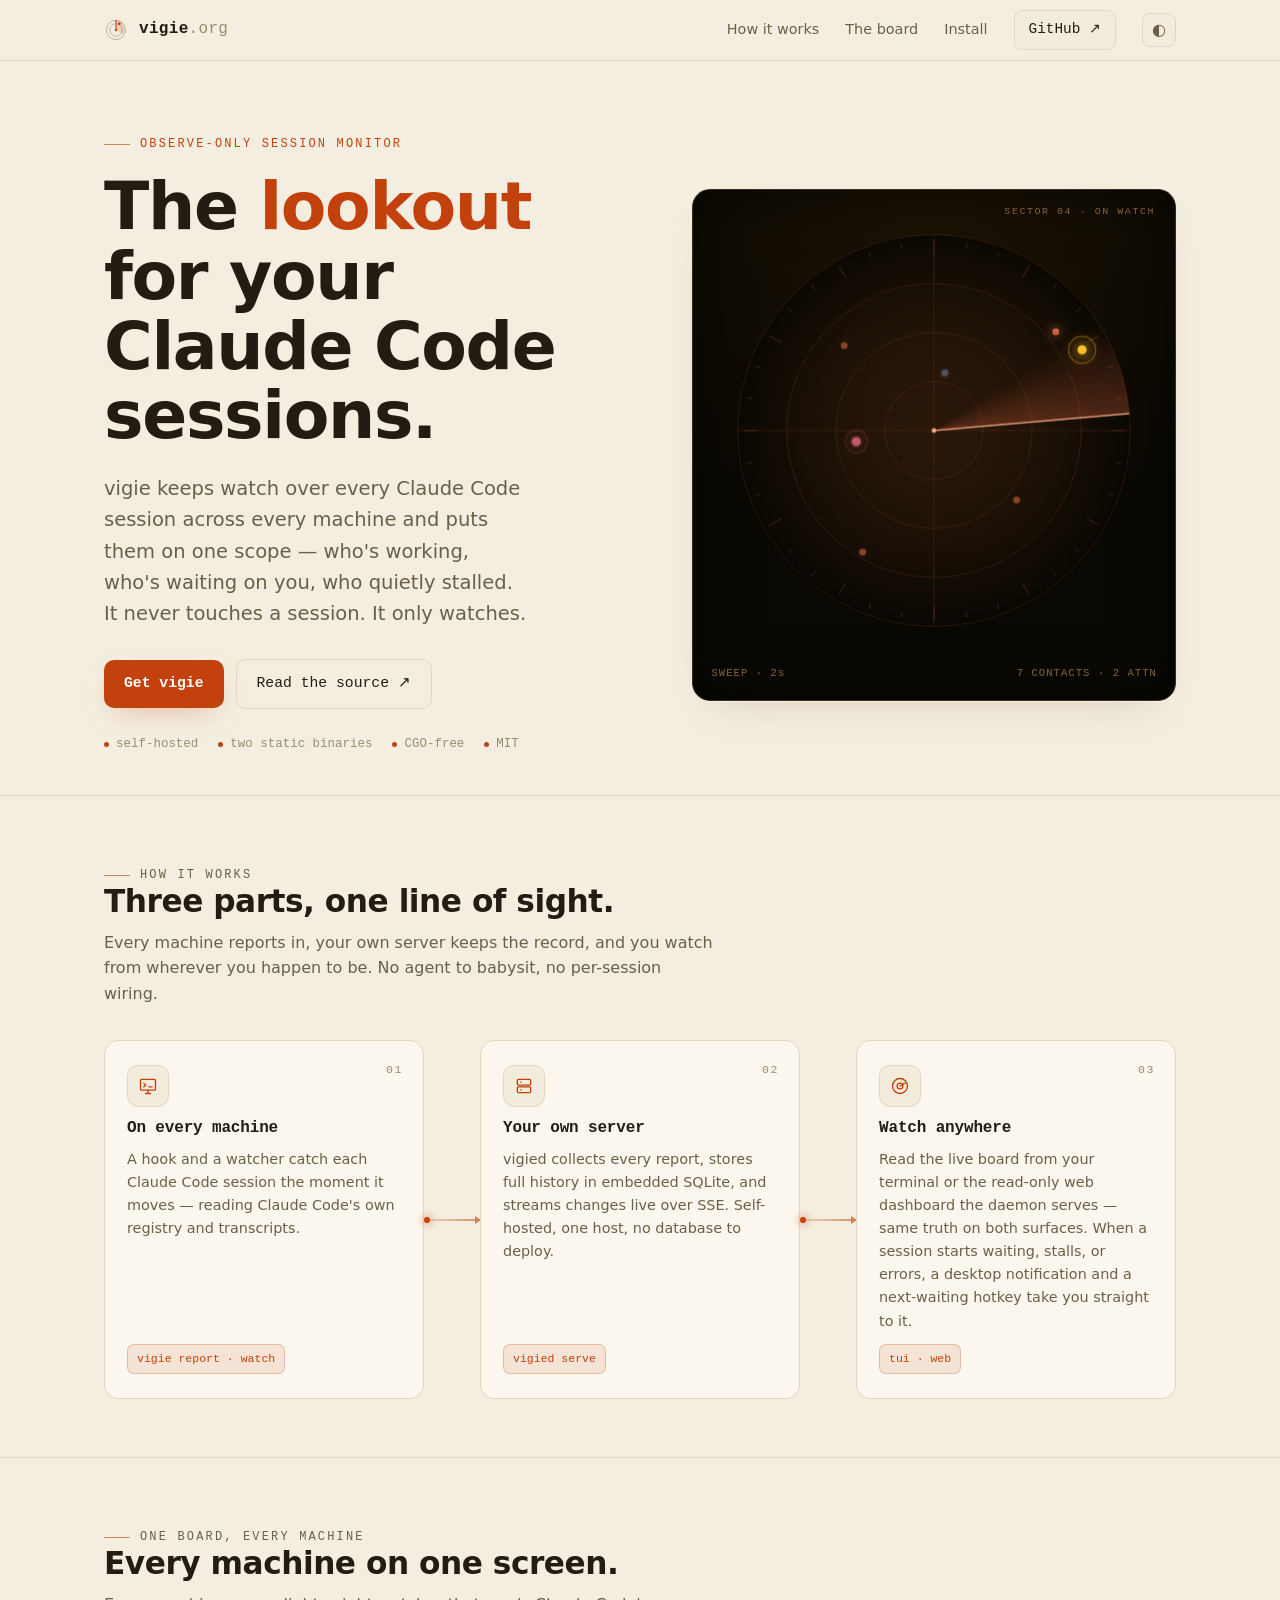
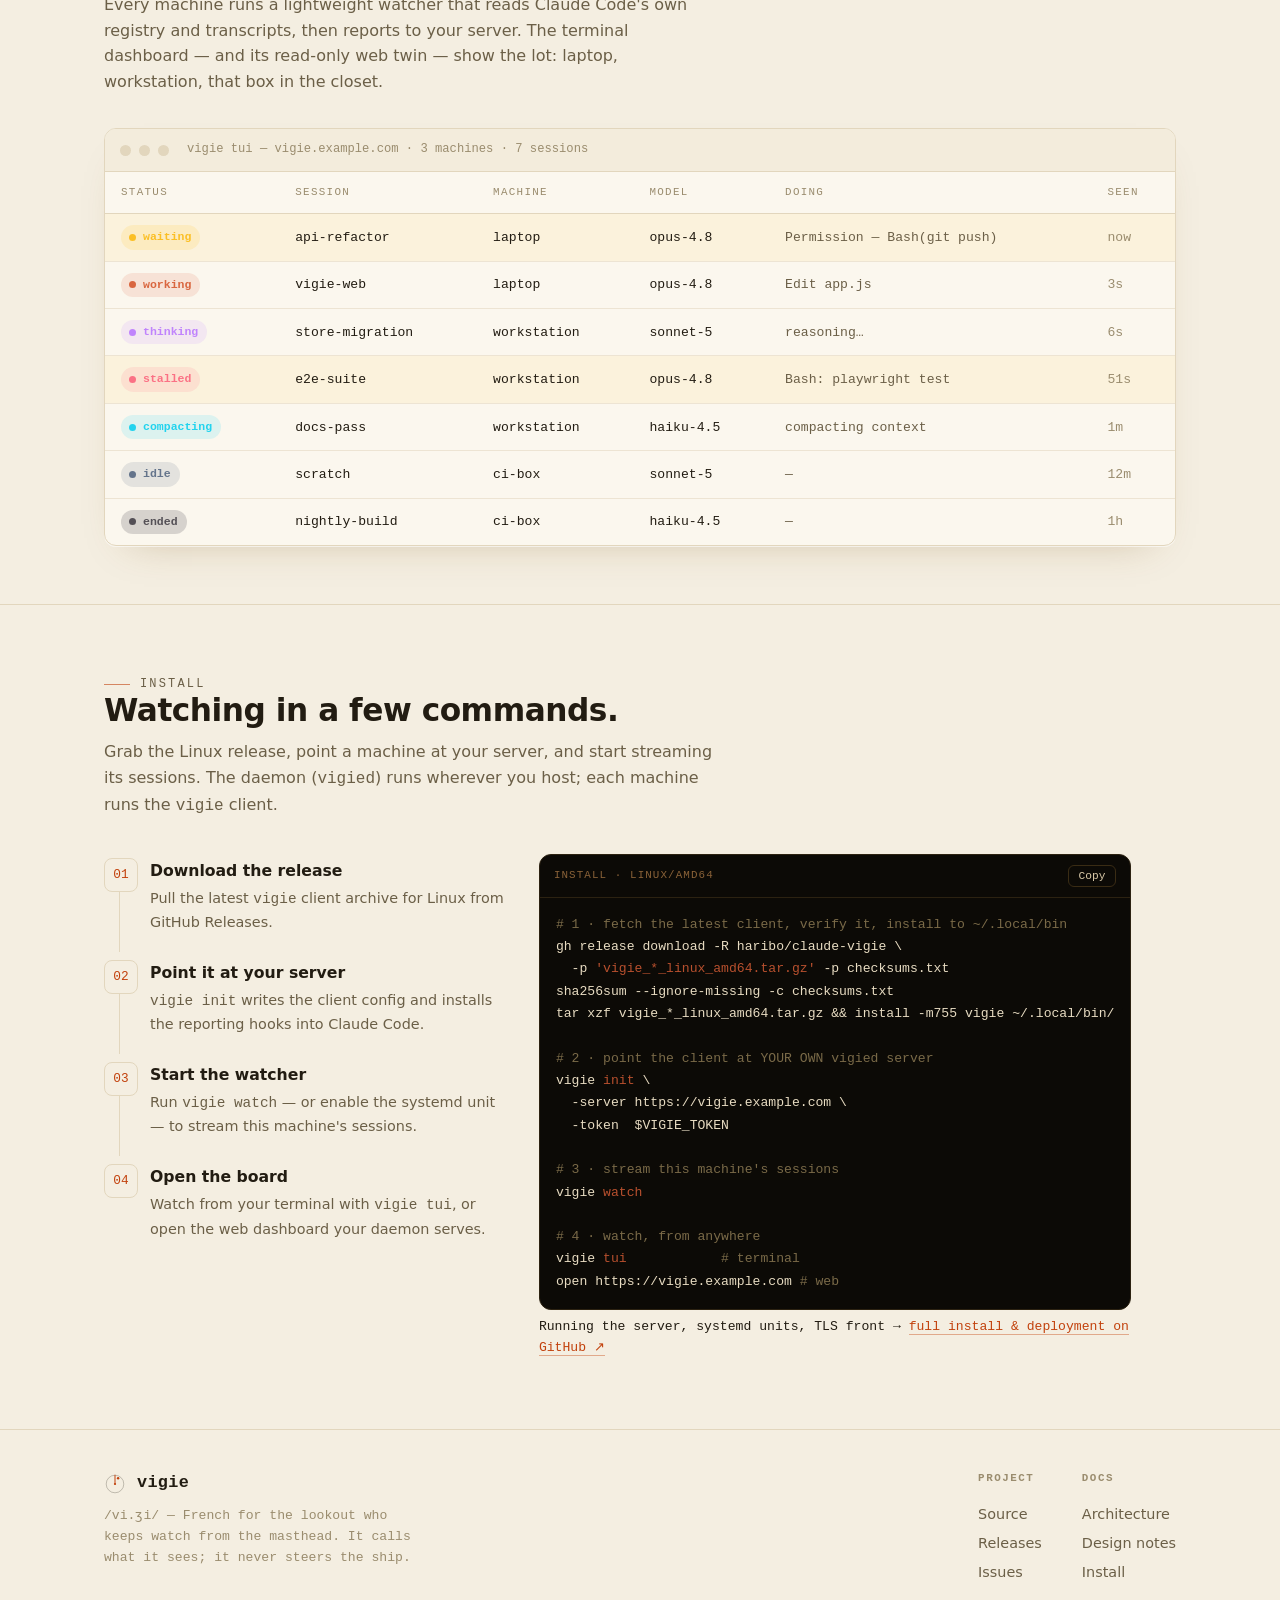
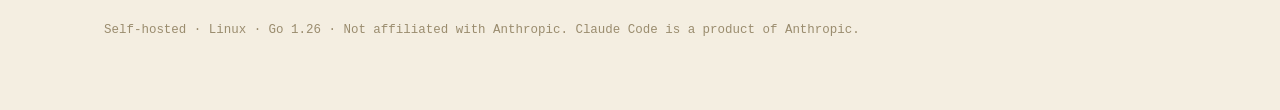
==== site/index.html @ e0da9fee "chore(site): show the compacting status in the board mockup" ====
<!doctype html>
<html lang="en">
<head>
  <meta charset="utf-8">
  <meta name="viewport" content="width=device-width, initial-scale=1">
  <title>vigie — the lookout for your Claude Code sessions</title>
  <meta name="description" content="vigie is an observe-only monitor for Claude Code sessions across every machine — who's working, who's waiting on you, who stalled. Self-hosted, two static binaries, MIT.">
  <meta name="theme-color" content="#100d08">
  <link rel="icon" type="image/svg+xml" href="assets/favicon.svg">
  <meta property="og:type" content="website">
  <meta property="og:title" content="vigie — the lookout for your Claude Code sessions">
  <meta property="og:description" content="An observe-only monitor for Claude Code sessions across every machine. Self-hosted.">
  <meta property="og:image" content="assets/hero.svg">
  <style>
  :root {
    --font-mono: ui-monospace, "SF Mono", "SFMono-Regular", "Cascadia Code", "JetBrains Mono", Menlo, Consolas, monospace;
    --font-sans: system-ui, -apple-system, "Segoe UI", Roboto, Helvetica, Arial, sans-serif;

    /* warm, amber-biased neutrals */
    --ground: #100d08;
    --panel: #17130c;
    --panel-2: #1f1a11;
    --line: #322817;
    --ink: #f0e9d8;
    --muted: #a49877;
    --faint: #6f6650;

    /* brand accent — the logo terracotta (#D9663F) */
    --amber: #d9663f;
    --amber-deep: #b8502e;
    --amber-pale: #f0a883;

    /* semantic status hues — the product's own key, separate from the accent */
    --s-working: #d9663f;
    --s-thinking: #c084fc;
    --s-compacting: #22d3ee;
    --s-waiting: #fbbf24;
    --s-stalled: #fb7185;
    --s-idle: #64748b;
    --s-error: #ef4444;
    --s-ended: #545056;

    --scope-glow: rgba(217,102,63,0.5);
    --shadow: 0 1px 0 rgba(255,255,255,0.03), 0 18px 40px -24px rgba(0,0,0,0.8);
    --radius: 14px;
    --maxw: 1120px;
  }
  @media (prefers-color-scheme: light) {
    :root {
      --ground: #f4eee1; --panel: #fbf7ee; --panel-2: #f3ecdc; --line: #e2d6bd;
      --ink: #221c12; --muted: #6b5f47; --faint: #9a8c6e;
      --amber: #c2410c; --amber-deep: #9a3412; --amber-pale: #b8502e;
      --scope-glow: rgba(194,65,12,0.4);
      --shadow: 0 1px 0 rgba(255,255,255,0.6), 0 18px 40px -26px rgba(120,80,20,0.35);
    }
  }
  :root[data-theme="dark"] {
    --ground: #100d08; --panel: #17130c; --panel-2: #1f1a11; --line: #322817;
    --ink: #f0e9d8; --muted: #a49877; --faint: #6f6650;
    --amber: #d9663f; --amber-deep: #b8502e; --amber-pale: #f0a883;
    --scope-glow: rgba(217,102,63,0.5);
    --shadow: 0 1px 0 rgba(255,255,255,0.03), 0 18px 40px -24px rgba(0,0,0,0.8);
  }
  :root[data-theme="light"] {
    --ground: #f4eee1; --panel: #fbf7ee; --panel-2: #f3ecdc; --line: #e2d6bd;
    --ink: #221c12; --muted: #6b5f47; --faint: #9a8c6e;
    --amber: #c2410c; --amber-deep: #9a3412; --amber-pale: #b8502e;
    --scope-glow: rgba(194,65,12,0.4);
    --shadow: 0 1px 0 rgba(255,255,255,0.6), 0 18px 40px -26px rgba(120,80,20,0.35);
  }

  * { box-sizing: border-box; }
  html { scroll-behavior: smooth; }
  body {
    margin: 0; background: var(--ground); color: var(--ink);
    font-family: var(--font-sans);
    -webkit-font-smoothing: antialiased; text-rendering: optimizeLegibility;
    line-height: 1.6;
  }
  .wrap { width: 100%; max-width: var(--maxw); margin: 0 auto; padding: 0 24px; }
  a { color: inherit; }
  h1, h2, h3 { text-wrap: balance; line-height: 1.05; margin: 0; }
  .mono { font-family: var(--font-mono); }
  .mark { display: block; color: var(--ink); }
  .mark .ring { stroke: currentColor; opacity: 0.32; }
  .eyebrow {
    font-family: var(--font-mono); font-size: 0.75rem; letter-spacing: 0.18em;
    text-transform: uppercase; color: var(--amber); margin: 0 0 18px;
    display: flex; align-items: center; gap: 10px;
  }
  .eyebrow::before { content: ""; width: 26px; height: 1px; background: var(--amber); opacity: 0.6; }

  /* nav */
  nav {
    position: sticky; top: 0; z-index: 50; backdrop-filter: blur(10px);
    background: color-mix(in srgb, var(--ground) 82%, transparent);
    border-bottom: 1px solid var(--line);
  }
  .nav-in { display: flex; align-items: center; justify-content: space-between; height: 60px; }
  .brand { display: flex; align-items: center; gap: 11px; font-family: var(--font-mono); font-weight: 600; letter-spacing: 0.02em; }
  .brand b { font-weight: 700; }
  .brand .tld { color: var(--faint); font-weight: 400; }
  .nav-links { display: flex; align-items: center; gap: 26px; }
  .nav-links a { text-decoration: none; font-size: 0.9rem; color: var(--muted); transition: color .15s; }
  .nav-links a:hover { color: var(--ink); }
  .nav-cta {
    font-family: var(--font-mono); font-size: 0.82rem; padding: 7px 14px;
    border: 1px solid var(--line); border-radius: 8px; color: var(--ink) !important; background: var(--panel-2);
  }
  .nav-cta:hover { border-color: var(--amber); }
  .toggle {
    display: inline-grid; place-items: center; width: 34px; height: 34px;
    border: 1px solid var(--line); border-radius: 8px; background: var(--panel-2);
    color: var(--muted); cursor: pointer; font-size: 1rem;
  }
  .toggle:hover { color: var(--ink); border-color: var(--amber); }
  :focus-visible { outline: 2px solid var(--amber); outline-offset: 2px; border-radius: 4px; }
  @media (max-width: 720px) { .nav-links .hide-sm { display: none; } }

  /* hero */
  .hero { padding: 74px 0 40px; }
  .hero-grid { display: grid; grid-template-columns: 1.05fr 0.95fr; gap: 54px; align-items: center; }
  .hero h1 { font-size: clamp(2.6rem, 5.6vw, 4.15rem); font-weight: 800; letter-spacing: -0.02em; }
  .hero h1 .glow { color: var(--amber); }
  .lede { font-size: clamp(1.05rem, 1.6vw, 1.22rem); color: var(--muted); margin: 22px 0 30px; max-width: 34ch; }
  .cta-row { display: flex; flex-wrap: wrap; gap: 12px; align-items: center; }
  .btn {
    font-family: var(--font-mono); font-size: 0.92rem; text-decoration: none;
    padding: 12px 20px; border-radius: 10px; display: inline-flex; align-items: center; gap: 9px;
    transition: transform .12s, box-shadow .2s, background .2s, border-color .2s;
  }
  .btn-primary { background: var(--amber); color: #fff; font-weight: 600; box-shadow: 0 10px 30px -12px var(--scope-glow); }
  .btn-primary:hover { transform: translateY(-1px); background: var(--amber-deep); }
  .btn-ghost { background: transparent; color: var(--ink); border: 1px solid var(--line); }
  .btn-ghost:hover { border-color: var(--amber); }
  .hero-meta { margin-top: 26px; display: flex; gap: 20px; flex-wrap: wrap; font-family: var(--font-mono); font-size: 0.78rem; color: var(--faint); }
  .hero-meta span { display: flex; align-items: center; gap: 7px; }
  .hero-meta i { width: 5px; height: 5px; border-radius: 50%; background: var(--amber); display: inline-block; }

  /* radar scope (always a dark instrument screen) */
  .scope-frame {
    background: radial-gradient(120% 120% at 50% 0%, #1c1305 0%, #0a0803 62%);
    border: 1px solid #3a2c14; border-radius: 18px; padding: 18px;
    box-shadow: var(--shadow), inset 0 0 60px rgba(0,0,0,0.6); position: relative;
  }
  .scope-frame::after {
    content: "SECTOR 04 · ON WATCH"; position: absolute; top: 14px; right: 20px;
    font-family: var(--font-mono); font-size: 0.62rem; letter-spacing: 0.16em; color: #8a6238;
  }
  canvas#radar { width: 100%; height: auto; display: block; border-radius: 10px; }
  .scope-cap { display: flex; justify-content: space-between; margin-top: 12px; font-family: var(--font-mono); font-size: 0.66rem; color: #8a6238; letter-spacing: 0.1em; }

  /* section frame */
  section.block { padding: 58px 0; border-top: 1px solid var(--line); }
  .sec-head { max-width: 60ch; margin-bottom: 34px; }
  .sec-head h2 { font-size: clamp(1.5rem, 2.6vw, 1.95rem); font-weight: 800; letter-spacing: -0.015em; text-wrap: pretty; }
  .sec-head p { color: var(--muted); margin: 12px 0 0; }

  /* how it works: the flow */
  .flow { display: grid; grid-template-columns: 1fr auto 1fr auto 1fr; align-items: stretch; }
  .flow-step { background: var(--panel); border: 1px solid var(--line); border-radius: var(--radius); padding: 24px 22px; display: flex; flex-direction: column; gap: 11px; position: relative; }
  .flow-ico { width: 42px; height: 42px; border: 1px solid var(--line); border-radius: 11px; display: grid; place-items: center; color: var(--amber); background: var(--panel-2); }
  .flow-ix { position: absolute; top: 20px; right: 20px; font-family: var(--font-mono); font-size: 0.72rem; color: var(--faint); letter-spacing: 0.14em; }
  .flow-step h3 { font-family: var(--font-mono); font-size: 1rem; font-weight: 700; letter-spacing: -0.01em; margin-top: 2px; }
  .flow-step p { color: var(--muted); font-size: 0.9rem; margin: 0; flex: 1; }
  .flow-cmd { font-family: var(--font-mono); font-size: 0.72rem; color: var(--amber); background: color-mix(in srgb, var(--amber) 10%, transparent); border: 1px solid color-mix(in srgb, var(--amber) 26%, transparent); border-radius: 7px; padding: 5px 9px; align-self: flex-start; }
  .flow-link { position: relative; width: 56px; display: grid; place-items: center; }
  .flow-link .track { width: 100%; height: 2px; background: linear-gradient(90deg, var(--line), color-mix(in srgb, var(--amber) 45%, var(--line))); position: relative; }
  .flow-link .track::after { content: ""; position: absolute; right: -1px; top: 50%; transform: translateY(-50%); border-left: 6px solid color-mix(in srgb, var(--amber) 55%, var(--line)); border-top: 4px solid transparent; border-bottom: 4px solid transparent; }
  .flow-link .blip { position: absolute; top: 50%; left: 0; width: 6px; height: 6px; border-radius: 50%; background: var(--amber); box-shadow: 0 0 9px var(--amber); transform: translateY(-50%); animation: travel 2.6s linear infinite; }
  .flow-link.delay .blip { animation-delay: 1.3s; }
  @keyframes travel { 0% { left: -3px; opacity: 0; } 12% { opacity: 1; } 82% { opacity: 1; } 100% { left: calc(100% - 3px); opacity: 0; } }
  @media (max-width: 860px) { .flow { grid-template-columns: 1fr; gap: 14px; } .flow-link { display: none; } }

  /* TUI window */
  .term { background: var(--panel); border: 1px solid var(--line); border-radius: 12px; overflow: hidden; box-shadow: var(--shadow); }
  .term-bar { display: flex; align-items: center; gap: 8px; padding: 11px 15px; border-bottom: 1px solid var(--line); background: var(--panel-2); }
  .term-bar .dot { width: 11px; height: 11px; border-radius: 50%; background: var(--line); }
  .term-bar .ttl { margin-left: 10px; font-family: var(--font-mono); font-size: 0.76rem; color: var(--faint); }
  .term-scroll { overflow-x: auto; }
  table.sessions { width: 100%; border-collapse: collapse; font-family: var(--font-mono); font-size: 0.82rem; min-width: 640px; }
  table.sessions th { text-align: left; font-weight: 500; color: var(--faint); font-size: 0.68rem; letter-spacing: 0.12em; text-transform: uppercase; padding: 12px 16px; border-bottom: 1px solid var(--line); }
  table.sessions td { padding: 11px 16px; border-bottom: 1px solid color-mix(in srgb, var(--line) 55%, transparent); white-space: nowrap; }
  table.sessions tr:last-child td { border-bottom: 0; }
  table.sessions .doing { color: var(--muted); }
  table.sessions .seen { color: var(--faint); font-variant-numeric: tabular-nums; }
  tr.attn { background: color-mix(in srgb, var(--s-waiting) 9%, transparent); }
  .pill { display: inline-flex; align-items: center; gap: 7px; padding: 3px 9px 3px 8px; border-radius: 999px; font-size: 0.72rem; font-weight: 600; }
  .pill i { width: 7px; height: 7px; border-radius: 50%; }
  .pill.working { color: var(--s-working); background: color-mix(in srgb, var(--s-working) 14%, transparent); } .pill.working i { background: var(--s-working); }
  .pill.thinking { color: var(--s-thinking); background: color-mix(in srgb, var(--s-thinking) 14%, transparent); } .pill.thinking i { background: var(--s-thinking); }
  .pill.compacting { color: var(--s-compacting); background: color-mix(in srgb, var(--s-compacting) 14%, transparent); } .pill.compacting i { background: var(--s-compacting); }
  .pill.waiting { color: var(--s-waiting); background: color-mix(in srgb, var(--s-waiting) 15%, transparent); } .pill.waiting i { background: var(--s-waiting); animation: ping 1.8s infinite; }
  .pill.stalled { color: var(--s-stalled); background: color-mix(in srgb, var(--s-stalled) 14%, transparent); } .pill.stalled i { background: var(--s-stalled); }
  .pill.idle { color: var(--s-idle); background: color-mix(in srgb, var(--s-idle) 16%, transparent); } .pill.idle i { background: var(--s-idle); }
  .pill.ended { color: var(--s-ended); background: color-mix(in srgb, var(--s-ended) 22%, transparent); } .pill.ended i { background: var(--s-ended); }
  @keyframes ping { 0% { box-shadow: 0 0 0 0 color-mix(in srgb, var(--s-waiting) 70%, transparent); } 70%,100% { box-shadow: 0 0 0 6px transparent; } }

  /* install */
  .install-grid { display: grid; grid-template-columns: 0.9fr 1.1fr; gap: 34px; align-items: start; }
  ol.steps { list-style: none; counter-reset: s; margin: 0; padding: 0; }
  ol.steps li { counter-increment: s; position: relative; padding: 0 0 22px 46px; }
  ol.steps li::before { content: counter(s, decimal-leading-zero); position: absolute; left: 0; top: 0; font-family: var(--font-mono); font-size: 0.8rem; color: var(--amber); border: 1px solid var(--line); border-radius: 8px; width: 32px; height: 32px; display: grid; place-items: center; }
  ol.steps li::after { content: ""; position: absolute; left: 15px; top: 34px; bottom: 4px; width: 1px; background: var(--line); }
  ol.steps li:last-child::after { display: none; }
  ol.steps h4 { margin: 4px 0 4px; font-size: 0.98rem; }
  ol.steps p { margin: 0; color: var(--muted); font-size: 0.9rem; }
  .install-more { margin-top: 6px; font-family: var(--font-mono); font-size: 0.82rem; }
  .install-more a { color: var(--amber); text-decoration: none; border-bottom: 1px solid color-mix(in srgb, var(--amber) 40%, transparent); }
  .install-more a:hover { border-bottom-color: var(--amber); }
  .code { background: #0c0a06; border: 1px solid #2c2211; border-radius: 12px; overflow: hidden; }
  .code-bar { display: flex; align-items: center; justify-content: space-between; padding: 10px 14px; border-bottom: 1px solid #2c2211; }
  .code-bar span { font-family: var(--font-mono); font-size: 0.68rem; letter-spacing: 0.1em; color: #8a6238; text-transform: uppercase; }
  .copy { font-family: var(--font-mono); font-size: 0.7rem; color: #d9c9a8; background: transparent; border: 1px solid #3a2c14; border-radius: 6px; padding: 4px 10px; cursor: pointer; }
  .copy:hover { border-color: var(--amber); color: var(--amber-pale); }
  pre.code-body { margin: 0; padding: 16px; overflow-x: auto; font-family: var(--font-mono); font-size: 0.82rem; line-height: 1.7; color: #e8dcc2; }
  pre.code-body .c { color: #7a6a48; }
  pre.code-body .k { color: var(--amber-pale); }

  /* footer */
  footer { border-top: 1px solid var(--line); padding: 40px 0 60px; }
  .foot-in { display: flex; justify-content: space-between; align-items: flex-start; gap: 30px; flex-wrap: wrap; }
  .foot-brand { font-family: var(--font-mono); }
  .foot-brand .pron { color: var(--faint); font-size: 0.82rem; margin-top: 8px; max-width: 42ch; }
  .foot-links { display: flex; gap: 40px; }
  .foot-col h5 { font-family: var(--font-mono); font-size: 0.68rem; letter-spacing: 0.14em; text-transform: uppercase; color: var(--faint); margin: 0 0 12px; }
  .foot-col a { display: block; text-decoration: none; color: var(--muted); font-size: 0.9rem; padding: 3px 0; }
  .foot-col a:hover { color: var(--amber); }
  .foot-note { margin-top: 34px; font-size: 0.78rem; color: var(--faint); font-family: var(--font-mono); }

  @media (max-width: 860px) {
    .hero-grid { grid-template-columns: 1fr; gap: 40px; }
    .lede { max-width: none; }
    .install-grid { grid-template-columns: 1fr; }
    .scope-frame { max-width: 460px; }
  }
  @media (prefers-reduced-motion: reduce) {
    html { scroll-behavior: auto; }
    .pill.waiting i { animation: none; }
    .btn:hover { transform: none; }
    .flow-link .blip { animation: none; opacity: 0; }
  }
  </style>
</head>
<body>

<nav>
  <div class="wrap nav-in">
    <div class="brand">
      <svg class="mark" width="24" height="24" viewBox="0 0 100 100" fill="none" aria-hidden="true">
        <circle class="ring" cx="50" cy="50" r="40" stroke-width="3.5"/>
        <circle class="ring" cx="50" cy="50" r="26" stroke-width="3.5"/>
        <path d="M50 50 L50 10 A40 40 0 0 1 82.4 69.6 Z" fill="var(--amber)" opacity="0.18"/>
        <line x1="50" y1="50" x2="50" y2="10" stroke="var(--amber)" stroke-width="4.5" stroke-linecap="round"/>
        <circle cx="64.1" cy="23.5" r="5.5" fill="var(--amber)"/>
        <circle cx="50" cy="50" r="5" fill="var(--amber)"/>
      </svg>
      <span><b>vigie</b><span class="tld">.org</span></span>
    </div>
    <div class="nav-links">
      <a href="#how" class="hide-sm">How it works</a>
      <a href="#watch" class="hide-sm">The board</a>
      <a href="#install">Install</a>
      <a href="https://github.com/haribo/claude-vigie" class="nav-cta">GitHub ↗</a>
      <button class="toggle" id="themeBtn" aria-label="Toggle light / dark theme" title="Toggle light / dark">◐</button>
    </div>
  </div>
</nav>

<header class="hero">
  <div class="wrap hero-grid">
    <div>
      <p class="eyebrow">Observe-only session monitor</p>
      <h1>The <span class="glow">lookout</span> for your Claude Code sessions.</h1>
      <p class="lede">vigie keeps watch over every Claude Code session across every machine and puts them on one scope — who's working, who's waiting on you, who quietly stalled. It never touches a session. It only watches.</p>
      <div class="cta-row">
        <a href="#install" class="btn btn-primary">Get vigie</a>
        <a href="https://github.com/haribo/claude-vigie" class="btn btn-ghost">Read the source ↗</a>
      </div>
      <div class="hero-meta">
        <span><i></i>self-hosted</span>
        <span><i></i>two static binaries</span>
        <span><i></i>CGO-free</span>
        <span><i></i>MIT</span>
      </div>
    </div>
    <div class="scope-frame">
      <canvas id="radar" width="720" height="720" role="img" aria-label="Radar scope showing active Claude Code sessions as blips; two are in an attention state."></canvas>
      <div class="scope-cap"><span>SWEEP · 2s</span><span>7 CONTACTS · 2 ATTN</span></div>
    </div>
  </div>
</header>

<main>
  <section class="block" id="how">
    <div class="wrap">
      <div class="sec-head">
        <p class="eyebrow">How it works</p>
        <h2>Three parts, one line of sight.</h2>
        <p>Every machine reports in, your own server keeps the record, and you watch from wherever you happen to be. No agent to babysit, no per-session wiring.</p>
      </div>
      <div class="flow">
        <div class="flow-step">
          <div class="flow-ico">
            <svg width="20" height="20" viewBox="0 0 24 24" fill="none" stroke="currentColor" stroke-width="1.6" aria-hidden="true">
              <rect x="3" y="4" width="18" height="13" rx="1.5"/>
              <path d="M7 9l2.4 2L7 13" stroke-linecap="round" stroke-linejoin="round"/>
              <path d="M13 13h4" stroke-linecap="round"/>
              <path d="M9 21h6M12 17v4" stroke-linecap="round"/>
            </svg>
          </div>
          <span class="flow-ix">01</span>
          <h3>On every machine</h3>
          <p>A hook and a watcher catch each Claude Code session the moment it moves — reading Claude Code's own registry and transcripts.</p>
          <span class="flow-cmd">vigie report · watch</span>
        </div>

        <div class="flow-link" aria-hidden="true"><div class="track"><span class="blip"></span></div></div>

        <div class="flow-step">
          <div class="flow-ico">
            <svg width="20" height="20" viewBox="0 0 24 24" fill="none" stroke="currentColor" stroke-width="1.6" aria-hidden="true">
              <rect x="4" y="4" width="16" height="7" rx="1.4"/>
              <rect x="4" y="13" width="16" height="7" rx="1.4"/>
              <circle cx="8" cy="7.5" r="0.9" fill="currentColor" stroke="none"/>
              <circle cx="8" cy="16.5" r="0.9" fill="currentColor" stroke="none"/>
            </svg>
          </div>
          <span class="flow-ix">02</span>
          <h3>Your own server</h3>
          <p>vigied collects every report, stores full history in embedded SQLite, and streams changes live over SSE. Self-hosted, one host, no database to deploy.</p>
          <span class="flow-cmd">vigied serve</span>
        </div>

        <div class="flow-link delay" aria-hidden="true"><div class="track"><span class="blip"></span></div></div>

        <div class="flow-step">
          <div class="flow-ico">
            <svg width="20" height="20" viewBox="0 0 24 24" fill="none" stroke="currentColor" stroke-width="1.6" aria-hidden="true">
              <circle cx="12" cy="12" r="9"/>
              <circle cx="12" cy="12" r="3.5"/>
              <path d="M12 12l6-3.4" stroke-linecap="round"/>
            </svg>
          </div>
          <span class="flow-ix">03</span>
          <h3>Watch anywhere</h3>
          <p>Read the live board from your terminal or the read-only web dashboard the daemon serves — same truth on both surfaces. When a session starts waiting, stalls, or errors, a desktop notification and a next-waiting hotkey take you straight to it.</p>
          <span class="flow-cmd">tui · web</span>
        </div>
      </div>
    </div>
  </section>

  <section class="block" id="watch">
    <div class="wrap">
      <div class="sec-head">
        <p class="eyebrow">One board, every machine</p>
        <h2>Every machine on one screen.</h2>
        <p>Every machine runs a lightweight watcher that reads Claude Code's own registry and transcripts, then reports to your server. The terminal dashboard — and its read-only web twin — show the lot: laptop, workstation, that box in the closet.</p>
      </div>
      <div class="term">
        <div class="term-bar">
          <span class="dot"></span><span class="dot"></span><span class="dot"></span>
          <span class="ttl">vigie tui — vigie.example.com · 3 machines · 7 sessions</span>
        </div>
        <div class="term-scroll">
          <table class="sessions">
            <thead>
              <tr><th>Status</th><th>Session</th><th>Machine</th><th>Model</th><th>Doing</th><th>Seen</th></tr>
            </thead>
            <tbody>
              <tr class="attn">
                <td><span class="pill waiting"><i></i>waiting</span></td>
                <td>api-refactor</td><td>laptop</td><td>opus-4.8</td>
                <td class="doing">Permission — Bash(git push)</td><td class="seen">now</td>
              </tr>
              <tr>
                <td><span class="pill working"><i></i>working</span></td>
                <td>vigie-web</td><td>laptop</td><td>opus-4.8</td>
                <td class="doing">Edit app.js</td><td class="seen">3s</td>
              </tr>
              <tr>
                <td><span class="pill thinking"><i></i>thinking</span></td>
                <td>store-migration</td><td>workstation</td><td>sonnet-5</td>
                <td class="doing">reasoning…</td><td class="seen">6s</td>
              </tr>
              <tr class="attn">
                <td><span class="pill stalled"><i></i>stalled</span></td>
                <td>e2e-suite</td><td>workstation</td><td>opus-4.8</td>
                <td class="doing">Bash: playwright test</td><td class="seen">51s</td>
              </tr>
              <tr>
                <td><span class="pill compacting"><i></i>compacting</span></td>
                <td>docs-pass</td><td>workstation</td><td>haiku-4.5</td>
                <td class="doing">compacting context</td><td class="seen">1m</td>
              </tr>
              <tr>
                <td><span class="pill idle"><i></i>idle</span></td>
                <td>scratch</td><td>ci-box</td><td>sonnet-5</td>
                <td class="doing">—</td><td class="seen">12m</td>
              </tr>
              <tr>
                <td><span class="pill ended"><i></i>ended</span></td>
                <td>nightly-build</td><td>ci-box</td><td>haiku-4.5</td>
                <td class="doing">—</td><td class="seen">1h</td>
              </tr>
            </tbody>
          </table>
        </div>
      </div>
    </div>
  </section>

  <section class="block" id="install">
    <div class="wrap">
      <div class="sec-head">
        <p class="eyebrow">Install</p>
        <h2>Watching in a few commands.</h2>
        <p>Grab the Linux release, point a machine at your server, and start streaming its sessions. The daemon (<span class="mono">vigied</span>) runs wherever you host; each machine runs the <span class="mono">vigie</span> client.</p>
      </div>
      <div class="install-grid">
        <ol class="steps">
          <li><h4>Download the release</h4><p>Pull the latest <span class="mono">vigie</span> client archive for Linux from GitHub Releases.</p></li>
          <li><h4>Point it at your server</h4><p><span class="mono">vigie init</span> writes the client config and installs the reporting hooks into Claude Code.</p></li>
          <li><h4>Start the watcher</h4><p>Run <span class="mono">vigie watch</span> — or enable the systemd unit — to stream this machine's sessions.</p></li>
          <li><h4>Open the board</h4><p>Watch from your terminal with <span class="mono">vigie tui</span>, or open the web dashboard your daemon serves.</p></li>
        </ol>
        <div>
          <div class="code">
            <div class="code-bar"><span>install · linux/amd64</span><button class="copy" id="copyBtn">Copy</button></div>
            <pre class="code-body" id="codeText"><span class="c"># 1 · fetch the latest client, verify it, install to ~/.local/bin</span>
gh release download -R haribo/claude-vigie \
  -p <span class="k">'vigie_*_linux_amd64.tar.gz'</span> -p checksums.txt
sha256sum --ignore-missing -c checksums.txt
tar xzf vigie_*_linux_amd64.tar.gz && install -m755 vigie ~/.local/bin/

<span class="c"># 2 · point the client at YOUR OWN vigied server</span>
vigie <span class="k">init</span> \
  -server https://vigie.example.com \
  -token  $VIGIE_TOKEN

<span class="c"># 3 · stream this machine's sessions</span>
vigie <span class="k">watch</span>

<span class="c"># 4 · watch, from anywhere</span>
vigie <span class="k">tui</span>            <span class="c"># terminal</span>
open https://vigie.example.com <span class="c"># web</span></pre>
          </div>
          <p class="install-more">Running the server, systemd units, TLS front → <a href="https://github.com/haribo/claude-vigie#install--run">full install &amp; deployment on GitHub ↗</a></p>
        </div>
      </div>
    </div>
  </section>
</main>

<footer>
  <div class="wrap">
    <div class="foot-in">
      <div class="foot-brand">
        <div class="brand" style="font-size:1.05rem">
          <svg class="mark" width="22" height="22" viewBox="0 0 100 100" fill="none" aria-hidden="true">
            <circle class="ring" cx="50" cy="50" r="40" stroke-width="3.5"/>
            <line x1="50" y1="50" x2="50" y2="10" stroke="var(--amber)" stroke-width="4.5" stroke-linecap="round"/>
            <circle cx="64.1" cy="23.5" r="5.5" fill="var(--amber)"/>
            <circle cx="50" cy="50" r="5" fill="var(--amber)"/>
          </svg>
          <span><b>vigie</b></span>
        </div>
        <p class="pron">/vi.ʒi/ — French for the lookout who keeps watch from the masthead. It calls what it sees; it never steers the ship.</p>
      </div>
      <div class="foot-links">
        <div class="foot-col">
          <h5>Project</h5>
          <a href="https://github.com/haribo/claude-vigie">Source</a>
          <a href="https://github.com/haribo/claude-vigie/releases">Releases</a>
          <a href="https://github.com/haribo/claude-vigie/issues">Issues</a>
        </div>
        <div class="foot-col">
          <h5>Docs</h5>
          <a href="https://github.com/haribo/claude-vigie/tree/develop/docs">Architecture</a>
          <a href="https://github.com/haribo/claude-vigie/tree/develop/docs/design">Design notes</a>
          <a href="#install">Install</a>
        </div>
      </div>
    </div>
    <p class="foot-note">Self-hosted · Linux · Go 1.26 · Not affiliated with Anthropic. Claude Code is a product of Anthropic.</p>
  </div>
</footer>

<script>
  // theme toggle — stamps data-theme so it overrides prefers-color-scheme both ways
  (function () {
    var root = document.documentElement, btn = document.getElementById('themeBtn');
    btn.addEventListener('click', function () {
      var isDark = matchMedia('(prefers-color-scheme: dark)').matches;
      var cur = root.getAttribute('data-theme') || (isDark ? 'dark' : 'light');
      root.setAttribute('data-theme', cur === 'dark' ? 'light' : 'dark');
    });
  })();

  // copy install block
  (function () {
    var btn = document.getElementById('copyBtn'), pre = document.getElementById('codeText');
    if (!btn || !pre) return;
    btn.addEventListener('click', function () {
      navigator.clipboard && navigator.clipboard.writeText(pre.innerText).then(function () {
        var o = btn.textContent; btn.textContent = 'Copied'; setTimeout(function () { btn.textContent = o; }, 1400);
      });
    });
  })();

  // radar scope
  (function () {
    var cv = document.getElementById('radar');
    if (!cv) return;
    var ctx = cv.getContext('2d');
    var reduce = matchMedia('(prefers-reduced-motion: reduce)').matches;
    var DPR = Math.min(window.devicePixelRatio || 1, 2);

    function size() { var css = cv.clientWidth || 460; cv.width = css * DPR; cv.height = css * DPR; }
    size();
    window.addEventListener('resize', size);

    var A = '#d9663f', ATTN_W = '#fbbf24', ATTN_S = '#fb7185';
    var contacts = [
      { a: -0.5, r: 0.86, c: ATTN_W, big: true },
      { a: 0.7,  r: 0.55, c: A },
      { a: 2.1,  r: 0.72, c: A },
      { a: 3.0,  r: 0.40, c: ATTN_S, big: true },
      { a: 3.9,  r: 0.63, c: A },
      { a: 4.9,  r: 0.30, c: '#64748b' },
      { a: 5.6,  r: 0.80, c: A }
    ];
    contacts.forEach(function (p) { p.lit = 0; });

    var sweep = -Math.PI / 2;

    function draw(dt) {
      var w = cv.width, h = cv.height, cx = w / 2, cy = h / 2, R = Math.min(w, h) * 0.44;
      ctx.clearRect(0, 0, w, h);

      var g = ctx.createRadialGradient(cx, cy, 0, cx, cy, R);
      g.addColorStop(0, 'rgba(64,34,14,0.55)');
      g.addColorStop(1, 'rgba(10,8,3,0.9)');
      ctx.fillStyle = g;
      ctx.beginPath(); ctx.arc(cx, cy, R, 0, Math.PI * 2); ctx.fill();

      ctx.strokeStyle = 'rgba(217,102,63,0.16)'; ctx.lineWidth = 1 * DPR;
      for (var i = 1; i <= 4; i++) { ctx.beginPath(); ctx.arc(cx, cy, R * i / 4, 0, Math.PI * 2); ctx.stroke(); }
      ctx.beginPath(); ctx.moveTo(cx - R, cy); ctx.lineTo(cx + R, cy); ctx.moveTo(cx, cy - R); ctx.lineTo(cx, cy + R); ctx.stroke();
      ctx.strokeStyle = 'rgba(217,102,63,0.28)';
      for (var b = 0; b < 36; b++) {
        var ang = b * Math.PI / 18, r0 = R * 0.97, r1 = (b % 3 === 0) ? R * 0.9 : R * 0.94;
        ctx.beginPath();
        ctx.moveTo(cx + Math.cos(ang) * r0, cy + Math.sin(ang) * r0);
        ctx.lineTo(cx + Math.cos(ang) * r1, cy + Math.sin(ang) * r1);
        ctx.stroke();
      }

      if (!reduce) sweep += dt * 0.9;
      var span = 0.5;
      ctx.save();
      ctx.beginPath(); ctx.arc(cx, cy, R, 0, Math.PI * 2); ctx.clip();
      var steps = 44;
      for (var s = 0; s < steps; s++) {
        var t = s / steps;
        var a0 = sweep - span * t, a1 = sweep - span * (t + 1 / steps);
        ctx.beginPath(); ctx.moveTo(cx, cy);
        ctx.arc(cx, cy, R, a1, a0); ctx.closePath();
        ctx.fillStyle = 'rgba(217,102,63,' + (0.32 * (1 - t)) + ')';
        ctx.fill();
      }
      ctx.strokeStyle = 'rgba(240,168,131,0.9)'; ctx.lineWidth = 1.5 * DPR;
      ctx.beginPath(); ctx.moveTo(cx, cy);
      ctx.lineTo(cx + Math.cos(sweep) * R, cy + Math.sin(sweep) * R); ctx.stroke();
      ctx.restore();

      var sw = ((sweep % (Math.PI * 2)) + Math.PI * 2) % (Math.PI * 2);
      contacts.forEach(function (p) {
        var pa = ((p.a % (Math.PI * 2)) + Math.PI * 2) % (Math.PI * 2);
        var diff = Math.abs(sw - pa); if (diff > Math.PI) diff = Math.PI * 2 - diff;
        if (reduce) { p.lit = 1; }
        else {
          if (diff < 0.08) p.lit = 1;
          else p.lit = Math.max(p.lit - dt * 0.55, p.big ? 0.30 : 0.12);
        }
        var px = cx + Math.cos(p.a) * R * p.r, py = cy + Math.sin(p.a) * R * p.r;
        var rad = (p.big ? 4.6 : 3.4) * DPR;
        ctx.save();
        ctx.globalAlpha = Math.min(1, 0.25 + p.lit);
        ctx.shadowColor = p.c; ctx.shadowBlur = 14 * DPR * p.lit;
        ctx.fillStyle = p.c;
        ctx.beginPath(); ctx.arc(px, py, rad, 0, Math.PI * 2); ctx.fill();
        if (p.big) {
          ctx.globalAlpha = 0.4 * p.lit; ctx.strokeStyle = p.c; ctx.lineWidth = 1.4 * DPR;
          ctx.beginPath(); ctx.arc(px, py, rad + (5 + 5 * p.lit) * DPR, 0, Math.PI * 2); ctx.stroke();
        }
        ctx.restore();
      });

      ctx.fillStyle = 'rgba(240,168,131,0.95)';
      ctx.beginPath(); ctx.arc(cx, cy, 2.4 * DPR, 0, Math.PI * 2); ctx.fill();
    }

    var last = 0;
    function frame(ts) {
      var dt = last ? Math.min((ts - last) / 1000, 0.05) : 0.016; last = ts;
      draw(dt);
      if (!reduce) requestAnimationFrame(frame);
    }
    if (reduce) draw(0); else requestAnimationFrame(frame);
  })();
</script>
</body>
</html>
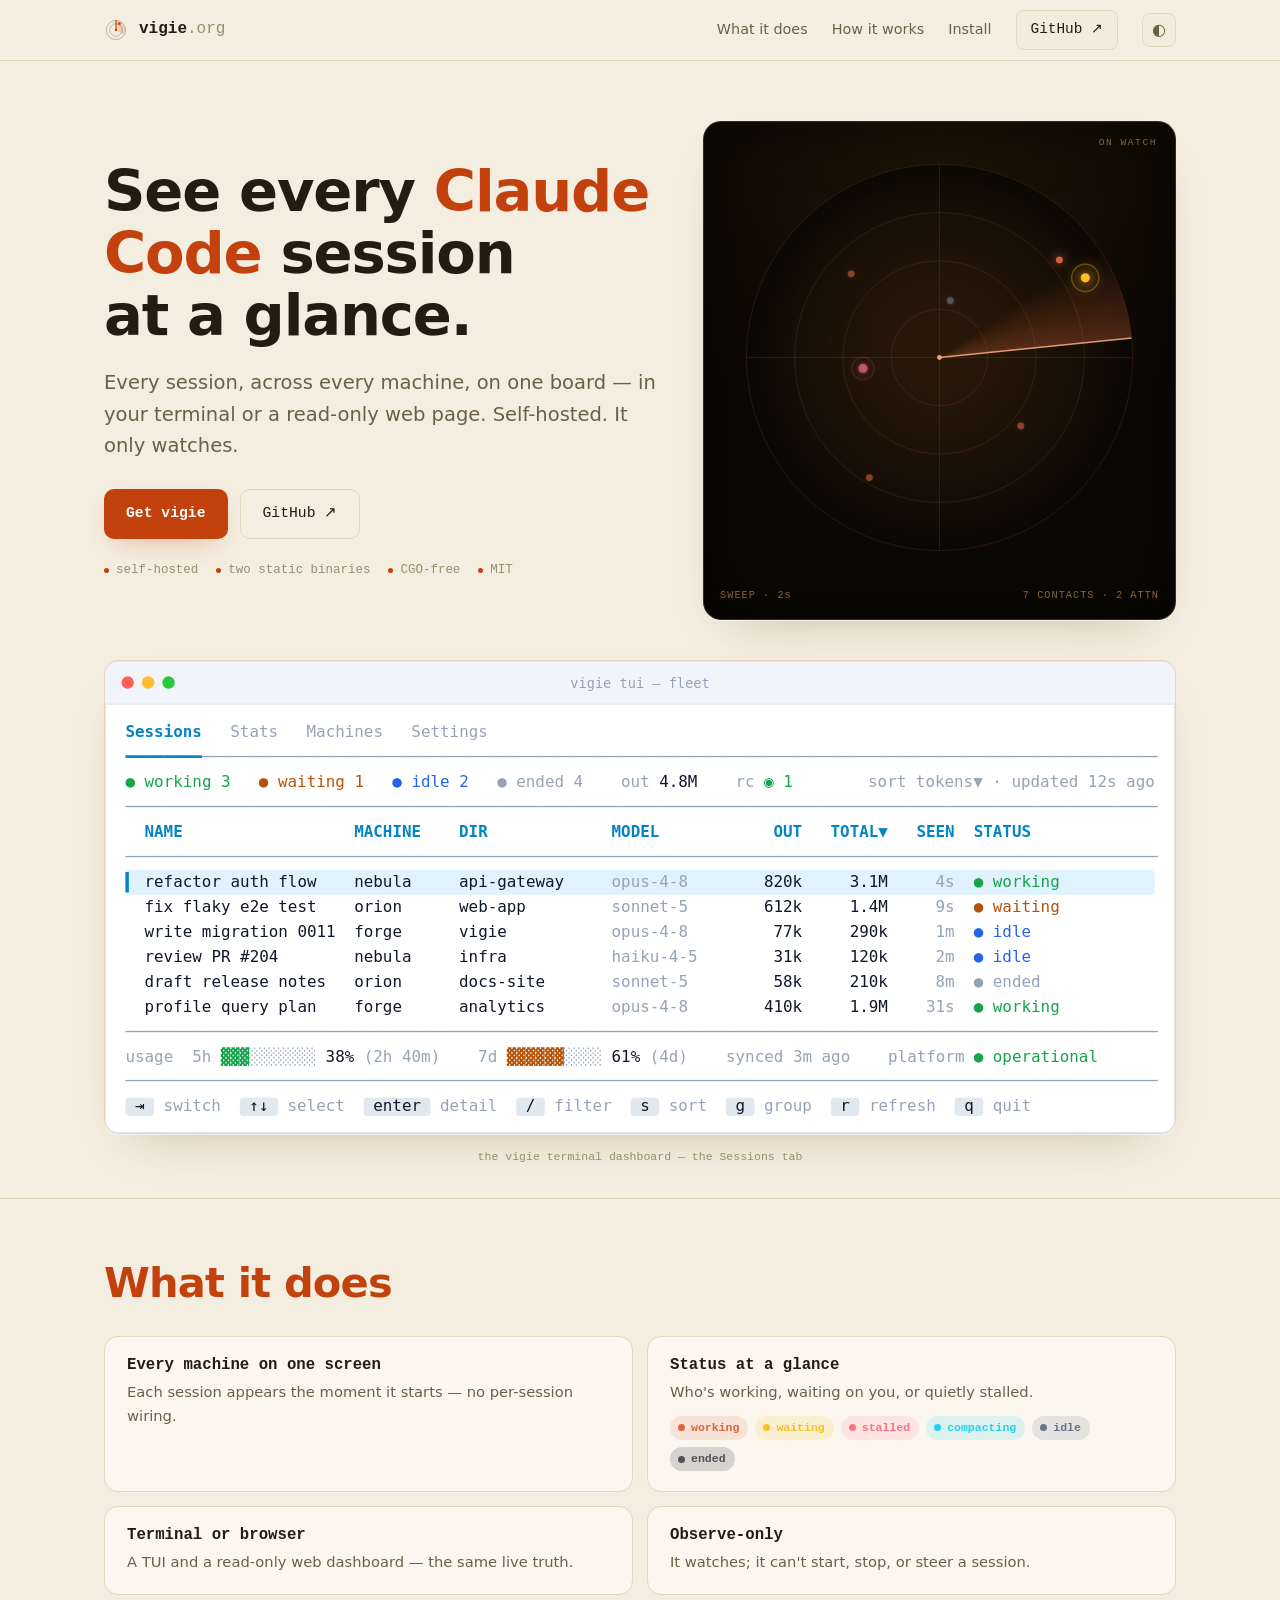
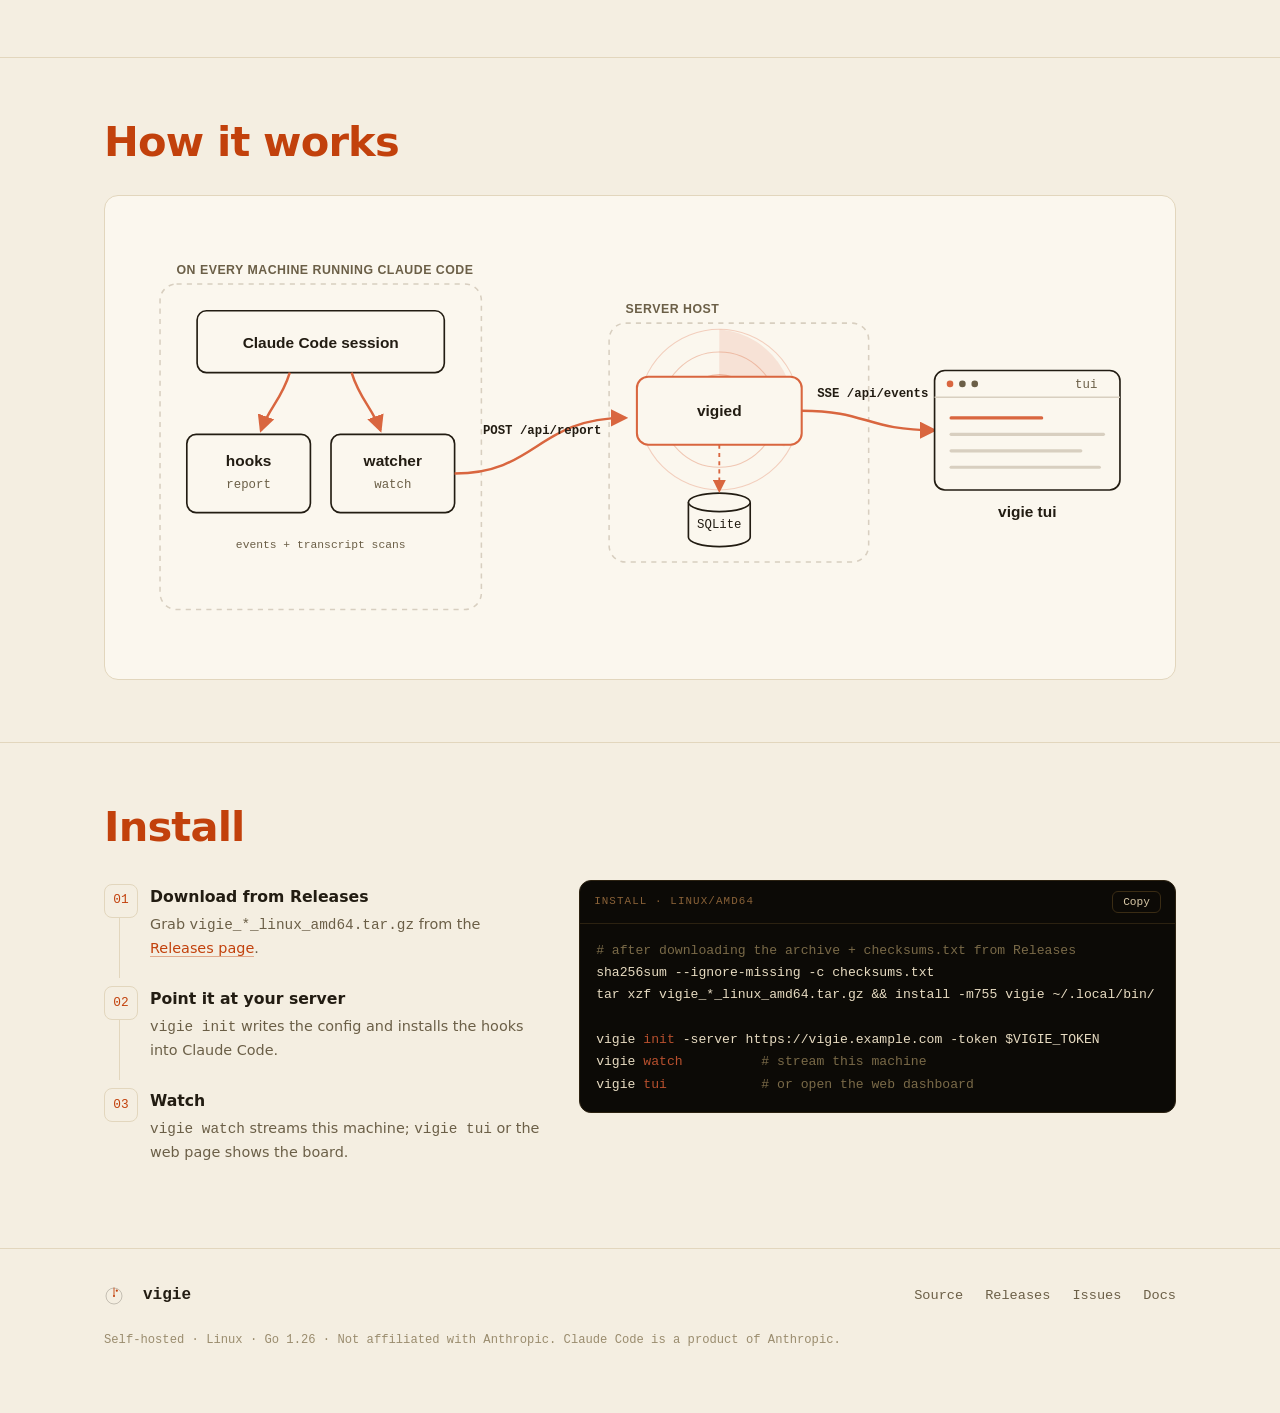
==== commit 790d7451: "chore(site): restructure the landing page around the product" ====
--- a/site/index.html
+++ b/site/index.html
@@ -15,189 +15,123 @@
   :root {
     --font-mono: ui-monospace, "SF Mono", "SFMono-Regular", "Cascadia Code", "JetBrains Mono", Menlo, Consolas, monospace;
     --font-sans: system-ui, -apple-system, "Segoe UI", Roboto, Helvetica, Arial, sans-serif;
-
-    /* warm, amber-biased neutrals */
-    --ground: #100d08;
-    --panel: #17130c;
-    --panel-2: #1f1a11;
-    --line: #322817;
-    --ink: #f0e9d8;
-    --muted: #a49877;
-    --faint: #6f6650;
-
-    /* brand accent — the logo terracotta (#D9663F) */
-    --amber: #d9663f;
-    --amber-deep: #b8502e;
-    --amber-pale: #f0a883;
-
-    /* semantic status hues — the product's own key, separate from the accent */
-    --s-working: #d9663f;
-    --s-thinking: #c084fc;
-    --s-compacting: #22d3ee;
-    --s-waiting: #fbbf24;
-    --s-stalled: #fb7185;
-    --s-idle: #64748b;
-    --s-error: #ef4444;
-    --s-ended: #545056;
-
+    --ground: #100d08; --panel: #17130c; --panel-2: #1f1a11; --line: #322817;
+    --ink: #f0e9d8; --muted: #a49877; --faint: #6f6650;
+    --amber: #d9663f; --amber-deep: #b8502e; --amber-pale: #f0a883;
+    --s-working: #d9663f; --s-compacting: #22d3ee; --s-waiting: #fbbf24;
+    --s-stalled: #fb7185; --s-idle: #64748b; --s-ended: #545056;
+    /* diagram (how-it-works.svg) chrome — flips with theme */
+    --dg-node: #17130c; --dg-ink: #f0e9d8; --dg-muted: #a49877; --dg-line: #322817;
     --scope-glow: rgba(217,102,63,0.5);
-    --shadow: 0 1px 0 rgba(255,255,255,0.03), 0 18px 40px -24px rgba(0,0,0,0.8);
-    --radius: 14px;
-    --maxw: 1120px;
+    --shadow: 0 1px 0 rgba(255,255,255,0.03), 0 22px 50px -28px rgba(0,0,0,0.85);
+    --radius: 14px; --maxw: 1120px;
   }
   @media (prefers-color-scheme: light) {
     :root {
       --ground: #f4eee1; --panel: #fbf7ee; --panel-2: #f3ecdc; --line: #e2d6bd;
       --ink: #221c12; --muted: #6b5f47; --faint: #9a8c6e;
       --amber: #c2410c; --amber-deep: #9a3412; --amber-pale: #b8502e;
+      --dg-node: #fbf7ee; --dg-ink: #221c12; --dg-muted: #6b5f47; --dg-line: #d8cfc0;
       --scope-glow: rgba(194,65,12,0.4);
-      --shadow: 0 1px 0 rgba(255,255,255,0.6), 0 18px 40px -26px rgba(120,80,20,0.35);
+      --shadow: 0 1px 0 rgba(255,255,255,0.6), 0 22px 50px -30px rgba(120,80,20,0.4);
     }
   }
   :root[data-theme="dark"] {
     --ground: #100d08; --panel: #17130c; --panel-2: #1f1a11; --line: #322817;
-    --ink: #f0e9d8; --muted: #a49877; --faint: #6f6650;
-    --amber: #d9663f; --amber-deep: #b8502e; --amber-pale: #f0a883;
-    --scope-glow: rgba(217,102,63,0.5);
-    --shadow: 0 1px 0 rgba(255,255,255,0.03), 0 18px 40px -24px rgba(0,0,0,0.8);
+    --ink: #f0e9d8; --muted: #a49877; --faint: #6f6650; --amber: #d9663f; --amber-deep: #b8502e; --amber-pale: #f0a883;
+    --dg-node: #17130c; --dg-ink: #f0e9d8; --dg-muted: #a49877; --dg-line: #322817;
+    --scope-glow: rgba(217,102,63,0.5); --shadow: 0 1px 0 rgba(255,255,255,0.03), 0 22px 50px -28px rgba(0,0,0,0.85);
   }
   :root[data-theme="light"] {
     --ground: #f4eee1; --panel: #fbf7ee; --panel-2: #f3ecdc; --line: #e2d6bd;
-    --ink: #221c12; --muted: #6b5f47; --faint: #9a8c6e;
-    --amber: #c2410c; --amber-deep: #9a3412; --amber-pale: #b8502e;
-    --scope-glow: rgba(194,65,12,0.4);
-    --shadow: 0 1px 0 rgba(255,255,255,0.6), 0 18px 40px -26px rgba(120,80,20,0.35);
+    --ink: #221c12; --muted: #6b5f47; --faint: #9a8c6e; --amber: #c2410c; --amber-deep: #9a3412; --amber-pale: #b8502e;
+    --dg-node: #fbf7ee; --dg-ink: #221c12; --dg-muted: #6b5f47; --dg-line: #d8cfc0;
+    --scope-glow: rgba(194,65,12,0.4); --shadow: 0 1px 0 rgba(255,255,255,0.6), 0 22px 50px -30px rgba(120,80,20,0.4);
   }
 
   * { box-sizing: border-box; }
   html { scroll-behavior: smooth; }
-  body {
-    margin: 0; background: var(--ground); color: var(--ink);
-    font-family: var(--font-sans);
-    -webkit-font-smoothing: antialiased; text-rendering: optimizeLegibility;
-    line-height: 1.6;
-  }
+  body { margin: 0; background: var(--ground); color: var(--ink); font-family: var(--font-sans); -webkit-font-smoothing: antialiased; line-height: 1.6; }
   .wrap { width: 100%; max-width: var(--maxw); margin: 0 auto; padding: 0 24px; }
   a { color: inherit; }
-  h1, h2, h3 { text-wrap: balance; line-height: 1.05; margin: 0; }
+  h1, h2, h3 { text-wrap: balance; line-height: 1.08; margin: 0; }
   .mono { font-family: var(--font-mono); }
   .mark { display: block; color: var(--ink); }
   .mark .ring { stroke: currentColor; opacity: 0.32; }
-  .eyebrow {
-    font-family: var(--font-mono); font-size: 0.75rem; letter-spacing: 0.18em;
-    text-transform: uppercase; color: var(--amber); margin: 0 0 18px;
-    display: flex; align-items: center; gap: 10px;
-  }
-  .eyebrow::before { content: ""; width: 26px; height: 1px; background: var(--amber); opacity: 0.6; }
 
   /* nav */
-  nav {
-    position: sticky; top: 0; z-index: 50; backdrop-filter: blur(10px);
-    background: color-mix(in srgb, var(--ground) 82%, transparent);
-    border-bottom: 1px solid var(--line);
-  }
+  nav { position: sticky; top: 0; z-index: 50; backdrop-filter: blur(10px); background: color-mix(in srgb, var(--ground) 82%, transparent); border-bottom: 1px solid var(--line); }
   .nav-in { display: flex; align-items: center; justify-content: space-between; height: 60px; }
-  .brand { display: flex; align-items: center; gap: 11px; font-family: var(--font-mono); font-weight: 600; letter-spacing: 0.02em; }
-  .brand b { font-weight: 700; }
+  .brand { display: flex; align-items: center; gap: 11px; font-family: var(--font-mono); font-weight: 600; }
   .brand .tld { color: var(--faint); font-weight: 400; }
-  .nav-links { display: flex; align-items: center; gap: 26px; }
-  .nav-links a { text-decoration: none; font-size: 0.9rem; color: var(--muted); transition: color .15s; }
+  .nav-links { display: flex; align-items: center; gap: 24px; }
+  .nav-links a { text-decoration: none; font-size: 0.9rem; color: var(--muted); }
   .nav-links a:hover { color: var(--ink); }
-  .nav-cta {
-    font-family: var(--font-mono); font-size: 0.82rem; padding: 7px 14px;
-    border: 1px solid var(--line); border-radius: 8px; color: var(--ink) !important; background: var(--panel-2);
-  }
+  .nav-cta { font-family: var(--font-mono); font-size: 0.82rem; padding: 7px 14px; border: 1px solid var(--line); border-radius: 8px; color: var(--ink) !important; background: var(--panel-2); }
   .nav-cta:hover { border-color: var(--amber); }
-  .toggle {
-    display: inline-grid; place-items: center; width: 34px; height: 34px;
-    border: 1px solid var(--line); border-radius: 8px; background: var(--panel-2);
-    color: var(--muted); cursor: pointer; font-size: 1rem;
-  }
+  .toggle { display: inline-grid; place-items: center; width: 34px; height: 34px; border: 1px solid var(--line); border-radius: 8px; background: var(--panel-2); color: var(--muted); cursor: pointer; font-size: 1rem; }
   .toggle:hover { color: var(--ink); border-color: var(--amber); }
   :focus-visible { outline: 2px solid var(--amber); outline-offset: 2px; border-radius: 4px; }
   @media (max-width: 720px) { .nav-links .hide-sm { display: none; } }
 
-  /* hero */
-  .hero { padding: 74px 0 40px; }
-  .hero-grid { display: grid; grid-template-columns: 1.05fr 0.95fr; gap: 54px; align-items: center; }
-  .hero h1 { font-size: clamp(2.6rem, 5.6vw, 4.15rem); font-weight: 800; letter-spacing: -0.02em; }
+  /* hero — copy + radar on top, the real product shot full-width below */
+  .hero { padding: 60px 0 20px; }
+  .hero-top { display: grid; grid-template-columns: 1.08fr 0.92fr; gap: 44px; align-items: center; }
+  .hero h1 { font-size: clamp(2.3rem, 5vw, 3.6rem); font-weight: 800; letter-spacing: -0.02em; }
   .hero h1 .glow { color: var(--amber); }
-  .lede { font-size: clamp(1.05rem, 1.6vw, 1.22rem); color: var(--muted); margin: 22px 0 30px; max-width: 34ch; }
-  .cta-row { display: flex; flex-wrap: wrap; gap: 12px; align-items: center; }
-  .btn {
-    font-family: var(--font-mono); font-size: 0.92rem; text-decoration: none;
-    padding: 12px 20px; border-radius: 10px; display: inline-flex; align-items: center; gap: 9px;
-    transition: transform .12s, box-shadow .2s, background .2s, border-color .2s;
-  }
+  .lede { font-size: clamp(1.05rem, 1.6vw, 1.22rem); color: var(--muted); margin: 20px 0 28px; max-width: 46ch; }
+  .cta-row { display: flex; flex-wrap: wrap; gap: 12px; justify-content: flex-start; }
+  .btn { font-family: var(--font-mono); font-size: 0.92rem; text-decoration: none; padding: 12px 22px; border-radius: 10px; display: inline-flex; align-items: center; gap: 9px; transition: transform .12s, background .2s, border-color .2s; }
   .btn-primary { background: var(--amber); color: #fff; font-weight: 600; box-shadow: 0 10px 30px -12px var(--scope-glow); }
   .btn-primary:hover { transform: translateY(-1px); background: var(--amber-deep); }
   .btn-ghost { background: transparent; color: var(--ink); border: 1px solid var(--line); }
   .btn-ghost:hover { border-color: var(--amber); }
-  .hero-meta { margin-top: 26px; display: flex; gap: 20px; flex-wrap: wrap; font-family: var(--font-mono); font-size: 0.78rem; color: var(--faint); }
+  .hero-meta { margin-top: 22px; display: flex; gap: 18px; flex-wrap: wrap; justify-content: flex-start; font-family: var(--font-mono); font-size: 0.78rem; color: var(--faint); }
   .hero-meta span { display: flex; align-items: center; gap: 7px; }
   .hero-meta i { width: 5px; height: 5px; border-radius: 50%; background: var(--amber); display: inline-block; }
 
-  /* radar scope (always a dark instrument screen) */
-  .scope-frame {
-    background: radial-gradient(120% 120% at 50% 0%, #1c1305 0%, #0a0803 62%);
-    border: 1px solid #3a2c14; border-radius: 18px; padding: 18px;
-    box-shadow: var(--shadow), inset 0 0 60px rgba(0,0,0,0.6); position: relative;
-  }
-  .scope-frame::after {
-    content: "SECTOR 04 · ON WATCH"; position: absolute; top: 14px; right: 20px;
-    font-family: var(--font-mono); font-size: 0.62rem; letter-spacing: 0.16em; color: #8a6238;
-  }
-  canvas#radar { width: 100%; height: auto; display: block; border-radius: 10px; }
-  .scope-cap { display: flex; justify-content: space-between; margin-top: 12px; font-family: var(--font-mono); font-size: 0.66rem; color: #8a6238; letter-spacing: 0.1em; }
-
-  /* section frame */
-  section.block { padding: 58px 0; border-top: 1px solid var(--line); }
-  .sec-head { max-width: 60ch; margin-bottom: 34px; }
-  .sec-head h2 { font-size: clamp(1.5rem, 2.6vw, 1.95rem); font-weight: 800; letter-spacing: -0.015em; text-wrap: pretty; }
-  .sec-head p { color: var(--muted); margin: 12px 0 0; }
-
-  /* how it works: the flow */
-  .flow { display: grid; grid-template-columns: 1fr auto 1fr auto 1fr; align-items: stretch; }
-  .flow-step { background: var(--panel); border: 1px solid var(--line); border-radius: var(--radius); padding: 24px 22px; display: flex; flex-direction: column; gap: 11px; position: relative; }
-  .flow-ico { width: 42px; height: 42px; border: 1px solid var(--line); border-radius: 11px; display: grid; place-items: center; color: var(--amber); background: var(--panel-2); }
-  .flow-ix { position: absolute; top: 20px; right: 20px; font-family: var(--font-mono); font-size: 0.72rem; color: var(--faint); letter-spacing: 0.14em; }
-  .flow-step h3 { font-family: var(--font-mono); font-size: 1rem; font-weight: 700; letter-spacing: -0.01em; margin-top: 2px; }
-  .flow-step p { color: var(--muted); font-size: 0.9rem; margin: 0; flex: 1; }
-  .flow-cmd { font-family: var(--font-mono); font-size: 0.72rem; color: var(--amber); background: color-mix(in srgb, var(--amber) 10%, transparent); border: 1px solid color-mix(in srgb, var(--amber) 26%, transparent); border-radius: 7px; padding: 5px 9px; align-self: flex-start; }
-  .flow-link { position: relative; width: 56px; display: grid; place-items: center; }
-  .flow-link .track { width: 100%; height: 2px; background: linear-gradient(90deg, var(--line), color-mix(in srgb, var(--amber) 45%, var(--line))); position: relative; }
-  .flow-link .track::after { content: ""; position: absolute; right: -1px; top: 50%; transform: translateY(-50%); border-left: 6px solid color-mix(in srgb, var(--amber) 55%, var(--line)); border-top: 4px solid transparent; border-bottom: 4px solid transparent; }
-  .flow-link .blip { position: absolute; top: 50%; left: 0; width: 6px; height: 6px; border-radius: 50%; background: var(--amber); box-shadow: 0 0 9px var(--amber); transform: translateY(-50%); animation: travel 2.6s linear infinite; }
-  .flow-link.delay .blip { animation-delay: 1.3s; }
-  @keyframes travel { 0% { left: -3px; opacity: 0; } 12% { opacity: 1; } 82% { opacity: 1; } 100% { left: calc(100% - 3px); opacity: 0; } }
-  @media (max-width: 860px) { .flow { grid-template-columns: 1fr; gap: 14px; } .flow-link { display: none; } }
-
-  /* TUI window */
-  .term { background: var(--panel); border: 1px solid var(--line); border-radius: 12px; overflow: hidden; box-shadow: var(--shadow); }
-  .term-bar { display: flex; align-items: center; gap: 8px; padding: 11px 15px; border-bottom: 1px solid var(--line); background: var(--panel-2); }
-  .term-bar .dot { width: 11px; height: 11px; border-radius: 50%; background: var(--line); }
-  .term-bar .ttl { margin-left: 10px; font-family: var(--font-mono); font-size: 0.76rem; color: var(--faint); }
-  .term-scroll { overflow-x: auto; }
-  table.sessions { width: 100%; border-collapse: collapse; font-family: var(--font-mono); font-size: 0.82rem; min-width: 640px; }
-  table.sessions th { text-align: left; font-weight: 500; color: var(--faint); font-size: 0.68rem; letter-spacing: 0.12em; text-transform: uppercase; padding: 12px 16px; border-bottom: 1px solid var(--line); }
-  table.sessions td { padding: 11px 16px; border-bottom: 1px solid color-mix(in srgb, var(--line) 55%, transparent); white-space: nowrap; }
-  table.sessions tr:last-child td { border-bottom: 0; }
-  table.sessions .doing { color: var(--muted); }
-  table.sessions .seen { color: var(--faint); font-variant-numeric: tabular-nums; }
-  tr.attn { background: color-mix(in srgb, var(--s-waiting) 9%, transparent); }
-  .pill { display: inline-flex; align-items: center; gap: 7px; padding: 3px 9px 3px 8px; border-radius: 999px; font-size: 0.72rem; font-weight: 600; }
+  /* radar — an always-dark instrument, the brand accent beside the copy */
+  .scope-frame { background: radial-gradient(120% 120% at 50% 0%, #1c1305 0%, #0a0803 62%); border: 1px solid #3a2c14; border-radius: 18px; padding: 16px; box-shadow: var(--shadow), inset 0 0 60px rgba(0,0,0,0.6); position: relative; }
+  .scope-frame::after { content: "ON WATCH"; position: absolute; top: 13px; right: 18px; font-family: var(--font-mono); font-size: 0.6rem; letter-spacing: 0.16em; color: #8a6238; }
+  canvas#radar { width: 100%; height: auto; display: block; }
+  .scope-cap { display: flex; justify-content: space-between; margin-top: 10px; font-family: var(--font-mono); font-size: 0.64rem; color: #8a6238; letter-spacing: 0.1em; }
+
+  /* the real TUI, framed and theme-aware (light/dark variants swapped by theme) */
+  .shot-wrap { margin: 40px auto 0; max-width: 1120px; }
+  .shot { border: 1px solid var(--line); border-radius: 14px; overflow: hidden; box-shadow: var(--shadow); background: var(--panel-2); }
+  .shot svg, .shot img { width: 100%; height: auto; display: block; }
+  .shot-cap { font-family: var(--font-mono); font-size: 0.72rem; color: var(--faint); margin-top: 14px; text-align: center; }
+  .sd-dark { display: none; } .sd-light { display: block; }
+  @media (prefers-color-scheme: dark) { .sd-light { display: none; } .sd-dark { display: block; } }
+  :root[data-theme="dark"] .sd-light { display: none; } :root[data-theme="dark"] .sd-dark { display: block; }
+  :root[data-theme="light"] .sd-light { display: block; } :root[data-theme="light"] .sd-dark { display: none; }
+
+  /* sections — the heading IS the label: orange and large */
+  section.block { padding: 62px 0; border-top: 1px solid var(--line); }
+  .sec-head { margin-bottom: 30px; }
+  .sec-head h2 { font-size: clamp(1.9rem, 3.4vw, 2.6rem); font-weight: 800; letter-spacing: -0.02em; color: var(--amber); }
+
+  /* what it does — tight one-liners */
+  .does-grid { display: grid; grid-template-columns: 1fr 1fr; gap: 14px; }
+  .does { background: var(--panel); border: 1px solid var(--line); border-radius: var(--radius); padding: 20px 22px; }
+  .does h3 { font-family: var(--font-mono); font-size: 0.98rem; font-weight: 700; margin-bottom: 6px; }
+  .does p { color: var(--muted); font-size: 0.92rem; margin: 0; }
+  .legend { display: flex; flex-wrap: wrap; gap: 7px; margin-top: 12px; }
+  .pill { display: inline-flex; align-items: center; gap: 6px; padding: 3px 9px 3px 8px; border-radius: 999px; font-size: 0.72rem; font-weight: 600; font-family: var(--font-mono); }
   .pill i { width: 7px; height: 7px; border-radius: 50%; }
   .pill.working { color: var(--s-working); background: color-mix(in srgb, var(--s-working) 14%, transparent); } .pill.working i { background: var(--s-working); }
-  .pill.thinking { color: var(--s-thinking); background: color-mix(in srgb, var(--s-thinking) 14%, transparent); } .pill.thinking i { background: var(--s-thinking); }
   .pill.compacting { color: var(--s-compacting); background: color-mix(in srgb, var(--s-compacting) 14%, transparent); } .pill.compacting i { background: var(--s-compacting); }
-  .pill.waiting { color: var(--s-waiting); background: color-mix(in srgb, var(--s-waiting) 15%, transparent); } .pill.waiting i { background: var(--s-waiting); animation: ping 1.8s infinite; }
+  .pill.waiting { color: var(--s-waiting); background: color-mix(in srgb, var(--s-waiting) 15%, transparent); } .pill.waiting i { background: var(--s-waiting); }
   .pill.stalled { color: var(--s-stalled); background: color-mix(in srgb, var(--s-stalled) 14%, transparent); } .pill.stalled i { background: var(--s-stalled); }
   .pill.idle { color: var(--s-idle); background: color-mix(in srgb, var(--s-idle) 16%, transparent); } .pill.idle i { background: var(--s-idle); }
   .pill.ended { color: var(--s-ended); background: color-mix(in srgb, var(--s-ended) 22%, transparent); } .pill.ended i { background: var(--s-ended); }
-  @keyframes ping { 0% { box-shadow: 0 0 0 0 color-mix(in srgb, var(--s-waiting) 70%, transparent); } 70%,100% { box-shadow: 0 0 0 6px transparent; } }
+
+  /* how it works — one diagram (the README schema, theme-aware) */
+  .diagram { background: var(--panel); border: 1px solid var(--line); border-radius: var(--radius); padding: 20px; }
+  .diagram svg { width: 100%; height: auto; display: block; }
 
   /* install */
-  .install-grid { display: grid; grid-template-columns: 0.9fr 1.1fr; gap: 34px; align-items: start; }
+  .install-grid { display: grid; grid-template-columns: 0.85fr 1.15fr; gap: 34px; align-items: start; }
   ol.steps { list-style: none; counter-reset: s; margin: 0; padding: 0; }
   ol.steps li { counter-increment: s; position: relative; padding: 0 0 22px 46px; }
   ol.steps li::before { content: counter(s, decimal-leading-zero); position: absolute; left: 0; top: 0; font-family: var(--font-mono); font-size: 0.8rem; color: var(--amber); border: 1px solid var(--line); border-radius: 8px; width: 32px; height: 32px; display: grid; place-items: center; }
@@ -205,9 +139,7 @@
   ol.steps li:last-child::after { display: none; }
   ol.steps h4 { margin: 4px 0 4px; font-size: 0.98rem; }
   ol.steps p { margin: 0; color: var(--muted); font-size: 0.9rem; }
-  .install-more { margin-top: 6px; font-family: var(--font-mono); font-size: 0.82rem; }
-  .install-more a { color: var(--amber); text-decoration: none; border-bottom: 1px solid color-mix(in srgb, var(--amber) 40%, transparent); }
-  .install-more a:hover { border-bottom-color: var(--amber); }
+  ol.steps a { color: var(--amber); text-decoration: none; border-bottom: 1px solid color-mix(in srgb, var(--amber) 40%, transparent); }
   .code { background: #0c0a06; border: 1px solid #2c2211; border-radius: 12px; overflow: hidden; }
   .code-bar { display: flex; align-items: center; justify-content: space-between; padding: 10px 14px; border-bottom: 1px solid #2c2211; }
   .code-bar span { font-family: var(--font-mono); font-size: 0.68rem; letter-spacing: 0.1em; color: #8a6238; text-transform: uppercase; }
@@ -218,32 +150,24 @@
   pre.code-body .k { color: var(--amber-pale); }
 
   /* footer */
-  footer { border-top: 1px solid var(--line); padding: 40px 0 60px; }
-  .foot-in { display: flex; justify-content: space-between; align-items: flex-start; gap: 30px; flex-wrap: wrap; }
-  .foot-brand { font-family: var(--font-mono); }
-  .foot-brand .pron { color: var(--faint); font-size: 0.82rem; margin-top: 8px; max-width: 42ch; }
-  .foot-links { display: flex; gap: 40px; }
-  .foot-col h5 { font-family: var(--font-mono); font-size: 0.68rem; letter-spacing: 0.14em; text-transform: uppercase; color: var(--faint); margin: 0 0 12px; }
-  .foot-col a { display: block; text-decoration: none; color: var(--muted); font-size: 0.9rem; padding: 3px 0; }
-  .foot-col a:hover { color: var(--amber); }
-  .foot-note { margin-top: 34px; font-size: 0.78rem; color: var(--faint); font-family: var(--font-mono); }
+  footer { border-top: 1px solid var(--line); padding: 34px 0 54px; }
+  .foot-in { display: flex; justify-content: space-between; align-items: center; gap: 24px; flex-wrap: wrap; }
+  .brand.small { font-family: var(--font-mono); }
+  .foot-links { display: flex; gap: 22px; font-family: var(--font-mono); font-size: 0.85rem; }
+  .foot-links a { text-decoration: none; color: var(--muted); }
+  .foot-links a:hover { color: var(--amber); }
+  .foot-note { margin-top: 22px; font-size: 0.76rem; color: var(--faint); font-family: var(--font-mono); }
 
   @media (max-width: 860px) {
-    .hero-grid { grid-template-columns: 1fr; gap: 40px; }
-    .lede { max-width: none; }
+    .hero-top { grid-template-columns: 1fr; gap: 32px; }
+    .scope-frame { max-width: 420px; }
+    .does-grid { grid-template-columns: 1fr; }
     .install-grid { grid-template-columns: 1fr; }
-    .scope-frame { max-width: 460px; }
   }
-  @media (prefers-reduced-motion: reduce) {
-    html { scroll-behavior: auto; }
-    .pill.waiting i { animation: none; }
-    .btn:hover { transform: none; }
-    .flow-link .blip { animation: none; opacity: 0; }
-  }
+  @media (prefers-reduced-motion: reduce) { html { scroll-behavior: auto; } .btn:hover { transform: none; } }
   </style>
 </head>
 <body>
-
 <nav>
   <div class="wrap nav-in">
     <div class="brand">
@@ -258,8 +182,8 @@
       <span><b>vigie</b><span class="tld">.org</span></span>
     </div>
     <div class="nav-links">
+      <a href="#what" class="hide-sm">What it does</a>
       <a href="#how" class="hide-sm">How it works</a>
-      <a href="#watch" class="hide-sm">The board</a>
       <a href="#install">Install</a>
       <a href="https://github.com/haribo/claude-vigie" class="nav-cta">GitHub ↗</a>
       <button class="toggle" id="themeBtn" aria-label="Toggle light / dark theme" title="Toggle light / dark">◐</button>
@@ -268,185 +192,172 @@
 </nav>
 
 <header class="hero">
-  <div class="wrap hero-grid">
-    <div>
-      <p class="eyebrow">Observe-only session monitor</p>
-      <h1>The <span class="glow">lookout</span> for your Claude Code sessions.</h1>
-      <p class="lede">vigie keeps watch over every Claude Code session across every machine and puts them on one scope — who's working, who's waiting on you, who quietly stalled. It never touches a session. It only watches.</p>
-      <div class="cta-row">
-        <a href="#install" class="btn btn-primary">Get vigie</a>
-        <a href="https://github.com/haribo/claude-vigie" class="btn btn-ghost">Read the source ↗</a>
-      </div>
-      <div class="hero-meta">
-        <span><i></i>self-hosted</span>
-        <span><i></i>two static binaries</span>
-        <span><i></i>CGO-free</span>
-        <span><i></i>MIT</span>
-      </div>
-    </div>
-    <div class="scope-frame">
-      <canvas id="radar" width="720" height="720" role="img" aria-label="Radar scope showing active Claude Code sessions as blips; two are in an attention state."></canvas>
-      <div class="scope-cap"><span>SWEEP · 2s</span><span>7 CONTACTS · 2 ATTN</span></div>
+  <div class="wrap">
+    <div class="hero-top">
+      <div class="hero-copy">
+        <h1>See every <span class="glow">Claude Code</span> session at a glance.</h1>
+        <p class="lede">Every session, across every machine, on one board — in your terminal or a read-only web page. Self-hosted. It only watches.</p>
+        <div class="cta-row">
+          <a href="#install" class="btn btn-primary">Get vigie</a>
+          <a href="https://github.com/haribo/claude-vigie" class="btn btn-ghost">GitHub ↗</a>
+        </div>
+        <div class="hero-meta">
+          <span><i></i>self-hosted</span>
+          <span><i></i>two static binaries</span>
+          <span><i></i>CGO-free</span>
+          <span><i></i>MIT</span>
+        </div>
+      </div>
+      <div class="scope-frame">
+        <canvas id="radar" width="720" height="720" role="img" aria-label="Radar scope showing active Claude Code sessions as blips; two are in an attention state."></canvas>
+        <div class="scope-cap"><span>SWEEP · 2s</span><span>7 CONTACTS · 2 ATTN</span></div>
+      </div>
+    </div>
+    <div class="shot-wrap">
+      <div class="shot">
+        <div class="sd-light"><img src="assets/hero.svg" alt="vigie TUI — the Sessions tab"></div>
+        <div class="sd-dark"><img src="assets/hero-dark.svg" alt="vigie TUI — the Sessions tab (dark)"></div>
+      </div>
+      <p class="shot-cap">the vigie terminal dashboard — the Sessions tab</p>
     </div>
   </div>
 </header>
 
 <main>
+  <section class="block" id="what">
+    <div class="wrap">
+      <div class="sec-head">
+        <h2>What it does</h2>
+      </div>
+      <div class="does-grid">
+        <div class="does">
+          <h3>Every machine on one screen</h3>
+          <p>Each session appears the moment it starts — no per-session wiring.</p>
+        </div>
+        <div class="does">
+          <h3>Status at a glance</h3>
+          <p>Who's working, waiting on you, or quietly stalled.</p>
+          <div class="legend">
+            <span class="pill working"><i></i>working</span>
+            <span class="pill waiting"><i></i>waiting</span>
+            <span class="pill stalled"><i></i>stalled</span>
+            <span class="pill compacting"><i></i>compacting</span>
+            <span class="pill idle"><i></i>idle</span>
+            <span class="pill ended"><i></i>ended</span>
+          </div>
+        </div>
+        <div class="does">
+          <h3>Terminal or browser</h3>
+          <p>A TUI and a read-only web dashboard — the same live truth.</p>
+        </div>
+        <div class="does">
+          <h3>Observe-only</h3>
+          <p>It watches; it can't start, stop, or steer a session.</p>
+        </div>
+      </div>
+    </div>
+  </section>
+
   <section class="block" id="how">
     <div class="wrap">
       <div class="sec-head">
-        <p class="eyebrow">How it works</p>
-        <h2>Three parts, one line of sight.</h2>
-        <p>Every machine reports in, your own server keeps the record, and you watch from wherever you happen to be. No agent to babysit, no per-session wiring.</p>
-      </div>
-      <div class="flow">
-        <div class="flow-step">
-          <div class="flow-ico">
-            <svg width="20" height="20" viewBox="0 0 24 24" fill="none" stroke="currentColor" stroke-width="1.6" aria-hidden="true">
-              <rect x="3" y="4" width="18" height="13" rx="1.5"/>
-              <path d="M7 9l2.4 2L7 13" stroke-linecap="round" stroke-linejoin="round"/>
-              <path d="M13 13h4" stroke-linecap="round"/>
-              <path d="M9 21h6M12 17v4" stroke-linecap="round"/>
-            </svg>
-          </div>
-          <span class="flow-ix">01</span>
-          <h3>On every machine</h3>
-          <p>A hook and a watcher catch each Claude Code session the moment it moves — reading Claude Code's own registry and transcripts.</p>
-          <span class="flow-cmd">vigie report · watch</span>
-        </div>
-
-        <div class="flow-link" aria-hidden="true"><div class="track"><span class="blip"></span></div></div>
-
-        <div class="flow-step">
-          <div class="flow-ico">
-            <svg width="20" height="20" viewBox="0 0 24 24" fill="none" stroke="currentColor" stroke-width="1.6" aria-hidden="true">
-              <rect x="4" y="4" width="16" height="7" rx="1.4"/>
-              <rect x="4" y="13" width="16" height="7" rx="1.4"/>
-              <circle cx="8" cy="7.5" r="0.9" fill="currentColor" stroke="none"/>
-              <circle cx="8" cy="16.5" r="0.9" fill="currentColor" stroke="none"/>
-            </svg>
-          </div>
-          <span class="flow-ix">02</span>
-          <h3>Your own server</h3>
-          <p>vigied collects every report, stores full history in embedded SQLite, and streams changes live over SSE. Self-hosted, one host, no database to deploy.</p>
-          <span class="flow-cmd">vigied serve</span>
-        </div>
-
-        <div class="flow-link delay" aria-hidden="true"><div class="track"><span class="blip"></span></div></div>
-
-        <div class="flow-step">
-          <div class="flow-ico">
-            <svg width="20" height="20" viewBox="0 0 24 24" fill="none" stroke="currentColor" stroke-width="1.6" aria-hidden="true">
-              <circle cx="12" cy="12" r="9"/>
-              <circle cx="12" cy="12" r="3.5"/>
-              <path d="M12 12l6-3.4" stroke-linecap="round"/>
-            </svg>
-          </div>
-          <span class="flow-ix">03</span>
-          <h3>Watch anywhere</h3>
-          <p>Read the live board from your terminal or the read-only web dashboard the daemon serves — same truth on both surfaces. When a session starts waiting, stalls, or errors, a desktop notification and a next-waiting hotkey take you straight to it.</p>
-          <span class="flow-cmd">tui · web</span>
-        </div>
-      </div>
-    </div>
-  </section>
-
-  <section class="block" id="watch">
-    <div class="wrap">
-      <div class="sec-head">
-        <p class="eyebrow">One board, every machine</p>
-        <h2>Every machine on one screen.</h2>
-        <p>Every machine runs a lightweight watcher that reads Claude Code's own registry and transcripts, then reports to your server. The terminal dashboard — and its read-only web twin — show the lot: laptop, workstation, that box in the closet.</p>
-      </div>
-      <div class="term">
-        <div class="term-bar">
-          <span class="dot"></span><span class="dot"></span><span class="dot"></span>
-          <span class="ttl">vigie tui — vigie.example.com · 3 machines · 7 sessions</span>
-        </div>
-        <div class="term-scroll">
-          <table class="sessions">
-            <thead>
-              <tr><th>Status</th><th>Session</th><th>Machine</th><th>Model</th><th>Doing</th><th>Seen</th></tr>
-            </thead>
-            <tbody>
-              <tr class="attn">
-                <td><span class="pill waiting"><i></i>waiting</span></td>
-                <td>api-refactor</td><td>laptop</td><td>opus-4.8</td>
-                <td class="doing">Permission — Bash(git push)</td><td class="seen">now</td>
-              </tr>
-              <tr>
-                <td><span class="pill working"><i></i>working</span></td>
-                <td>vigie-web</td><td>laptop</td><td>opus-4.8</td>
-                <td class="doing">Edit app.js</td><td class="seen">3s</td>
-              </tr>
-              <tr>
-                <td><span class="pill thinking"><i></i>thinking</span></td>
-                <td>store-migration</td><td>workstation</td><td>sonnet-5</td>
-                <td class="doing">reasoning…</td><td class="seen">6s</td>
-              </tr>
-              <tr class="attn">
-                <td><span class="pill stalled"><i></i>stalled</span></td>
-                <td>e2e-suite</td><td>workstation</td><td>opus-4.8</td>
-                <td class="doing">Bash: playwright test</td><td class="seen">51s</td>
-              </tr>
-              <tr>
-                <td><span class="pill compacting"><i></i>compacting</span></td>
-                <td>docs-pass</td><td>workstation</td><td>haiku-4.5</td>
-                <td class="doing">compacting context</td><td class="seen">1m</td>
-              </tr>
-              <tr>
-                <td><span class="pill idle"><i></i>idle</span></td>
-                <td>scratch</td><td>ci-box</td><td>sonnet-5</td>
-                <td class="doing">—</td><td class="seen">12m</td>
-              </tr>
-              <tr>
-                <td><span class="pill ended"><i></i>ended</span></td>
-                <td>nightly-build</td><td>ci-box</td><td>haiku-4.5</td>
-                <td class="doing">—</td><td class="seen">1h</td>
-              </tr>
-            </tbody>
-          </table>
-        </div>
-      </div>
+        <h2>How it works</h2>
+      </div>
+      <div class="diagram"><svg xmlns="http://www.w3.org/2000/svg" viewBox="0 0 1000 430" font-family="ui-sans-serif, system-ui, -apple-system, 'Segoe UI', Roboto, Helvetica, Arial, sans-serif" role="img" aria-label="How Claude Vigie works">
+  <style>
+    .zone { fill: none; stroke: var(--dg-line); stroke-width: 1.5; stroke-dasharray: 5 5; }
+    .zlabel { fill: var(--dg-muted); font: 600 12px sans-serif; letter-spacing: .04em; text-transform: uppercase; }
+    .node { fill: var(--dg-node); stroke: var(--dg-ink); stroke-width: 1.6; }
+    .node.accent { stroke: #d9663f; stroke-width: 2; }
+    .ntitle { fill: var(--dg-ink); font: 640 15px sans-serif; }
+    .nsub { fill: var(--dg-muted); font: 500 12px ui-monospace, Menlo, Consolas, monospace; }
+    .dblabel { fill: var(--dg-ink); font: 500 12px ui-monospace, Menlo, Consolas, monospace; }
+    .flow { fill: none; stroke: #d9663f; stroke-width: 2.4; }
+    .flow.dot { stroke-dasharray: 4 4; stroke-width: 1.8; }
+    .elabel { fill: var(--dg-ink); font: 600 12px ui-monospace, Menlo, Consolas, monospace; }
+    .elabel.m { fill: var(--dg-muted); font: 500 11px ui-monospace, Menlo, Consolas, monospace; }
+    .radar { fill: none; stroke: #d9663f; }
+    .db { fill: var(--dg-node); stroke: var(--dg-ink); stroke-width: 1.6; }
+    .termdot { fill: var(--dg-muted); } .termdot.cor { fill: #d9663f; }
+    .termline { stroke: var(--dg-line); stroke-width: 3; stroke-linecap: round; } .termline.on { stroke: #d9663f; }
+    .ahfill { fill: #d9663f; } .wedge { fill: rgba(217,102,63,.14); }
+  </style>
+  <defs>
+    <marker id="ah" viewBox="0 0 10 10" refX="8.5" refY="5" markerWidth="7" markerHeight="7" orient="auto-start-reverse">
+      <path class="ahfill" d="M0 0 L10 5 L0 10 z"/>
+    </marker>
+  </defs>
+
+  <rect class="zone" x="34" y="66" width="312" height="316" rx="16"/>
+  <text class="zlabel" x="50" y="56">on every machine running Claude Code</text>
+  <rect class="node" x="70" y="92" width="240" height="60" rx="9"/>
+  <text class="ntitle" x="190" y="128" text-anchor="middle">Claude Code session</text>
+  <path class="flow" d="M160 152 C 152 178, 140 186, 132 208" marker-end="url(#ah)"/>
+  <path class="flow" d="M220 152 C 228 178, 240 186, 248 208" marker-end="url(#ah)"/>
+  <rect class="node" x="60" y="212" width="120" height="76" rx="9"/>
+  <text class="ntitle" x="120" y="243" text-anchor="middle">hooks</text>
+  <text class="nsub" x="120" y="264" text-anchor="middle">report</text>
+  <rect class="node" x="200" y="212" width="120" height="76" rx="9"/>
+  <text class="ntitle" x="260" y="243" text-anchor="middle">watcher</text>
+  <text class="nsub" x="260" y="264" text-anchor="middle">watch</text>
+  <text class="elabel m" x="190" y="322" text-anchor="middle">events + transcript scans</text>
+
+  <path class="flow" d="M320 250 C 400 250, 400 196, 486 196" marker-end="url(#ah)"/>
+  <text class="elabel" x="405" y="212" text-anchor="middle">POST /api/report</text>
+
+  <rect class="zone" x="470" y="104" width="252" height="232" rx="16"/>
+  <text class="zlabel" x="486" y="94">server host</text>
+  <circle class="radar" cx="577" cy="188" r="78" stroke-width="1" opacity=".28"/>
+  <circle class="radar" cx="577" cy="188" r="56" stroke-width="1" opacity=".34"/>
+  <circle class="radar" cx="577" cy="188" r="34" stroke-width="1" opacity=".4"/>
+  <path class="wedge" d="M577 188 L577 110 A78 78 0 0 1 640 224 Z"/>
+  <rect class="node accent" x="497" y="156" width="160" height="66" rx="11"/>
+  <text class="ntitle" x="577" y="194" text-anchor="middle">vigied</text>
+  <path class="db" d="M547 278 v34 a30 9 0 0 0 60 0 v-34"/>
+  <ellipse class="db" cx="577" cy="278" rx="30" ry="9"/>
+  <text class="dblabel" x="577" y="303" text-anchor="middle">SQLite</text>
+  <path class="flow dot" d="M577 222 L577 267" marker-end="url(#ah)"/>
+
+  <path class="flow" d="M657 189 C 720 189, 720 208, 786 208" marker-end="url(#ah)"/>
+  <text class="elabel" x="726" y="176" text-anchor="middle">SSE /api/events</text>
+
+  <rect class="node" x="786" y="150" width="180" height="116" rx="10"/>
+  <line x1="786" y1="176" x2="966" y2="176" stroke="var(--dg-line)" stroke-width="1.4"/>
+  <circle class="termdot cor" cx="801" cy="163" r="3.2"/>
+  <circle class="termdot" cx="813" cy="163" r="3.2"/>
+  <circle class="termdot" cx="825" cy="163" r="3.2"/>
+  <text class="nsub" x="944" y="167" text-anchor="end">tui</text>
+  <line class="termline on" x1="802" y1="196" x2="890" y2="196"/>
+  <line class="termline" x1="802" y1="212" x2="950" y2="212"/>
+  <line class="termline" x1="802" y1="228" x2="928" y2="228"/>
+  <line class="termline" x1="802" y1="244" x2="946" y2="244"/>
+  <text class="ntitle" x="876" y="292" text-anchor="middle">vigie tui</text>
+</svg></div>
     </div>
   </section>
 
   <section class="block" id="install">
     <div class="wrap">
       <div class="sec-head">
-        <p class="eyebrow">Install</p>
-        <h2>Watching in a few commands.</h2>
-        <p>Grab the Linux release, point a machine at your server, and start streaming its sessions. The daemon (<span class="mono">vigied</span>) runs wherever you host; each machine runs the <span class="mono">vigie</span> client.</p>
+        <h2>Install</h2>
       </div>
       <div class="install-grid">
         <ol class="steps">
-          <li><h4>Download the release</h4><p>Pull the latest <span class="mono">vigie</span> client archive for Linux from GitHub Releases.</p></li>
-          <li><h4>Point it at your server</h4><p><span class="mono">vigie init</span> writes the client config and installs the reporting hooks into Claude Code.</p></li>
-          <li><h4>Start the watcher</h4><p>Run <span class="mono">vigie watch</span> — or enable the systemd unit — to stream this machine's sessions.</p></li>
-          <li><h4>Open the board</h4><p>Watch from your terminal with <span class="mono">vigie tui</span>, or open the web dashboard your daemon serves.</p></li>
+          <li><h4>Download from Releases</h4><p>Grab <span class="mono">vigie_*_linux_amd64.tar.gz</span> from the <a href="https://github.com/haribo/claude-vigie/releases">Releases page</a>.</p></li>
+          <li><h4>Point it at your server</h4><p><span class="mono">vigie init</span> writes the config and installs the hooks into Claude Code.</p></li>
+          <li><h4>Watch</h4><p><span class="mono">vigie watch</span> streams this machine; <span class="mono">vigie tui</span> or the web page shows the board.</p></li>
         </ol>
         <div>
           <div class="code">
             <div class="code-bar"><span>install · linux/amd64</span><button class="copy" id="copyBtn">Copy</button></div>
-            <pre class="code-body" id="codeText"><span class="c"># 1 · fetch the latest client, verify it, install to ~/.local/bin</span>
-gh release download -R haribo/claude-vigie \
-  -p <span class="k">'vigie_*_linux_amd64.tar.gz'</span> -p checksums.txt
+            <pre class="code-body" id="codeText"><span class="c"># after downloading the archive + checksums.txt from Releases</span>
 sha256sum --ignore-missing -c checksums.txt
 tar xzf vigie_*_linux_amd64.tar.gz && install -m755 vigie ~/.local/bin/
 
-<span class="c"># 2 · point the client at YOUR OWN vigied server</span>
-vigie <span class="k">init</span> \
-  -server https://vigie.example.com \
-  -token  $VIGIE_TOKEN
-
-<span class="c"># 3 · stream this machine's sessions</span>
-vigie <span class="k">watch</span>
-
-<span class="c"># 4 · watch, from anywhere</span>
-vigie <span class="k">tui</span>            <span class="c"># terminal</span>
-open https://vigie.example.com <span class="c"># web</span></pre>
+vigie <span class="k">init</span> -server https://vigie.example.com -token $VIGIE_TOKEN
+vigie <span class="k">watch</span>          <span class="c"># stream this machine</span>
+vigie <span class="k">tui</span>            <span class="c"># or open the web dashboard</span></pre>
           </div>
-          <p class="install-more">Running the server, systemd units, TLS front → <a href="https://github.com/haribo/claude-vigie#install--run">full install &amp; deployment on GitHub ↗</a></p>
         </div>
       </div>
     </div>
@@ -456,31 +367,19 @@
 <footer>
   <div class="wrap">
     <div class="foot-in">
-      <div class="foot-brand">
-        <div class="brand" style="font-size:1.05rem">
-          <svg class="mark" width="22" height="22" viewBox="0 0 100 100" fill="none" aria-hidden="true">
-            <circle class="ring" cx="50" cy="50" r="40" stroke-width="3.5"/>
-            <line x1="50" y1="50" x2="50" y2="10" stroke="var(--amber)" stroke-width="4.5" stroke-linecap="round"/>
-            <circle cx="64.1" cy="23.5" r="5.5" fill="var(--amber)"/>
-            <circle cx="50" cy="50" r="5" fill="var(--amber)"/>
-          </svg>
-          <span><b>vigie</b></span>
-        </div>
-        <p class="pron">/vi.ʒi/ — French for the lookout who keeps watch from the masthead. It calls what it sees; it never steers the ship.</p>
+      <div class="brand small">
+        <svg class="mark" width="20" height="20" viewBox="0 0 100 100" fill="none" aria-hidden="true" style="display:inline-block;vertical-align:middle;margin-right:8px">
+          <circle class="ring" cx="50" cy="50" r="40" stroke-width="3.5"/>
+          <line x1="50" y1="50" x2="50" y2="10" stroke="var(--amber)" stroke-width="4.5" stroke-linecap="round"/>
+          <circle cx="64.1" cy="23.5" r="5.5" fill="var(--amber)"/>
+          <circle cx="50" cy="50" r="5" fill="var(--amber)"/>
+        </svg><b>vigie</b>
       </div>
       <div class="foot-links">
-        <div class="foot-col">
-          <h5>Project</h5>
-          <a href="https://github.com/haribo/claude-vigie">Source</a>
-          <a href="https://github.com/haribo/claude-vigie/releases">Releases</a>
-          <a href="https://github.com/haribo/claude-vigie/issues">Issues</a>
-        </div>
-        <div class="foot-col">
-          <h5>Docs</h5>
-          <a href="https://github.com/haribo/claude-vigie/tree/develop/docs">Architecture</a>
-          <a href="https://github.com/haribo/claude-vigie/tree/develop/docs/design">Design notes</a>
-          <a href="#install">Install</a>
-        </div>
+        <a href="https://github.com/haribo/claude-vigie">Source</a>
+        <a href="https://github.com/haribo/claude-vigie/releases">Releases</a>
+        <a href="https://github.com/haribo/claude-vigie/issues">Issues</a>
+        <a href="https://github.com/haribo/claude-vigie/tree/develop/docs">Docs</a>
       </div>
     </div>
     <p class="foot-note">Self-hosted · Linux · Go 1.26 · Not affiliated with Anthropic. Claude Code is a product of Anthropic.</p>
@@ -488,7 +387,6 @@
 </footer>
 
 <script>
-  // theme toggle — stamps data-theme so it overrides prefers-color-scheme both ways
   (function () {
     var root = document.documentElement, btn = document.getElementById('themeBtn');
     btn.addEventListener('click', function () {
@@ -497,8 +395,6 @@
       root.setAttribute('data-theme', cur === 'dark' ? 'light' : 'dark');
     });
   })();
-
-  // copy install block
   (function () {
     var btn = document.getElementById('copyBtn'), pre = document.getElementById('codeText');
     if (!btn || !pre) return;
@@ -509,107 +405,61 @@
     });
   })();
 
-  // radar scope
+  // radar scope — brand accent
   (function () {
     var cv = document.getElementById('radar');
     if (!cv) return;
     var ctx = cv.getContext('2d');
     var reduce = matchMedia('(prefers-reduced-motion: reduce)').matches;
     var DPR = Math.min(window.devicePixelRatio || 1, 2);
-
-    function size() { var css = cv.clientWidth || 460; cv.width = css * DPR; cv.height = css * DPR; }
-    size();
-    window.addEventListener('resize', size);
-
+    function size() { var css = cv.clientWidth || 420; cv.width = css * DPR; cv.height = css * DPR; }
+    size(); window.addEventListener('resize', size);
     var A = '#d9663f', ATTN_W = '#fbbf24', ATTN_S = '#fb7185';
     var contacts = [
-      { a: -0.5, r: 0.86, c: ATTN_W, big: true },
-      { a: 0.7,  r: 0.55, c: A },
-      { a: 2.1,  r: 0.72, c: A },
-      { a: 3.0,  r: 0.40, c: ATTN_S, big: true },
-      { a: 3.9,  r: 0.63, c: A },
-      { a: 4.9,  r: 0.30, c: '#64748b' },
-      { a: 5.6,  r: 0.80, c: A }
+      { a: -0.5, r: 0.86, c: ATTN_W, big: true }, { a: 0.7, r: 0.55, c: A }, { a: 2.1, r: 0.72, c: A },
+      { a: 3.0, r: 0.40, c: ATTN_S, big: true }, { a: 3.9, r: 0.63, c: A }, { a: 4.9, r: 0.30, c: '#64748b' }, { a: 5.6, r: 0.80, c: A }
     ];
     contacts.forEach(function (p) { p.lit = 0; });
-
     var sweep = -Math.PI / 2;
-
     function draw(dt) {
       var w = cv.width, h = cv.height, cx = w / 2, cy = h / 2, R = Math.min(w, h) * 0.44;
       ctx.clearRect(0, 0, w, h);
-
       var g = ctx.createRadialGradient(cx, cy, 0, cx, cy, R);
-      g.addColorStop(0, 'rgba(64,34,14,0.55)');
-      g.addColorStop(1, 'rgba(10,8,3,0.9)');
-      ctx.fillStyle = g;
-      ctx.beginPath(); ctx.arc(cx, cy, R, 0, Math.PI * 2); ctx.fill();
-
+      g.addColorStop(0, 'rgba(64,34,14,0.55)'); g.addColorStop(1, 'rgba(10,8,3,0.9)');
+      ctx.fillStyle = g; ctx.beginPath(); ctx.arc(cx, cy, R, 0, Math.PI * 2); ctx.fill();
       ctx.strokeStyle = 'rgba(217,102,63,0.16)'; ctx.lineWidth = 1 * DPR;
       for (var i = 1; i <= 4; i++) { ctx.beginPath(); ctx.arc(cx, cy, R * i / 4, 0, Math.PI * 2); ctx.stroke(); }
       ctx.beginPath(); ctx.moveTo(cx - R, cy); ctx.lineTo(cx + R, cy); ctx.moveTo(cx, cy - R); ctx.lineTo(cx, cy + R); ctx.stroke();
-      ctx.strokeStyle = 'rgba(217,102,63,0.28)';
-      for (var b = 0; b < 36; b++) {
-        var ang = b * Math.PI / 18, r0 = R * 0.97, r1 = (b % 3 === 0) ? R * 0.9 : R * 0.94;
-        ctx.beginPath();
-        ctx.moveTo(cx + Math.cos(ang) * r0, cy + Math.sin(ang) * r0);
-        ctx.lineTo(cx + Math.cos(ang) * r1, cy + Math.sin(ang) * r1);
-        ctx.stroke();
-      }
-
       if (!reduce) sweep += dt * 0.9;
       var span = 0.5;
-      ctx.save();
-      ctx.beginPath(); ctx.arc(cx, cy, R, 0, Math.PI * 2); ctx.clip();
+      ctx.save(); ctx.beginPath(); ctx.arc(cx, cy, R, 0, Math.PI * 2); ctx.clip();
       var steps = 44;
       for (var s = 0; s < steps; s++) {
-        var t = s / steps;
-        var a0 = sweep - span * t, a1 = sweep - span * (t + 1 / steps);
-        ctx.beginPath(); ctx.moveTo(cx, cy);
-        ctx.arc(cx, cy, R, a1, a0); ctx.closePath();
-        ctx.fillStyle = 'rgba(217,102,63,' + (0.32 * (1 - t)) + ')';
-        ctx.fill();
+        var t = s / steps, a0 = sweep - span * t, a1 = sweep - span * (t + 1 / steps);
+        ctx.beginPath(); ctx.moveTo(cx, cy); ctx.arc(cx, cy, R, a1, a0); ctx.closePath();
+        ctx.fillStyle = 'rgba(217,102,63,' + (0.32 * (1 - t)) + ')'; ctx.fill();
       }
       ctx.strokeStyle = 'rgba(240,168,131,0.9)'; ctx.lineWidth = 1.5 * DPR;
-      ctx.beginPath(); ctx.moveTo(cx, cy);
-      ctx.lineTo(cx + Math.cos(sweep) * R, cy + Math.sin(sweep) * R); ctx.stroke();
+      ctx.beginPath(); ctx.moveTo(cx, cy); ctx.lineTo(cx + Math.cos(sweep) * R, cy + Math.sin(sweep) * R); ctx.stroke();
       ctx.restore();
-
       var sw = ((sweep % (Math.PI * 2)) + Math.PI * 2) % (Math.PI * 2);
       contacts.forEach(function (p) {
         var pa = ((p.a % (Math.PI * 2)) + Math.PI * 2) % (Math.PI * 2);
         var diff = Math.abs(sw - pa); if (diff > Math.PI) diff = Math.PI * 2 - diff;
-        if (reduce) { p.lit = 1; }
-        else {
-          if (diff < 0.08) p.lit = 1;
-          else p.lit = Math.max(p.lit - dt * 0.55, p.big ? 0.30 : 0.12);
-        }
-        var px = cx + Math.cos(p.a) * R * p.r, py = cy + Math.sin(p.a) * R * p.r;
-        var rad = (p.big ? 4.6 : 3.4) * DPR;
-        ctx.save();
-        ctx.globalAlpha = Math.min(1, 0.25 + p.lit);
-        ctx.shadowColor = p.c; ctx.shadowBlur = 14 * DPR * p.lit;
-        ctx.fillStyle = p.c;
-        ctx.beginPath(); ctx.arc(px, py, rad, 0, Math.PI * 2); ctx.fill();
-        if (p.big) {
-          ctx.globalAlpha = 0.4 * p.lit; ctx.strokeStyle = p.c; ctx.lineWidth = 1.4 * DPR;
-          ctx.beginPath(); ctx.arc(px, py, rad + (5 + 5 * p.lit) * DPR, 0, Math.PI * 2); ctx.stroke();
-        }
+        if (reduce) { p.lit = 1; } else { if (diff < 0.08) p.lit = 1; else p.lit = Math.max(p.lit - dt * 0.55, p.big ? 0.30 : 0.12); }
+        var px = cx + Math.cos(p.a) * R * p.r, py = cy + Math.sin(p.a) * R * p.r, rad = (p.big ? 4.6 : 3.4) * DPR;
+        ctx.save(); ctx.globalAlpha = Math.min(1, 0.25 + p.lit); ctx.shadowColor = p.c; ctx.shadowBlur = 14 * DPR * p.lit;
+        ctx.fillStyle = p.c; ctx.beginPath(); ctx.arc(px, py, rad, 0, Math.PI * 2); ctx.fill();
+        if (p.big) { ctx.globalAlpha = 0.4 * p.lit; ctx.strokeStyle = p.c; ctx.lineWidth = 1.4 * DPR; ctx.beginPath(); ctx.arc(px, py, rad + (5 + 5 * p.lit) * DPR, 0, Math.PI * 2); ctx.stroke(); }
         ctx.restore();
       });
-
-      ctx.fillStyle = 'rgba(240,168,131,0.95)';
-      ctx.beginPath(); ctx.arc(cx, cy, 2.4 * DPR, 0, Math.PI * 2); ctx.fill();
+      ctx.fillStyle = 'rgba(240,168,131,0.95)'; ctx.beginPath(); ctx.arc(cx, cy, 2.4 * DPR, 0, Math.PI * 2); ctx.fill();
     }
-
     var last = 0;
-    function frame(ts) {
-      var dt = last ? Math.min((ts - last) / 1000, 0.05) : 0.016; last = ts;
-      draw(dt);
-      if (!reduce) requestAnimationFrame(frame);
-    }
+    function frame(ts) { var dt = last ? Math.min((ts - last) / 1000, 0.05) : 0.016; last = ts; draw(dt); if (!reduce) requestAnimationFrame(frame); }
     if (reduce) draw(0); else requestAnimationFrame(frame);
   })();
 </script>
+
 </body>
 </html>
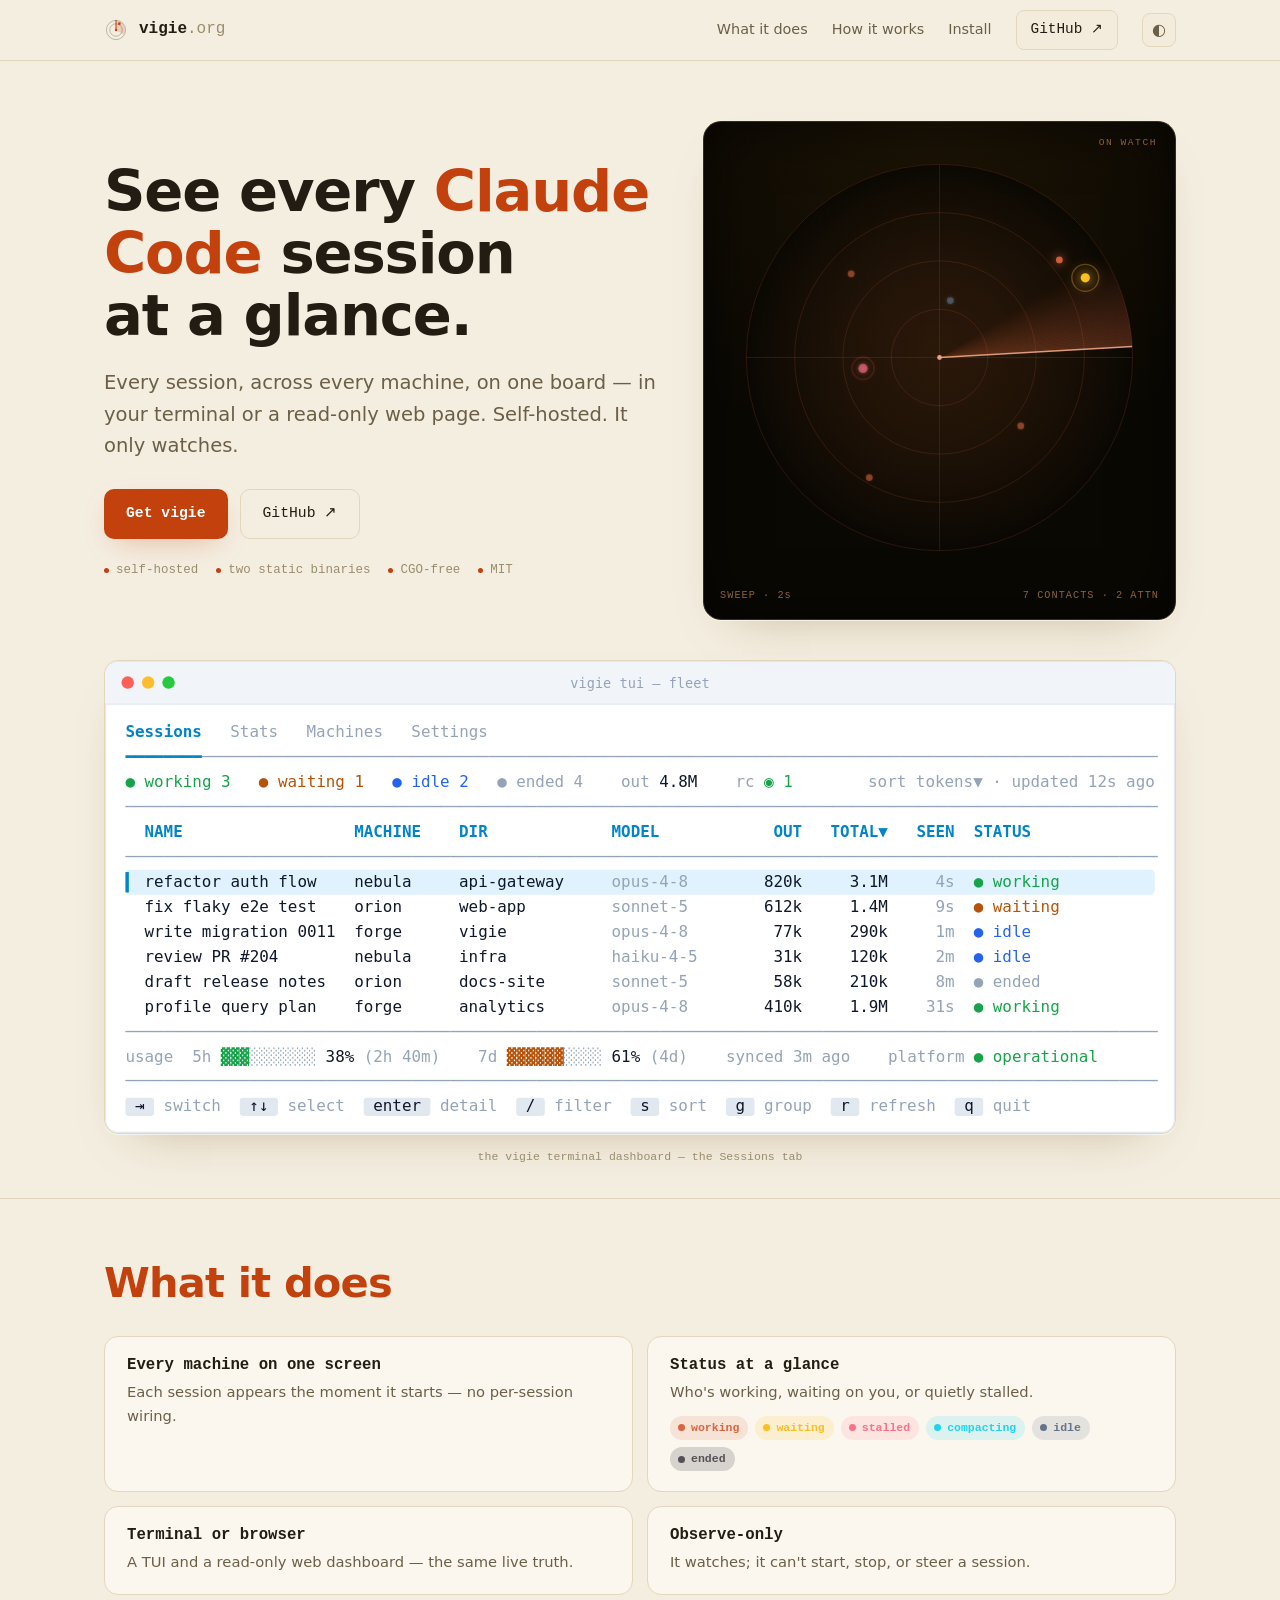
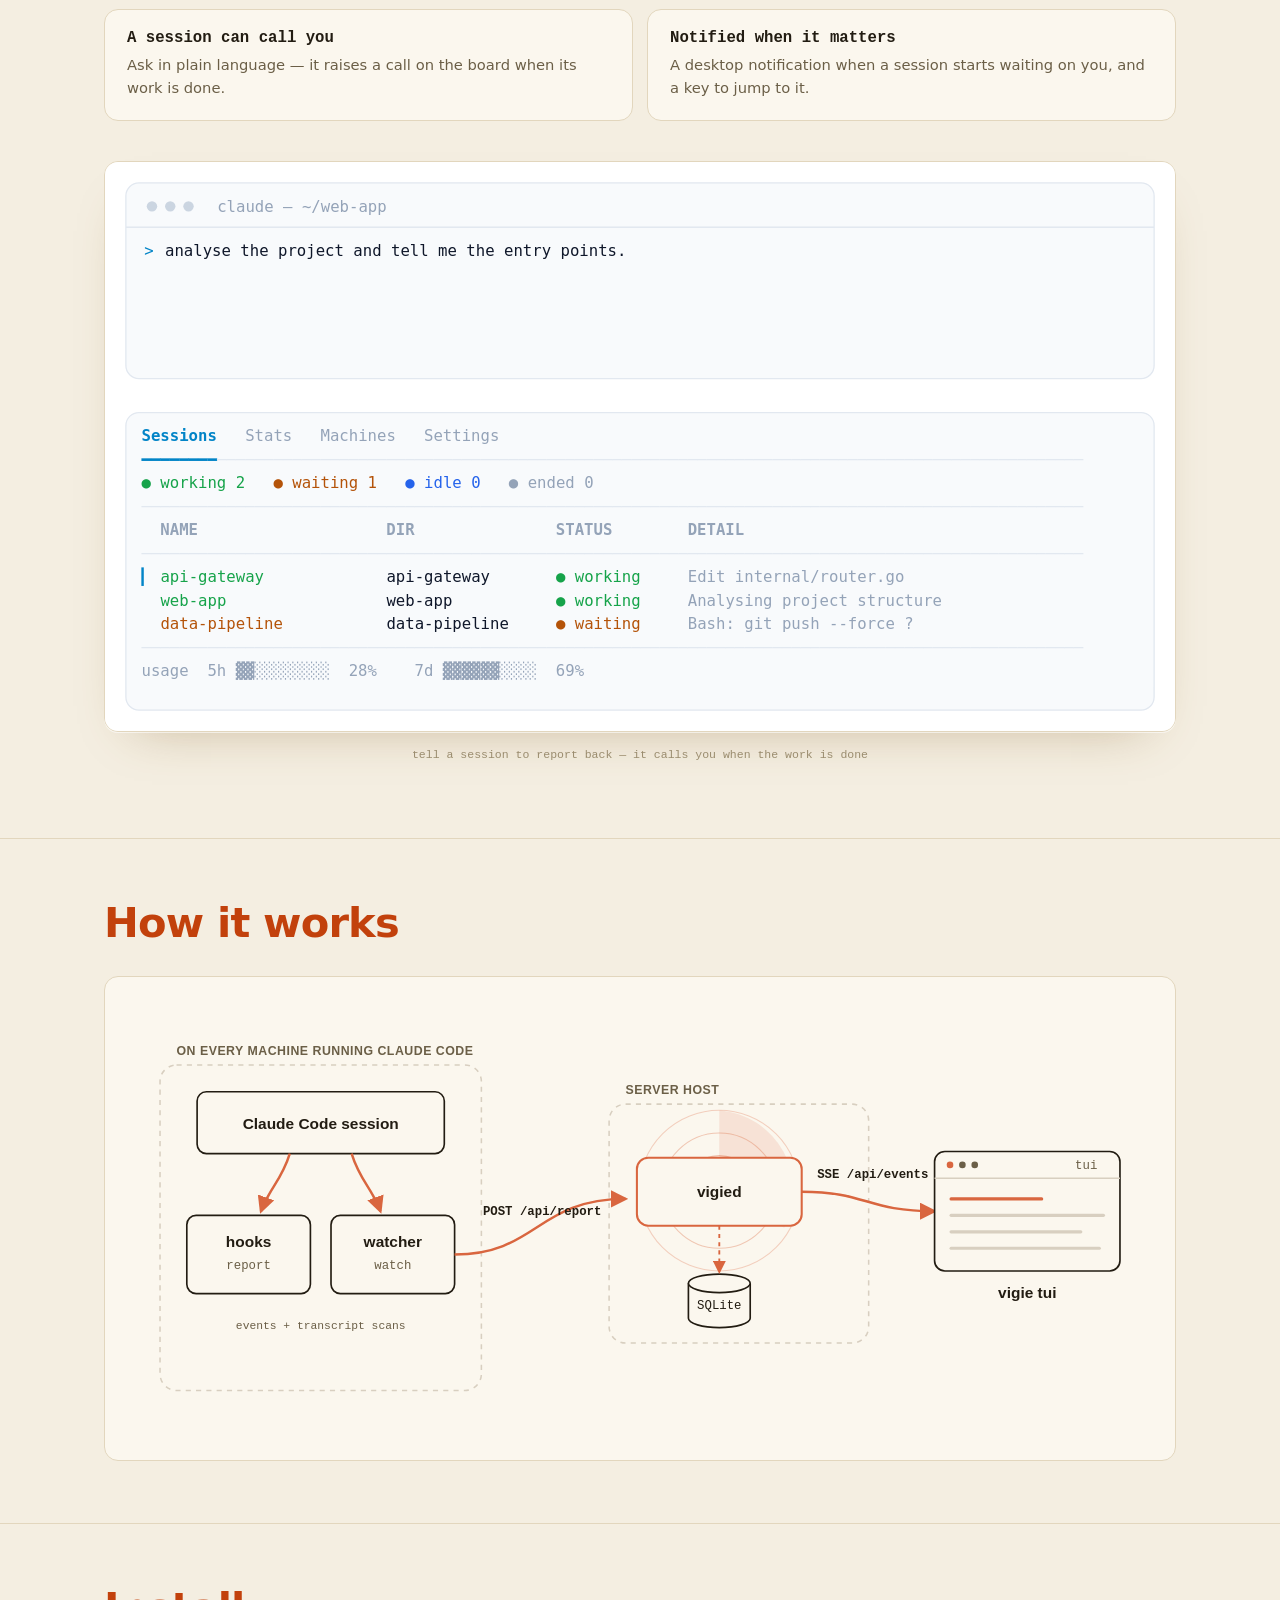
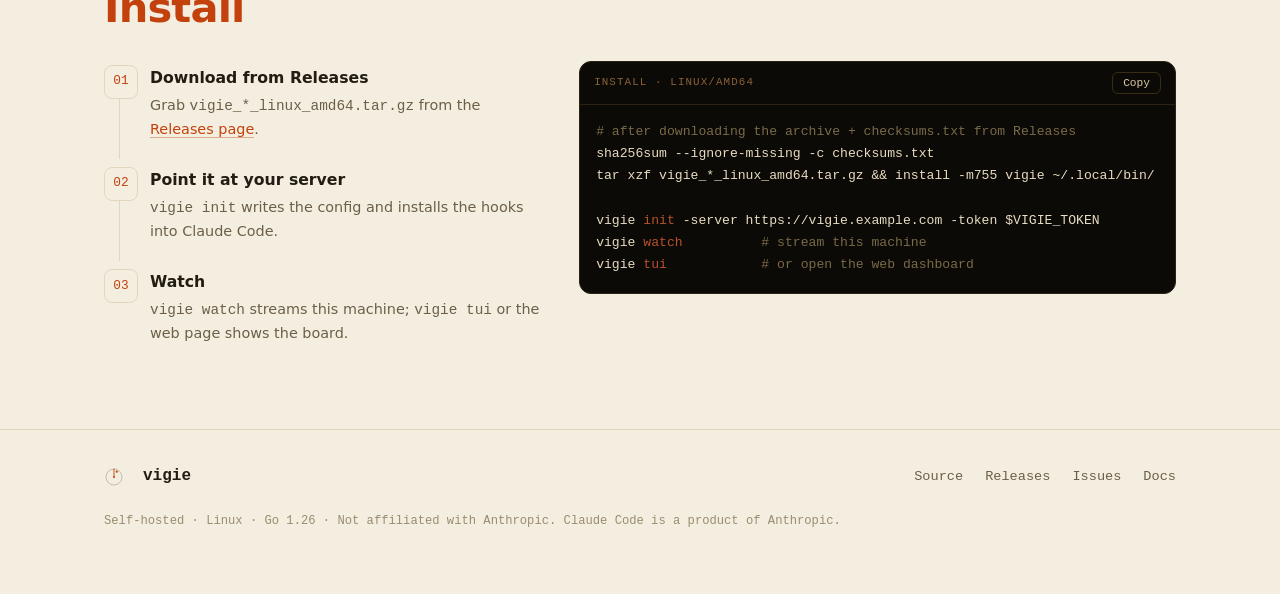
==== commit 59168ee0: "docs(site): surface the session call on the landing page" ====
--- a/site/index.html
+++ b/site/index.html
@@ -254,6 +254,22 @@
           <h3>Observe-only</h3>
           <p>It watches; it can't start, stop, or steer a session.</p>
         </div>
+        <div class="does">
+          <h3>A session can call you</h3>
+          <p>Ask in plain language — it raises a call on the board when its work is done.</p>
+        </div>
+        <div class="does">
+          <h3>Notified when it matters</h3>
+          <p>A desktop notification when a session starts waiting on you, and a key to jump to it.</p>
+        </div>
+      </div>
+
+      <div class="shot-wrap">
+        <div class="shot">
+          <div class="sd-light"><img src="assets/session-call.svg" alt="A Claude Code session is asked to report when finished; the vigie board then shows that session calling, its status dot blinking and the message in DETAIL"></div>
+          <div class="sd-dark"><img src="assets/session-call-dark.svg" alt="A Claude Code session is asked to report when finished; the vigie board then shows that session calling, its status dot blinking and the message in DETAIL (dark)"></div>
+        </div>
+        <p class="shot-cap">tell a session to report back — it calls you when the work is done</p>
       </div>
     </div>
   </section>
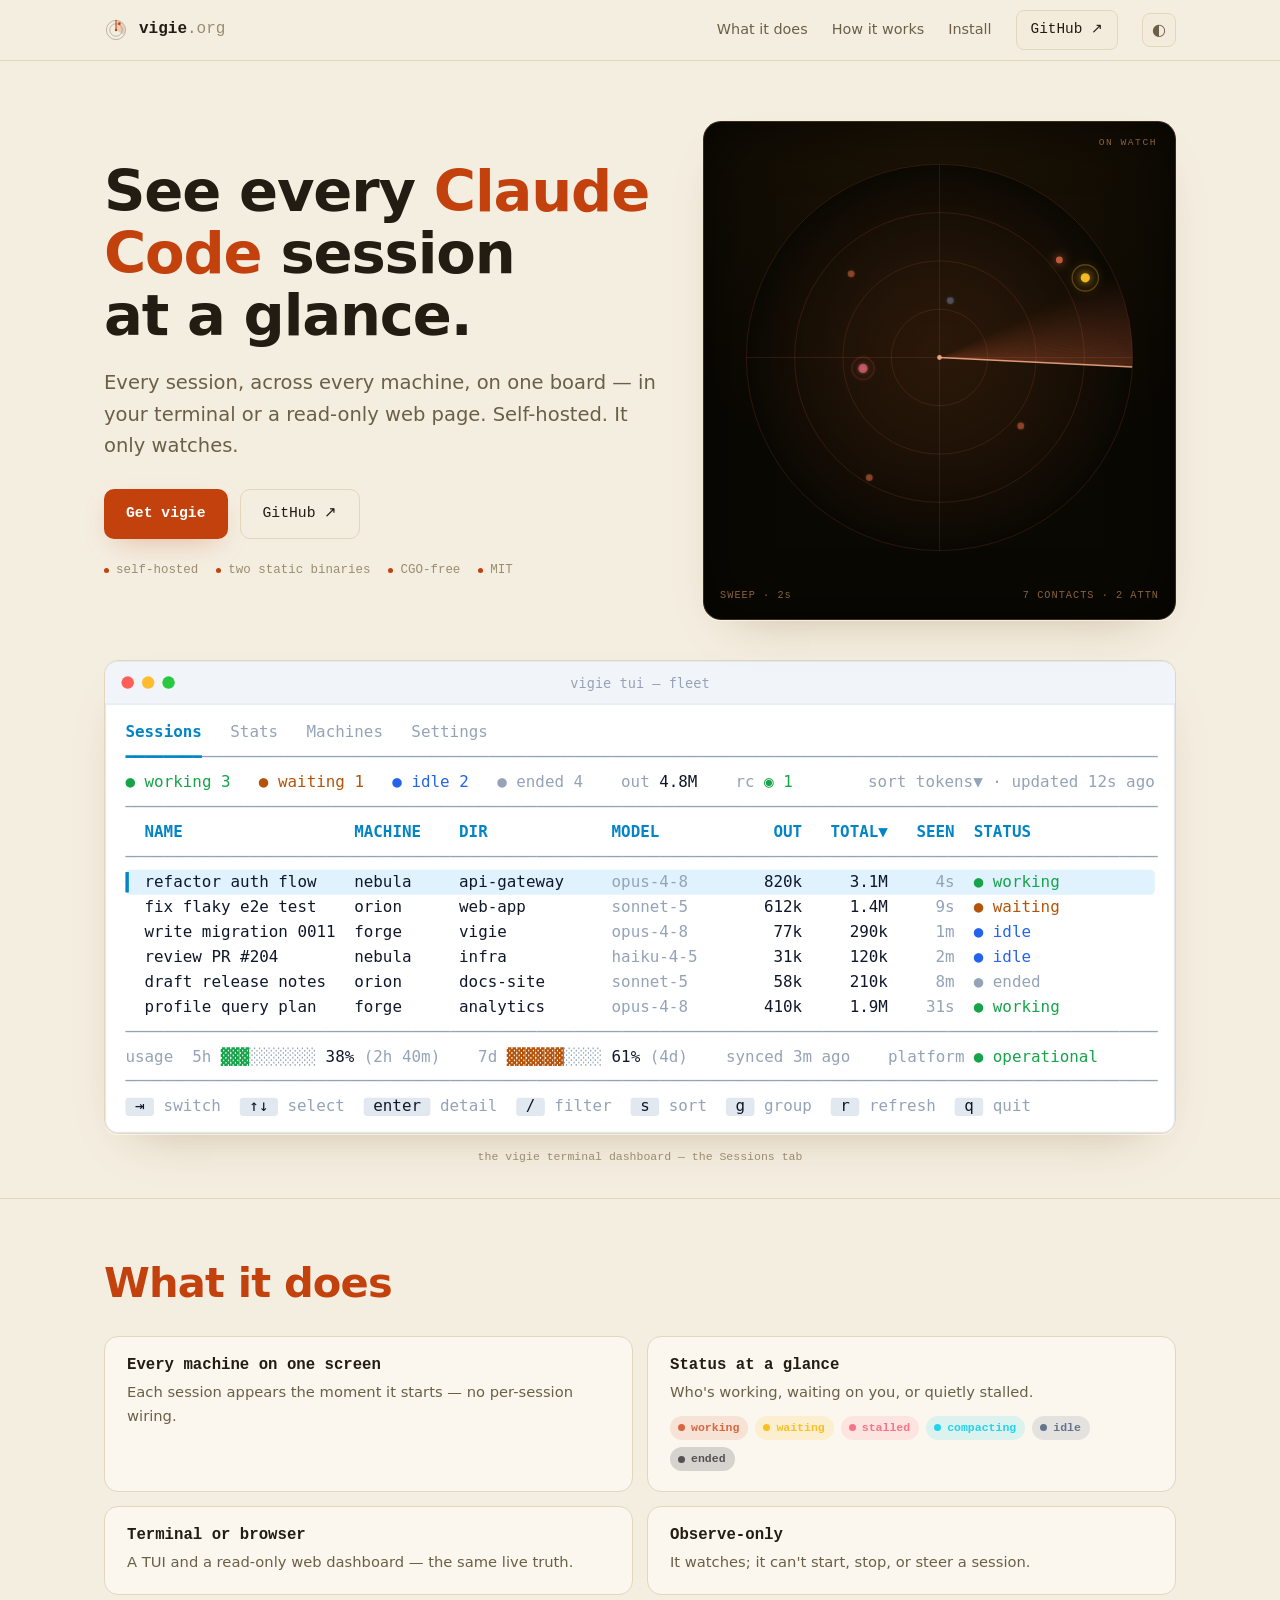
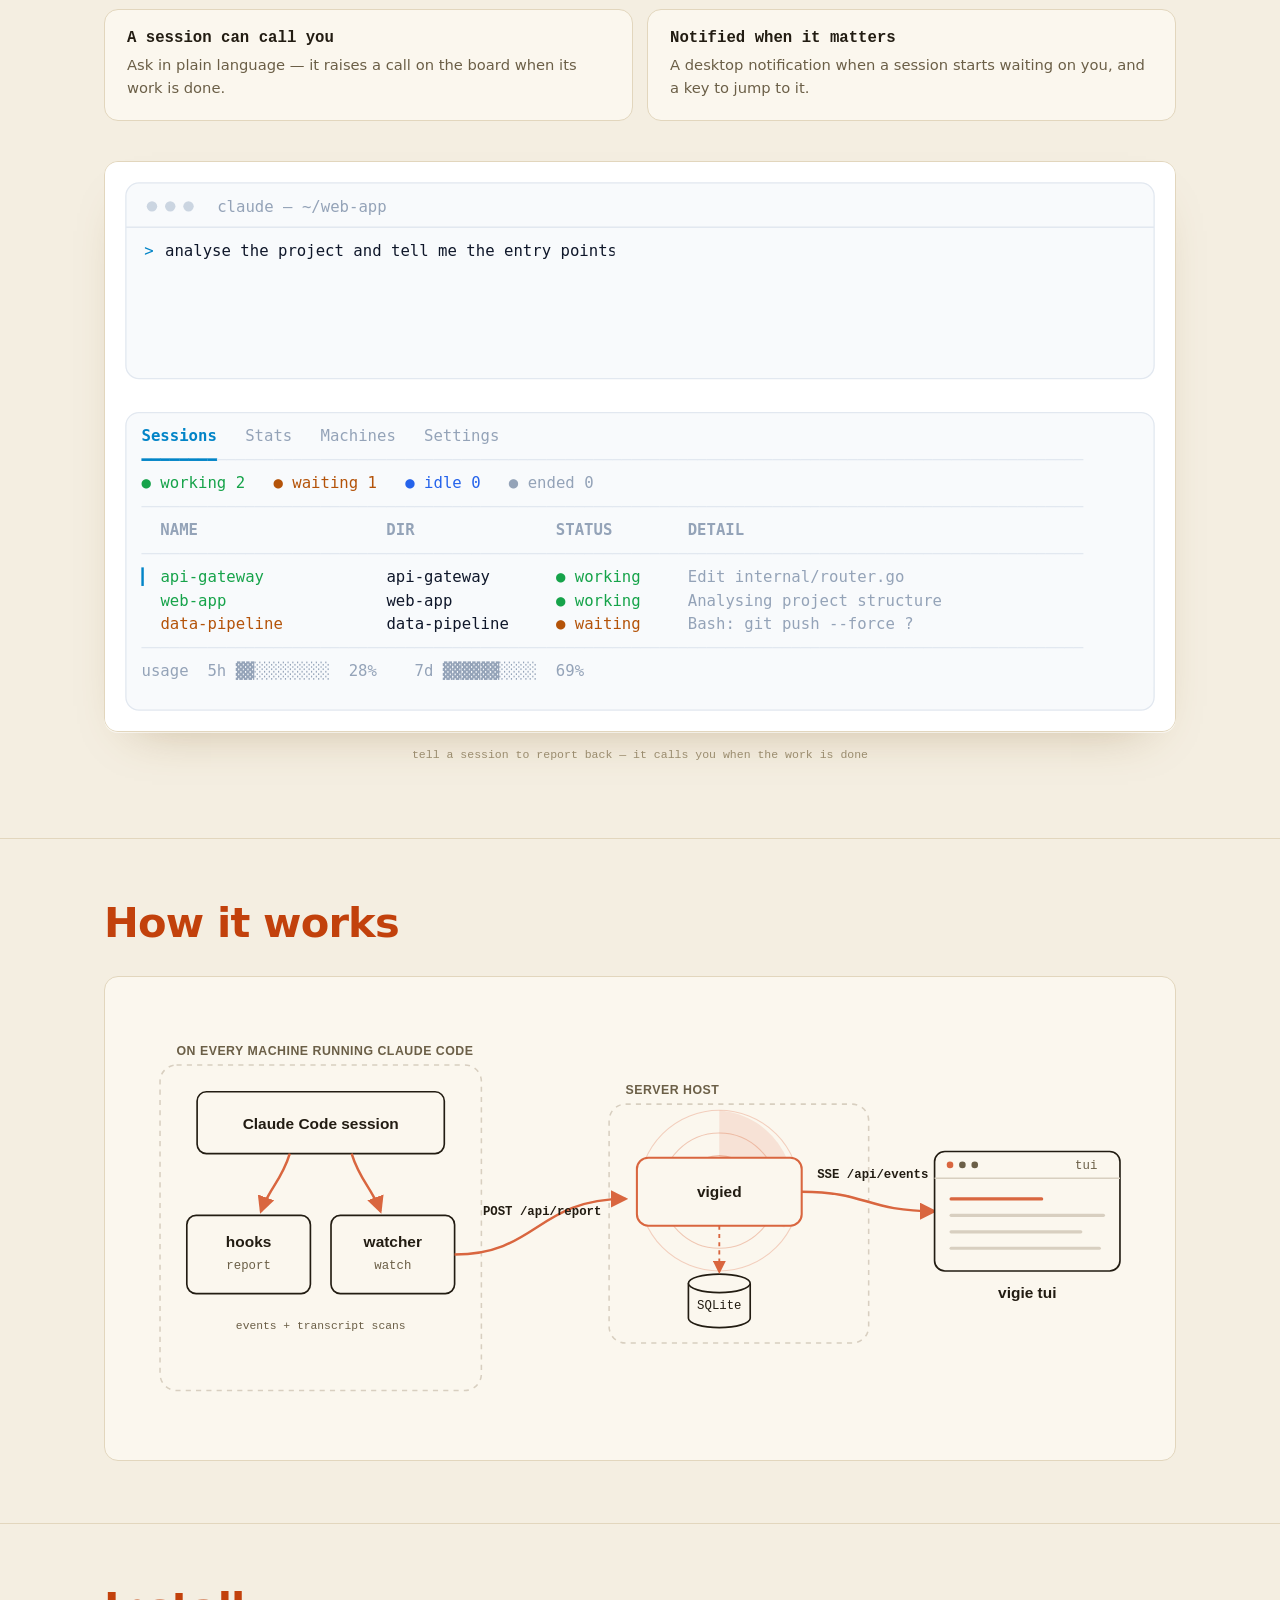
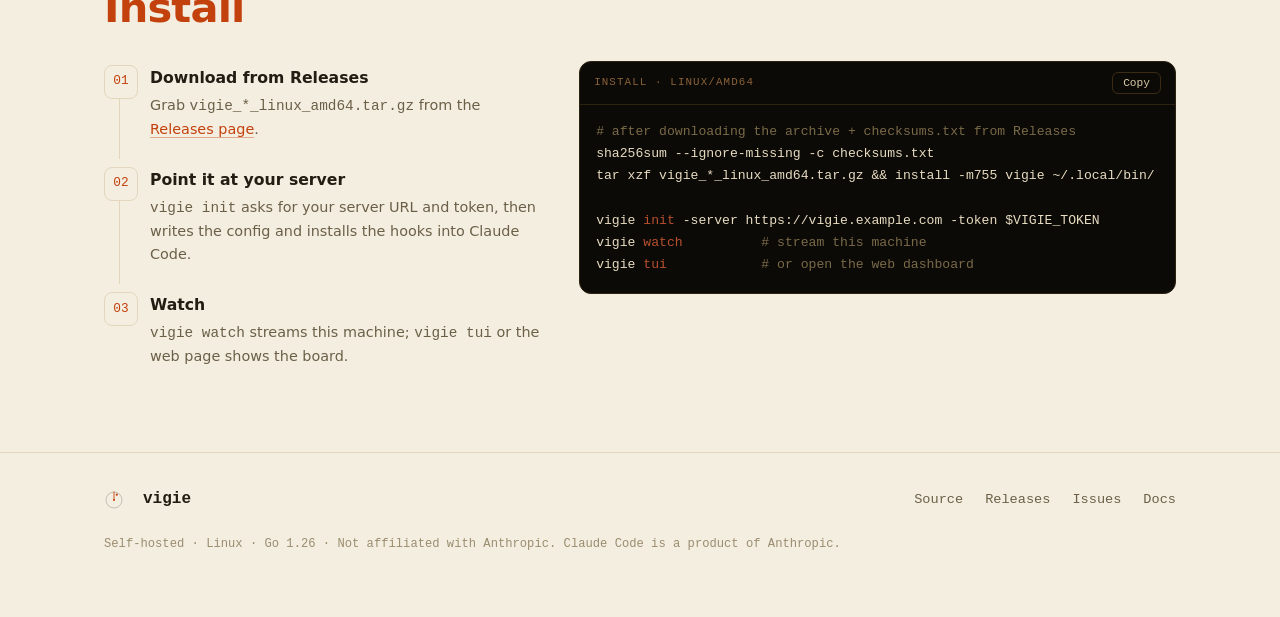
==== commit 9872c691: "docs: document the new vigie init flow" ====
--- a/site/index.html
+++ b/site/index.html
@@ -360,7 +360,7 @@
       <div class="install-grid">
         <ol class="steps">
           <li><h4>Download from Releases</h4><p>Grab <span class="mono">vigie_*_linux_amd64.tar.gz</span> from the <a href="https://github.com/haribo/claude-vigie/releases">Releases page</a>.</p></li>
-          <li><h4>Point it at your server</h4><p><span class="mono">vigie init</span> writes the config and installs the hooks into Claude Code.</p></li>
+          <li><h4>Point it at your server</h4><p><span class="mono">vigie init</span> asks for your server URL and token, then writes the config and installs the hooks into Claude Code.</p></li>
           <li><h4>Watch</h4><p><span class="mono">vigie watch</span> streams this machine; <span class="mono">vigie tui</span> or the web page shows the board.</p></li>
         </ol>
         <div>
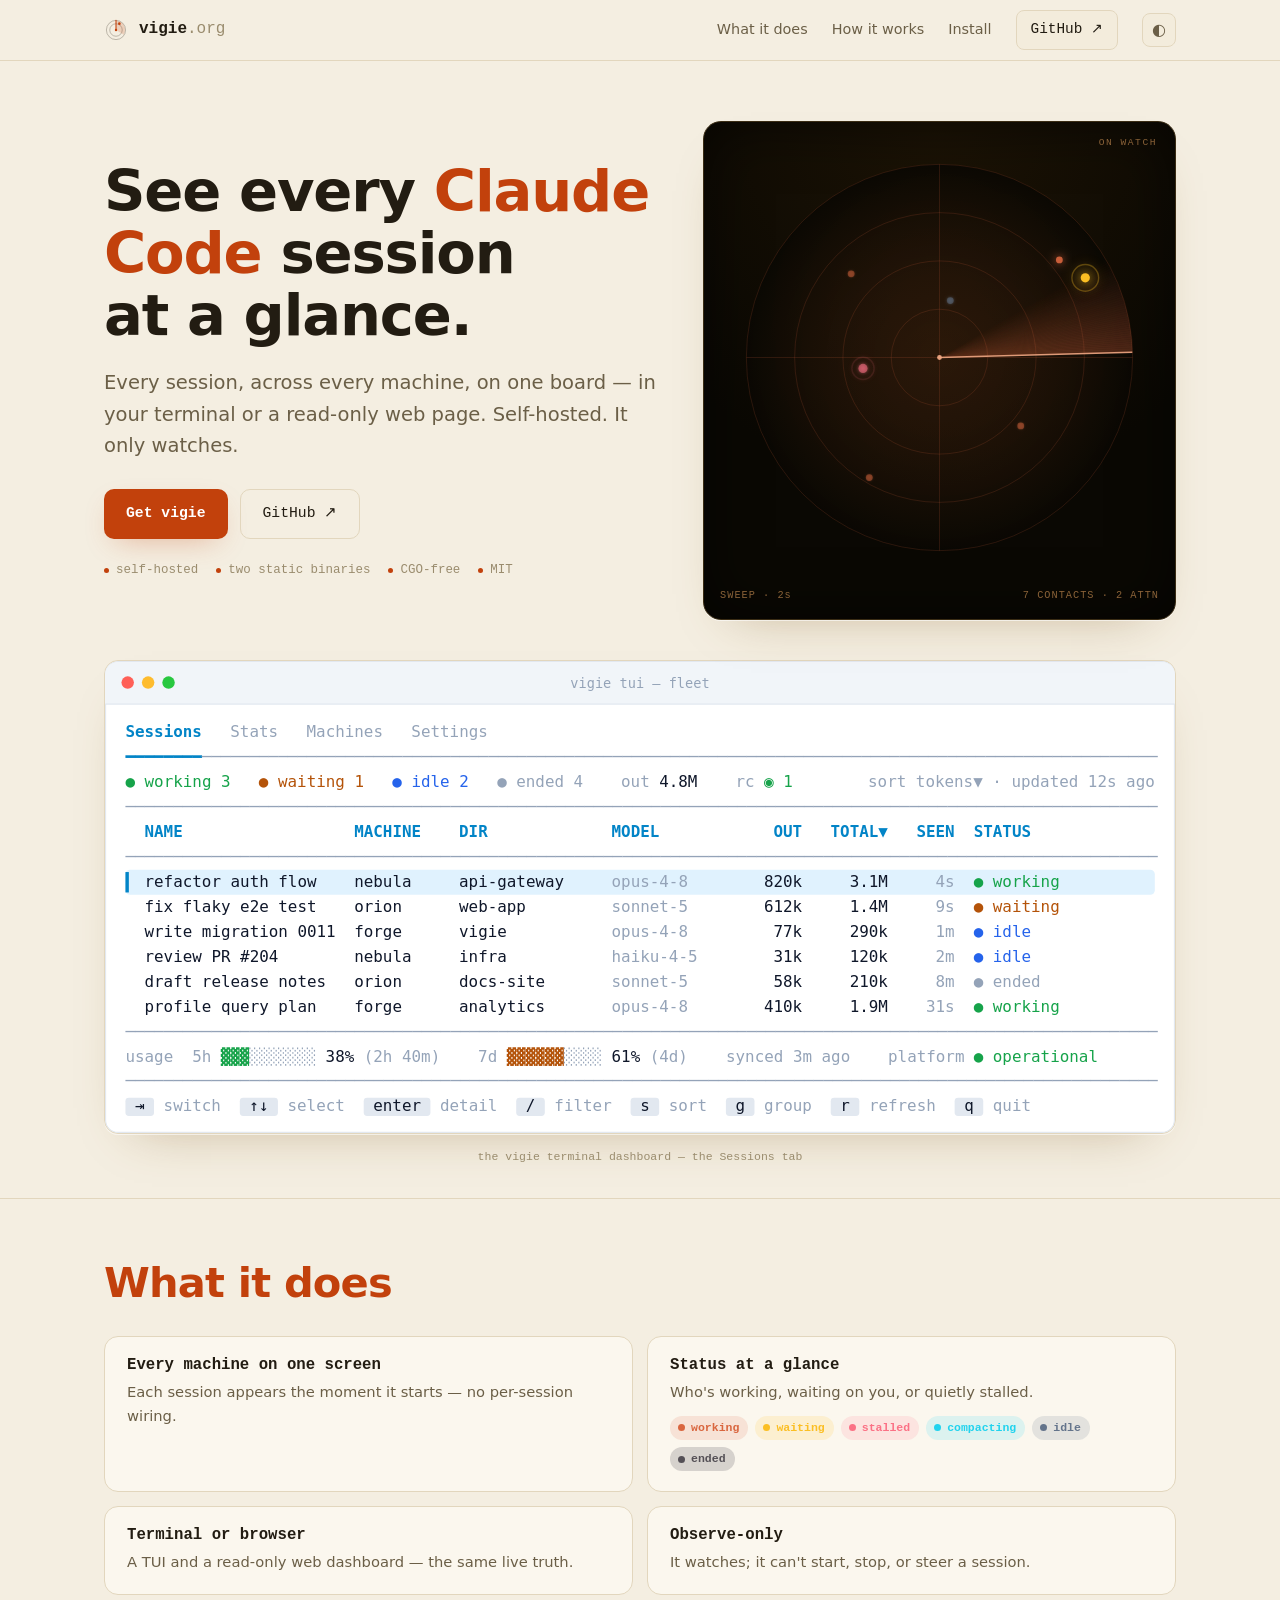
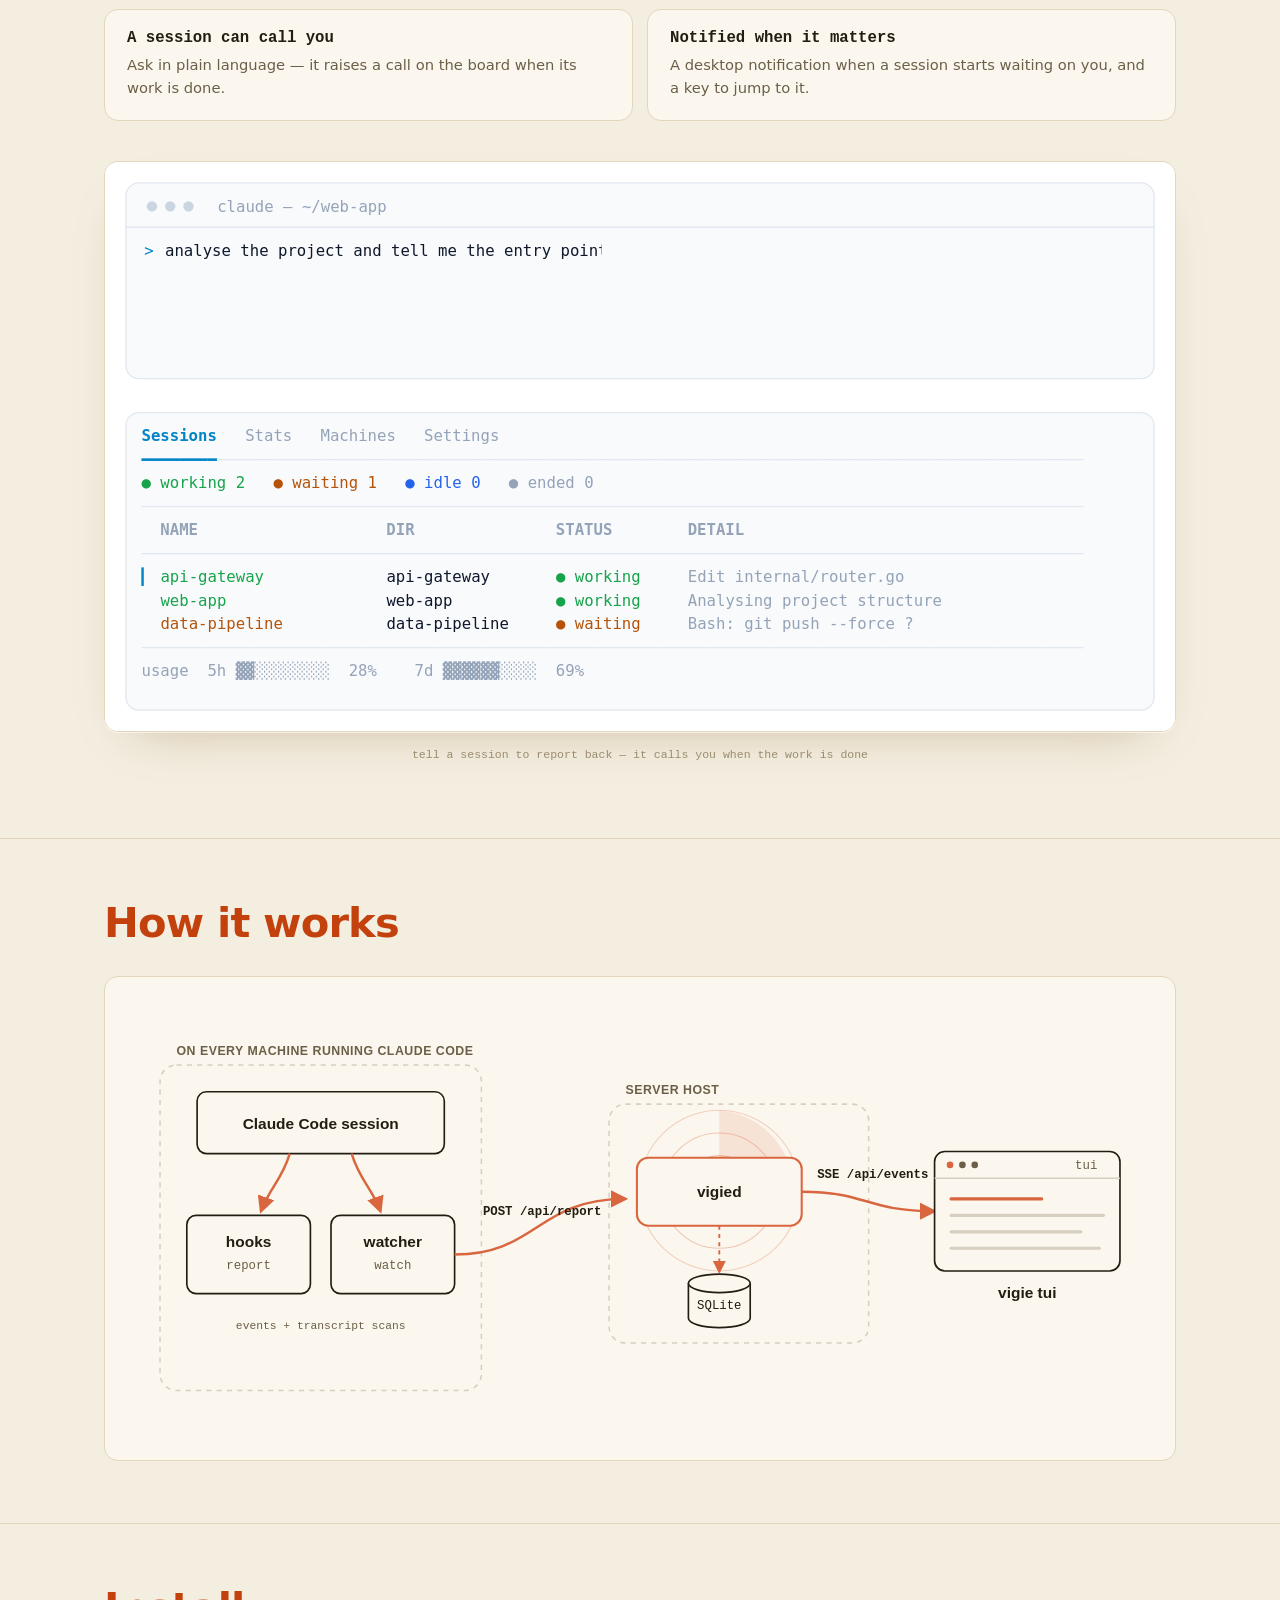
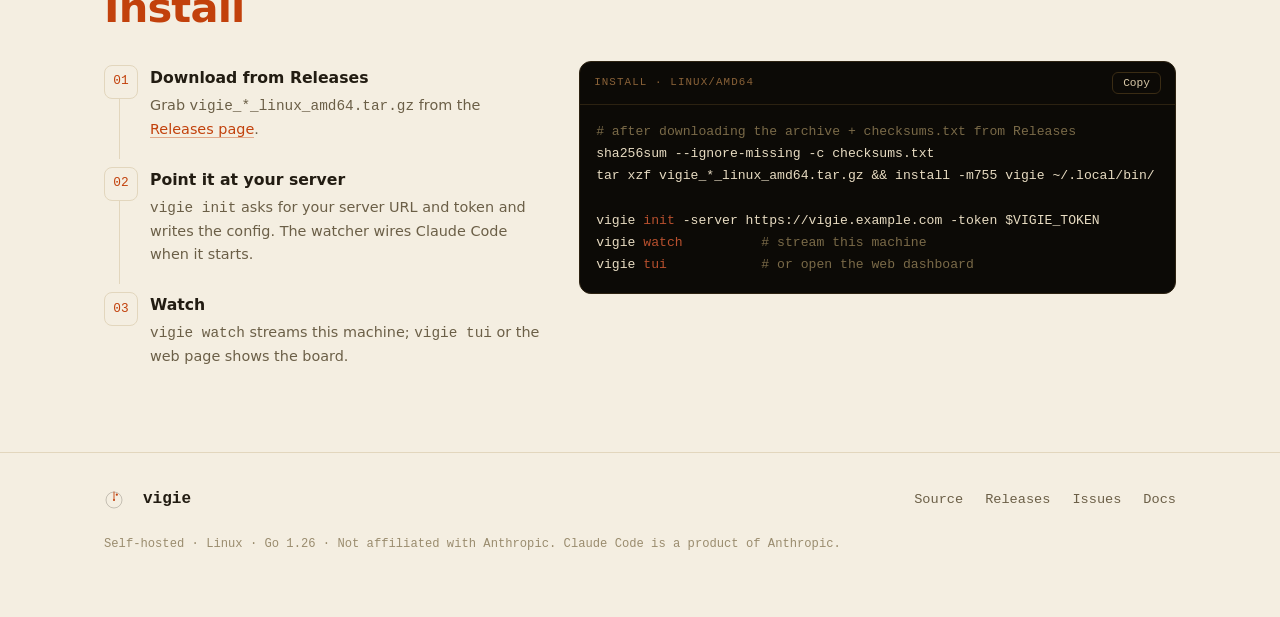
==== commit 5635b71e: "docs: init writes the config, the watcher wires Claude Code" ====
--- a/site/index.html
+++ b/site/index.html
@@ -360,7 +360,7 @@
       <div class="install-grid">
         <ol class="steps">
           <li><h4>Download from Releases</h4><p>Grab <span class="mono">vigie_*_linux_amd64.tar.gz</span> from the <a href="https://github.com/haribo/claude-vigie/releases">Releases page</a>.</p></li>
-          <li><h4>Point it at your server</h4><p><span class="mono">vigie init</span> asks for your server URL and token, then writes the config and installs the hooks into Claude Code.</p></li>
+          <li><h4>Point it at your server</h4><p><span class="mono">vigie init</span> asks for your server URL and token and writes the config. The watcher wires Claude Code when it starts.</p></li>
           <li><h4>Watch</h4><p><span class="mono">vigie watch</span> streams this machine; <span class="mono">vigie tui</span> or the web page shows the board.</p></li>
         </ol>
         <div>
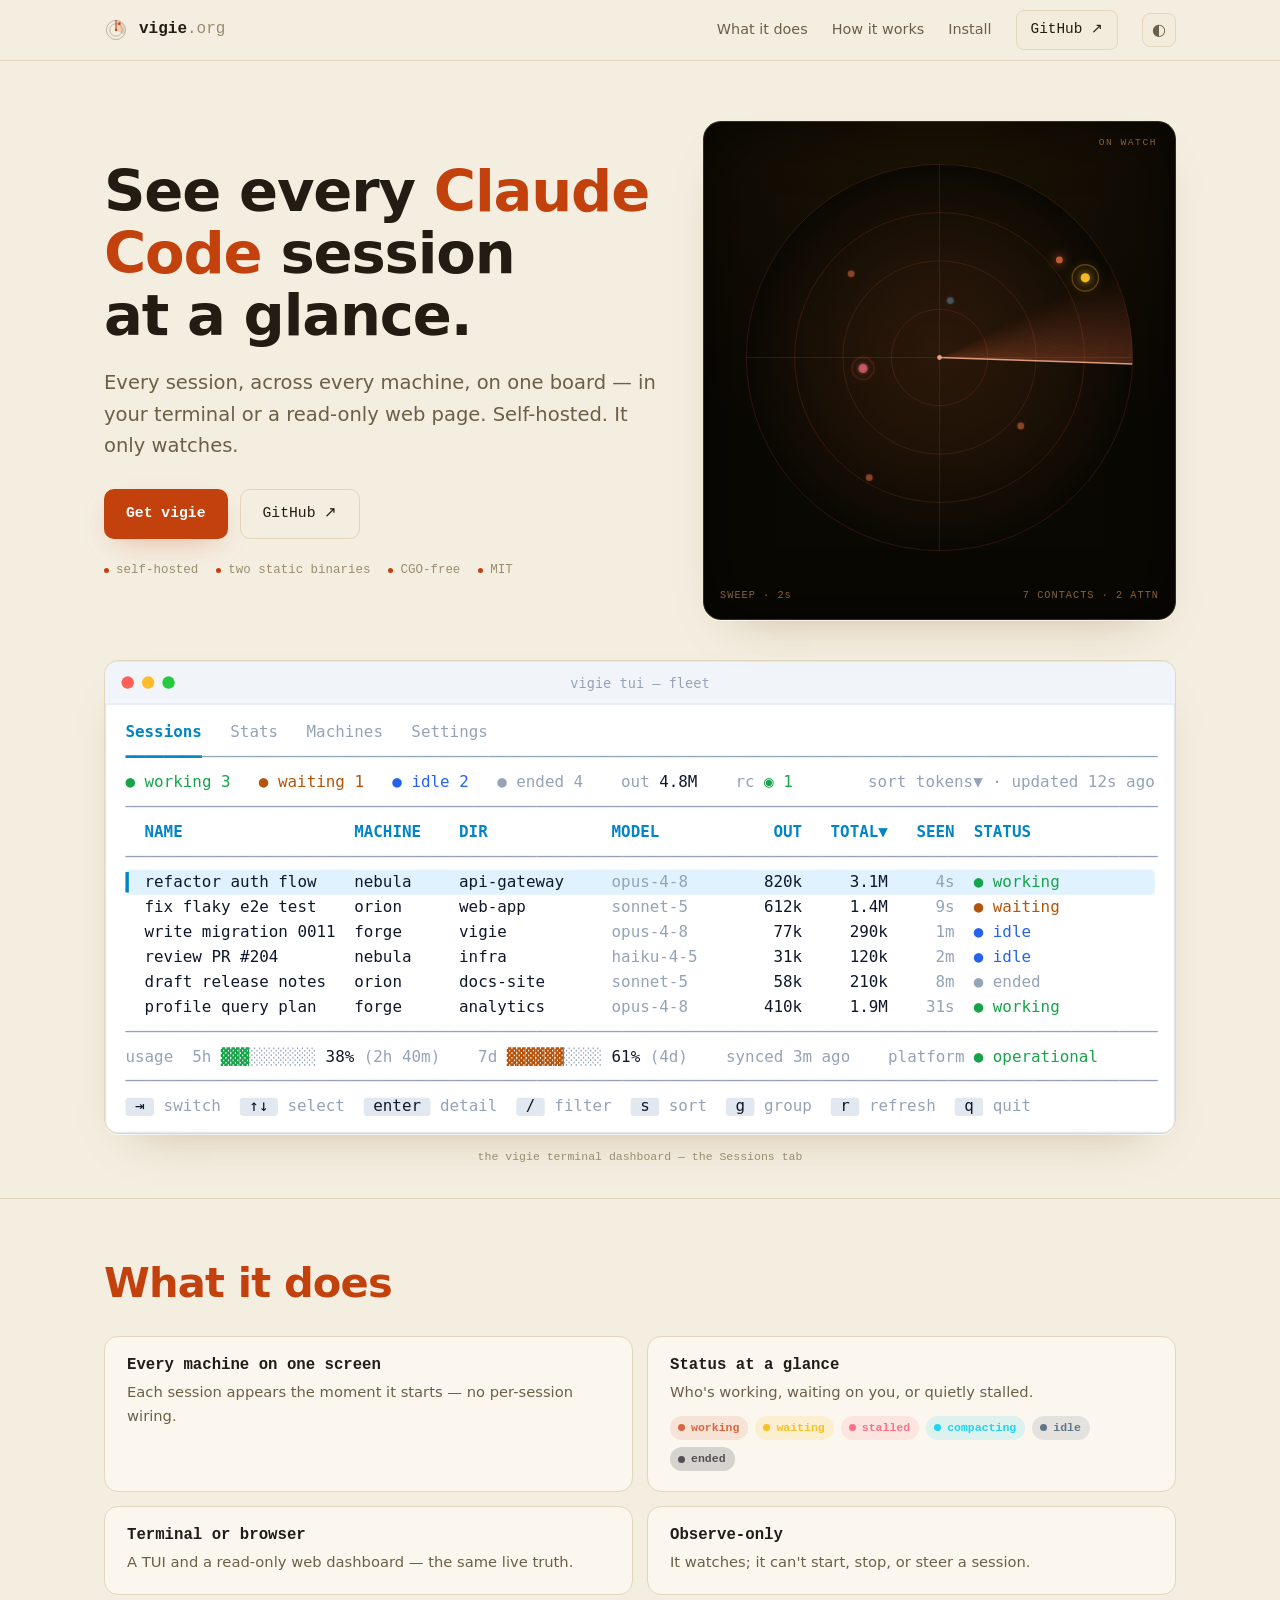
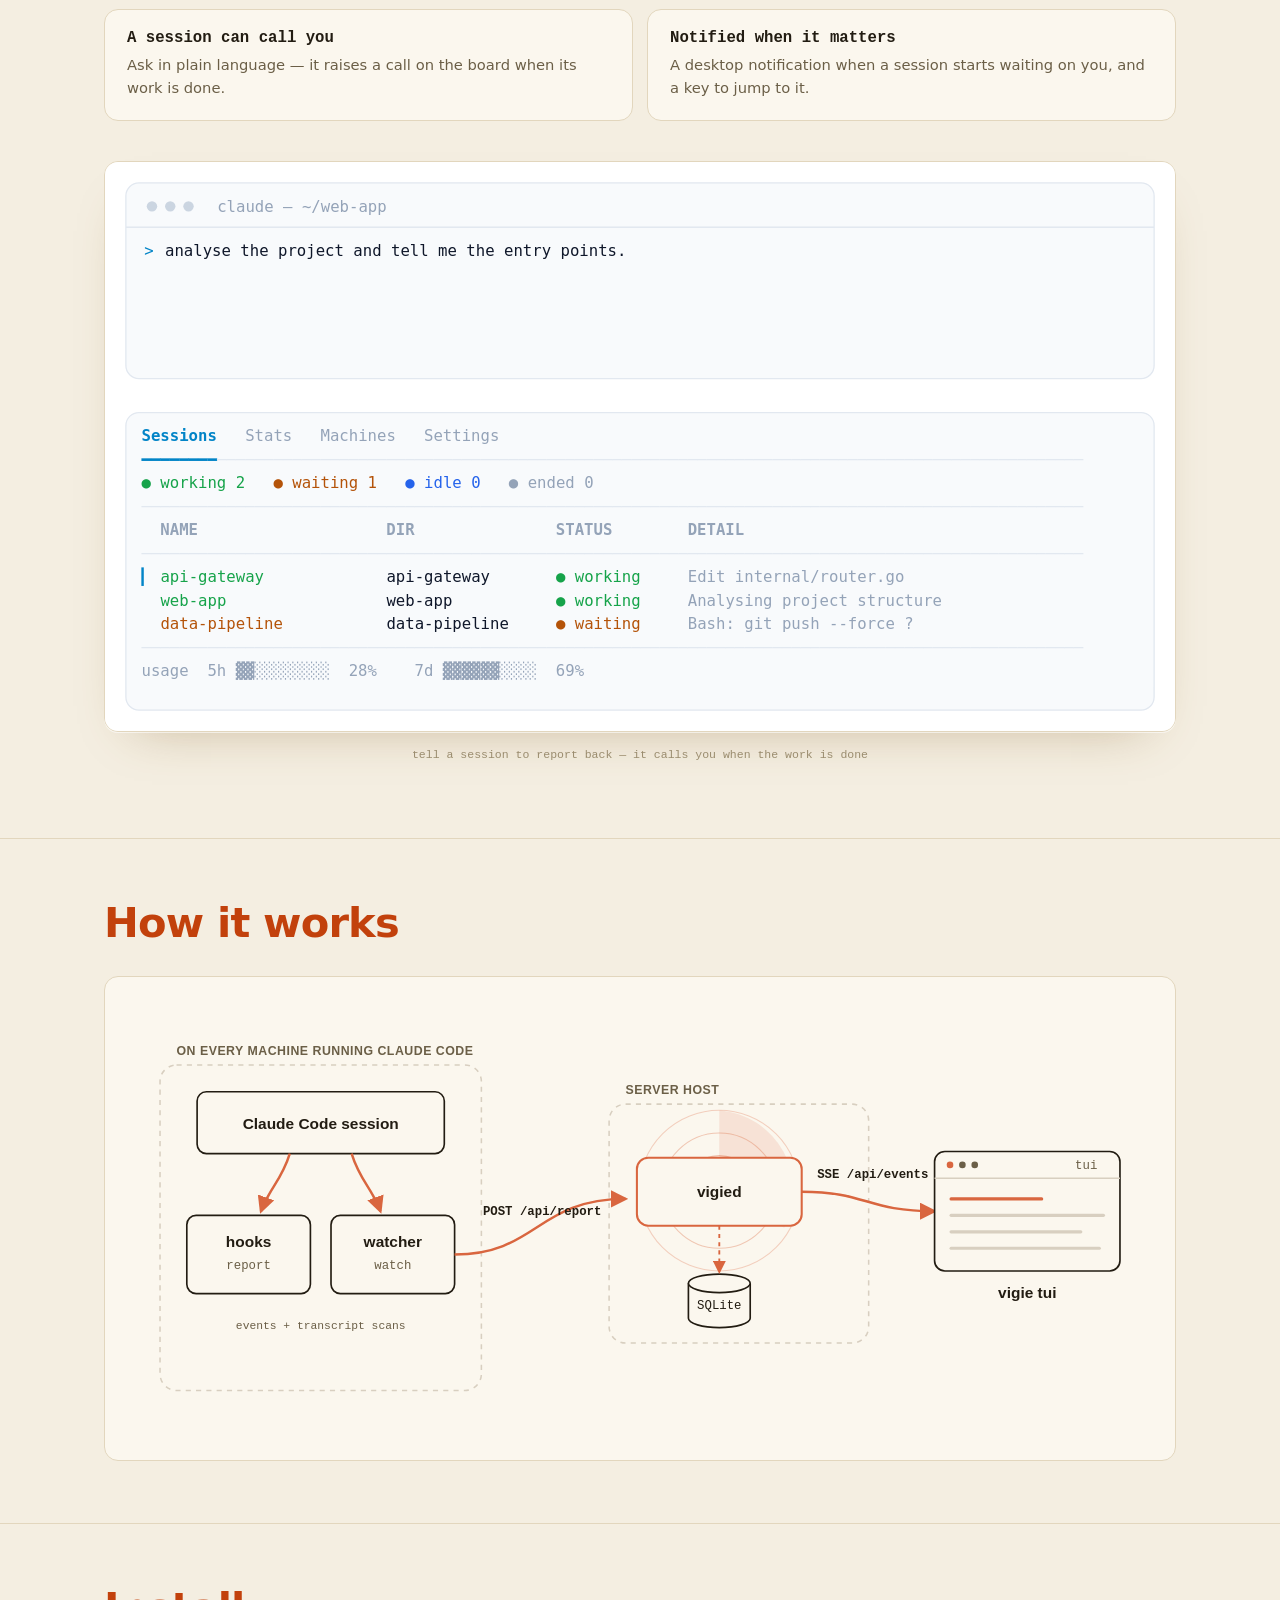
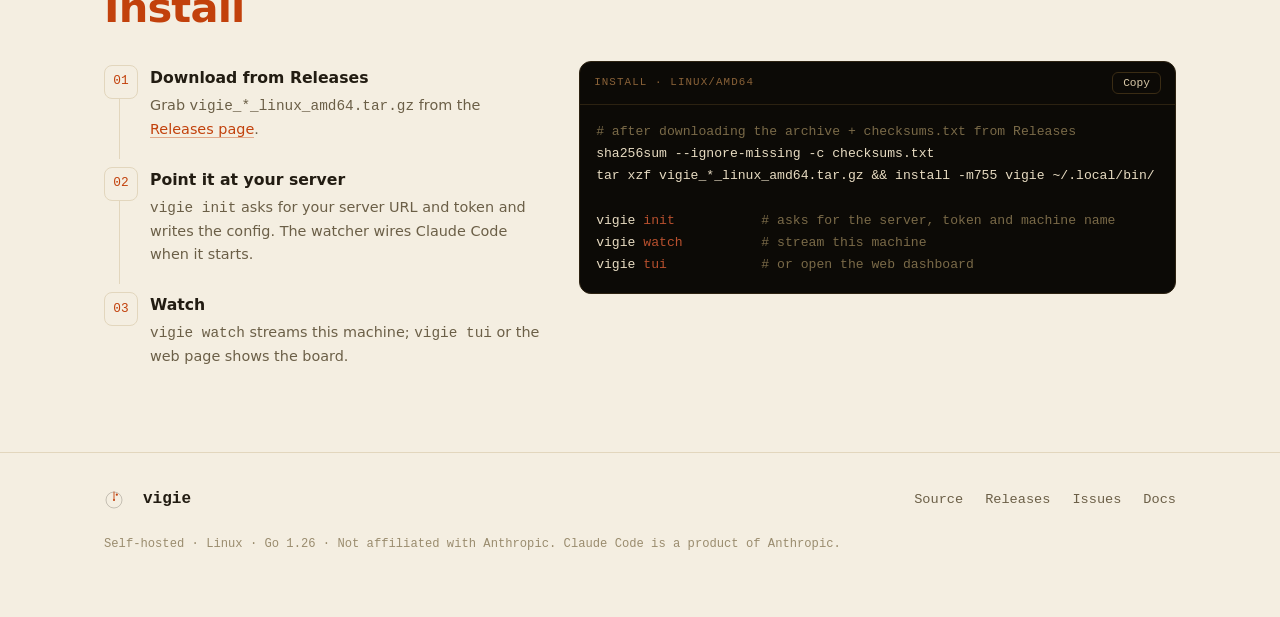
==== commit ec3fe768: "docs: vigie init takes no flags" ====
--- a/site/index.html
+++ b/site/index.html
@@ -370,7 +370,7 @@
 sha256sum --ignore-missing -c checksums.txt
 tar xzf vigie_*_linux_amd64.tar.gz && install -m755 vigie ~/.local/bin/
 
-vigie <span class="k">init</span> -server https://vigie.example.com -token $VIGIE_TOKEN
+vigie <span class="k">init</span>           <span class="c"># asks for the server, token and machine name</span>
 vigie <span class="k">watch</span>          <span class="c"># stream this machine</span>
 vigie <span class="k">tui</span>            <span class="c"># or open the web dashboard</span></pre>
           </div>
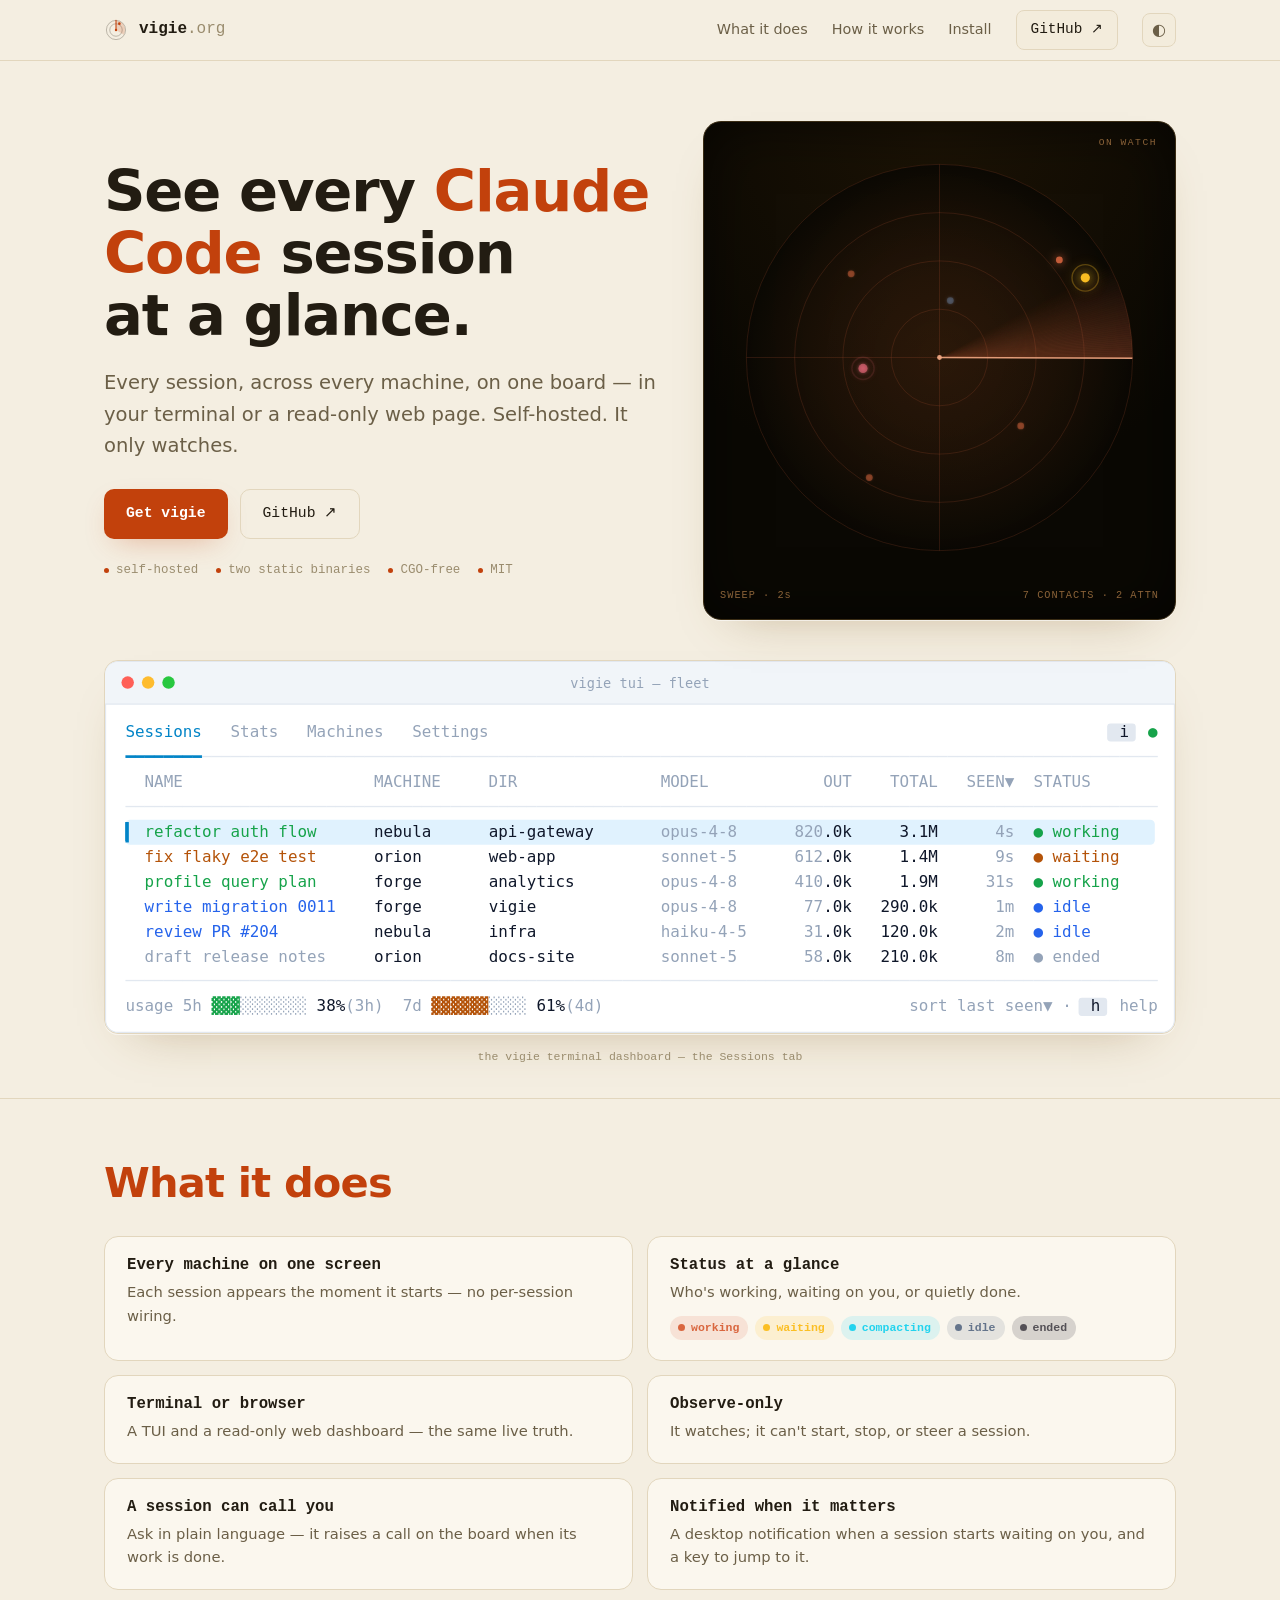
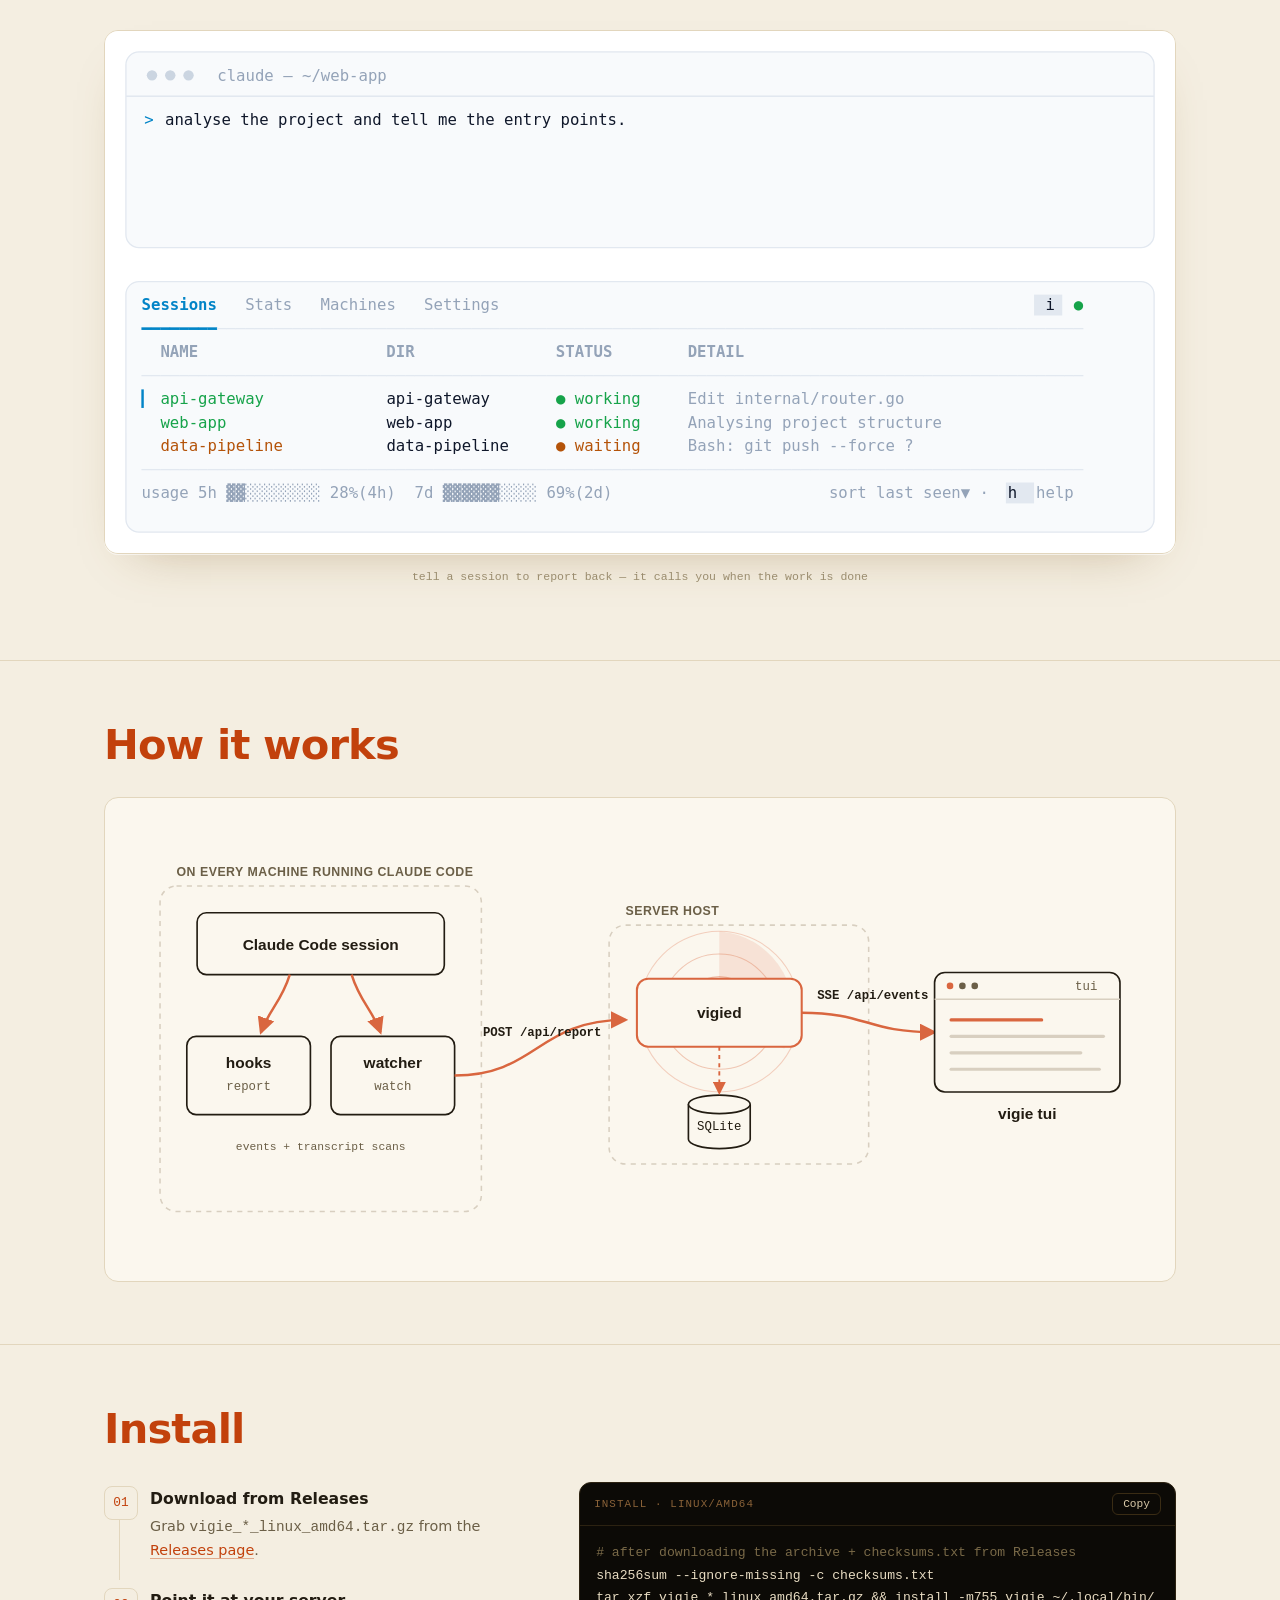
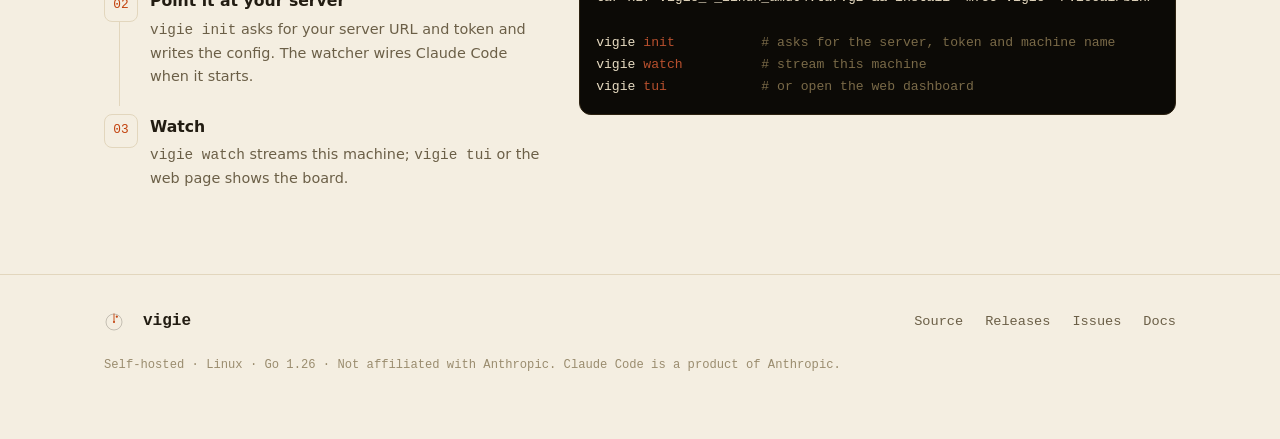
==== commit da9289f8: "docs: say eight statuses, and stop naming a retired one" ====
--- a/site/index.html
+++ b/site/index.html
@@ -4,7 +4,7 @@
   <meta charset="utf-8">
   <meta name="viewport" content="width=device-width, initial-scale=1">
   <title>vigie — the lookout for your Claude Code sessions</title>
-  <meta name="description" content="vigie is an observe-only monitor for Claude Code sessions across every machine — who's working, who's waiting on you, who stalled. Self-hosted, two static binaries, MIT.">
+  <meta name="description" content="vigie is an observe-only monitor for Claude Code sessions across every machine — who's working, who's waiting on you, who needs an answer. Self-hosted, two static binaries, MIT.">
   <meta name="theme-color" content="#100d08">
   <link rel="icon" type="image/svg+xml" href="assets/favicon.svg">
   <meta property="og:type" content="website">
@@ -19,7 +19,7 @@
     --ink: #f0e9d8; --muted: #a49877; --faint: #6f6650;
     --amber: #d9663f; --amber-deep: #b8502e; --amber-pale: #f0a883;
     --s-working: #d9663f; --s-compacting: #22d3ee; --s-waiting: #fbbf24;
-    --s-stalled: #fb7185; --s-idle: #64748b; --s-ended: #545056;
+    --s-idle: #64748b; --s-ended: #545056;
     /* diagram (how-it-works.svg) chrome — flips with theme */
     --dg-node: #17130c; --dg-ink: #f0e9d8; --dg-muted: #a49877; --dg-line: #322817;
     --scope-glow: rgba(217,102,63,0.5);
@@ -122,7 +122,6 @@
   .pill.working { color: var(--s-working); background: color-mix(in srgb, var(--s-working) 14%, transparent); } .pill.working i { background: var(--s-working); }
   .pill.compacting { color: var(--s-compacting); background: color-mix(in srgb, var(--s-compacting) 14%, transparent); } .pill.compacting i { background: var(--s-compacting); }
   .pill.waiting { color: var(--s-waiting); background: color-mix(in srgb, var(--s-waiting) 15%, transparent); } .pill.waiting i { background: var(--s-waiting); }
-  .pill.stalled { color: var(--s-stalled); background: color-mix(in srgb, var(--s-stalled) 14%, transparent); } .pill.stalled i { background: var(--s-stalled); }
   .pill.idle { color: var(--s-idle); background: color-mix(in srgb, var(--s-idle) 16%, transparent); } .pill.idle i { background: var(--s-idle); }
   .pill.ended { color: var(--s-ended); background: color-mix(in srgb, var(--s-ended) 22%, transparent); } .pill.ended i { background: var(--s-ended); }
 
@@ -236,11 +235,10 @@
         </div>
         <div class="does">
           <h3>Status at a glance</h3>
-          <p>Who's working, waiting on you, or quietly stalled.</p>
+          <p>Who's working, waiting on you, or quietly done.</p>
           <div class="legend">
             <span class="pill working"><i></i>working</span>
             <span class="pill waiting"><i></i>waiting</span>
-            <span class="pill stalled"><i></i>stalled</span>
             <span class="pill compacting"><i></i>compacting</span>
             <span class="pill idle"><i></i>idle</span>
             <span class="pill ended"><i></i>ended</span>
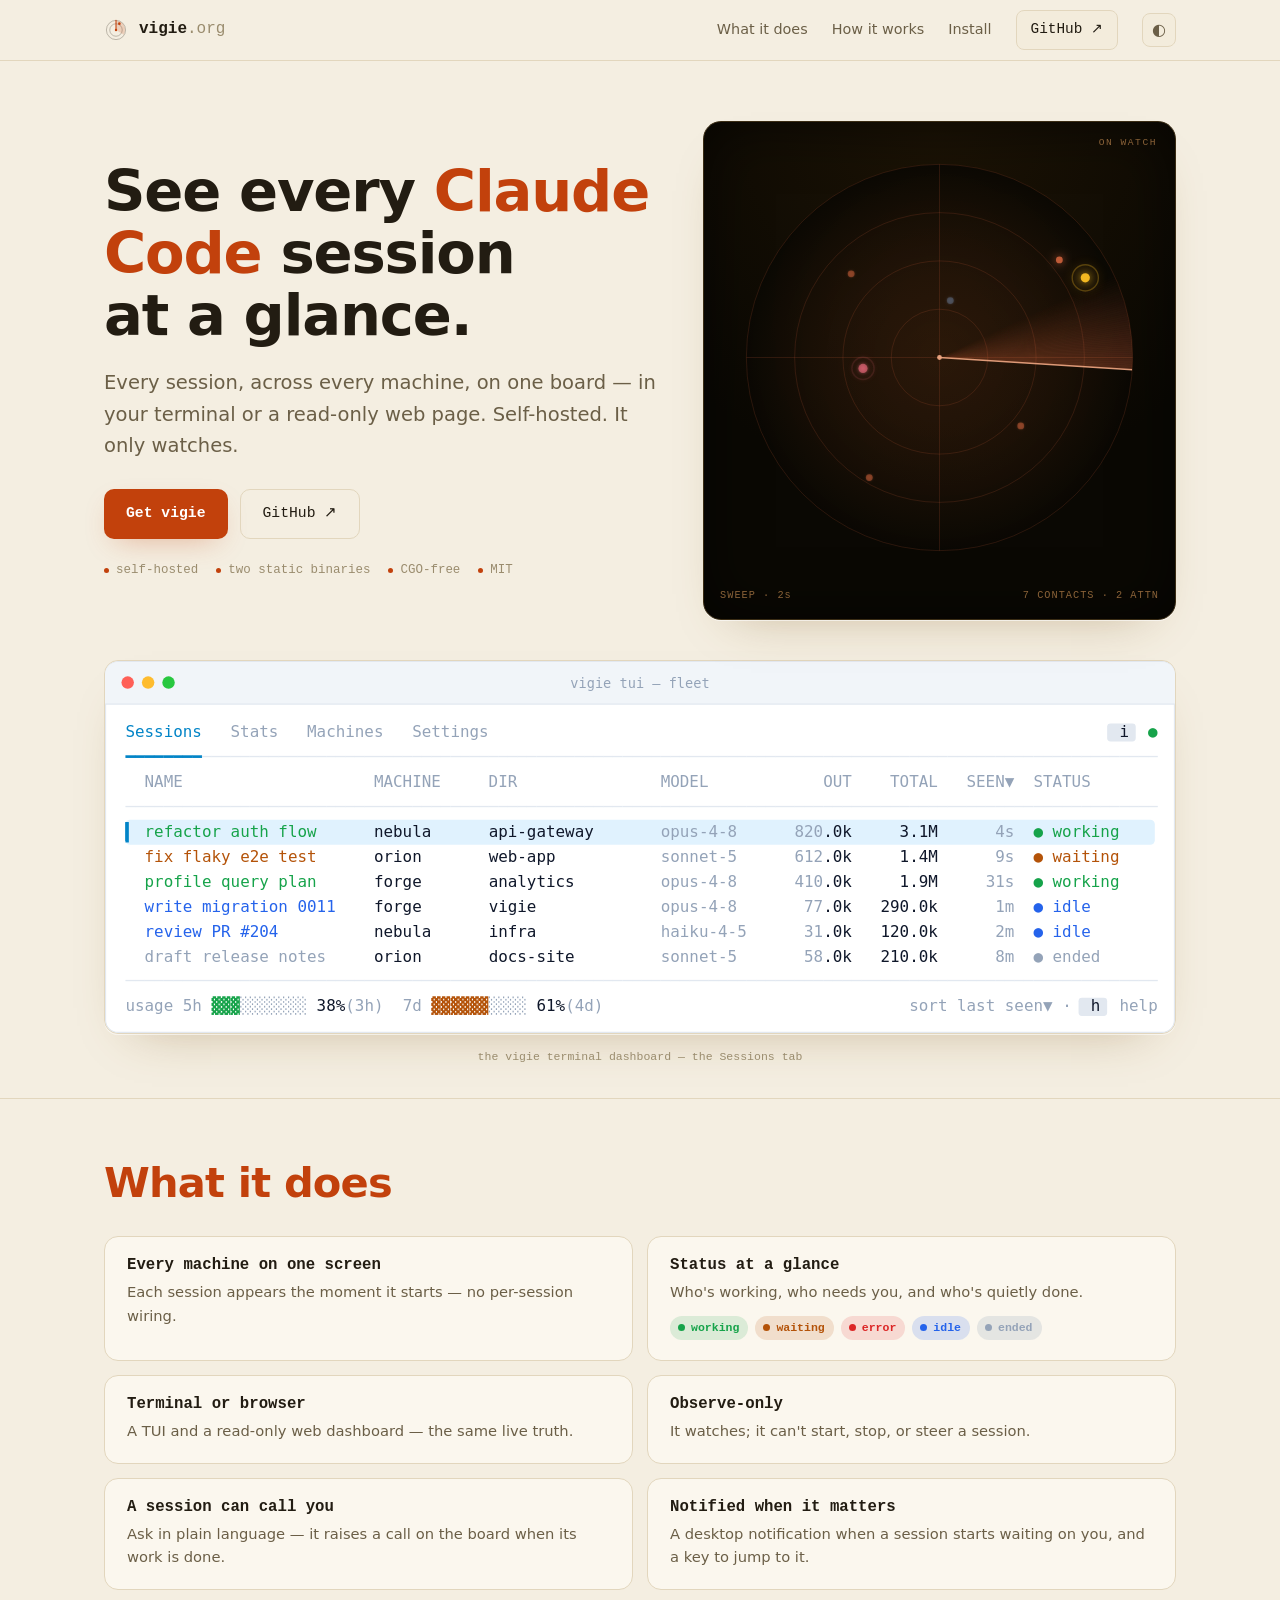
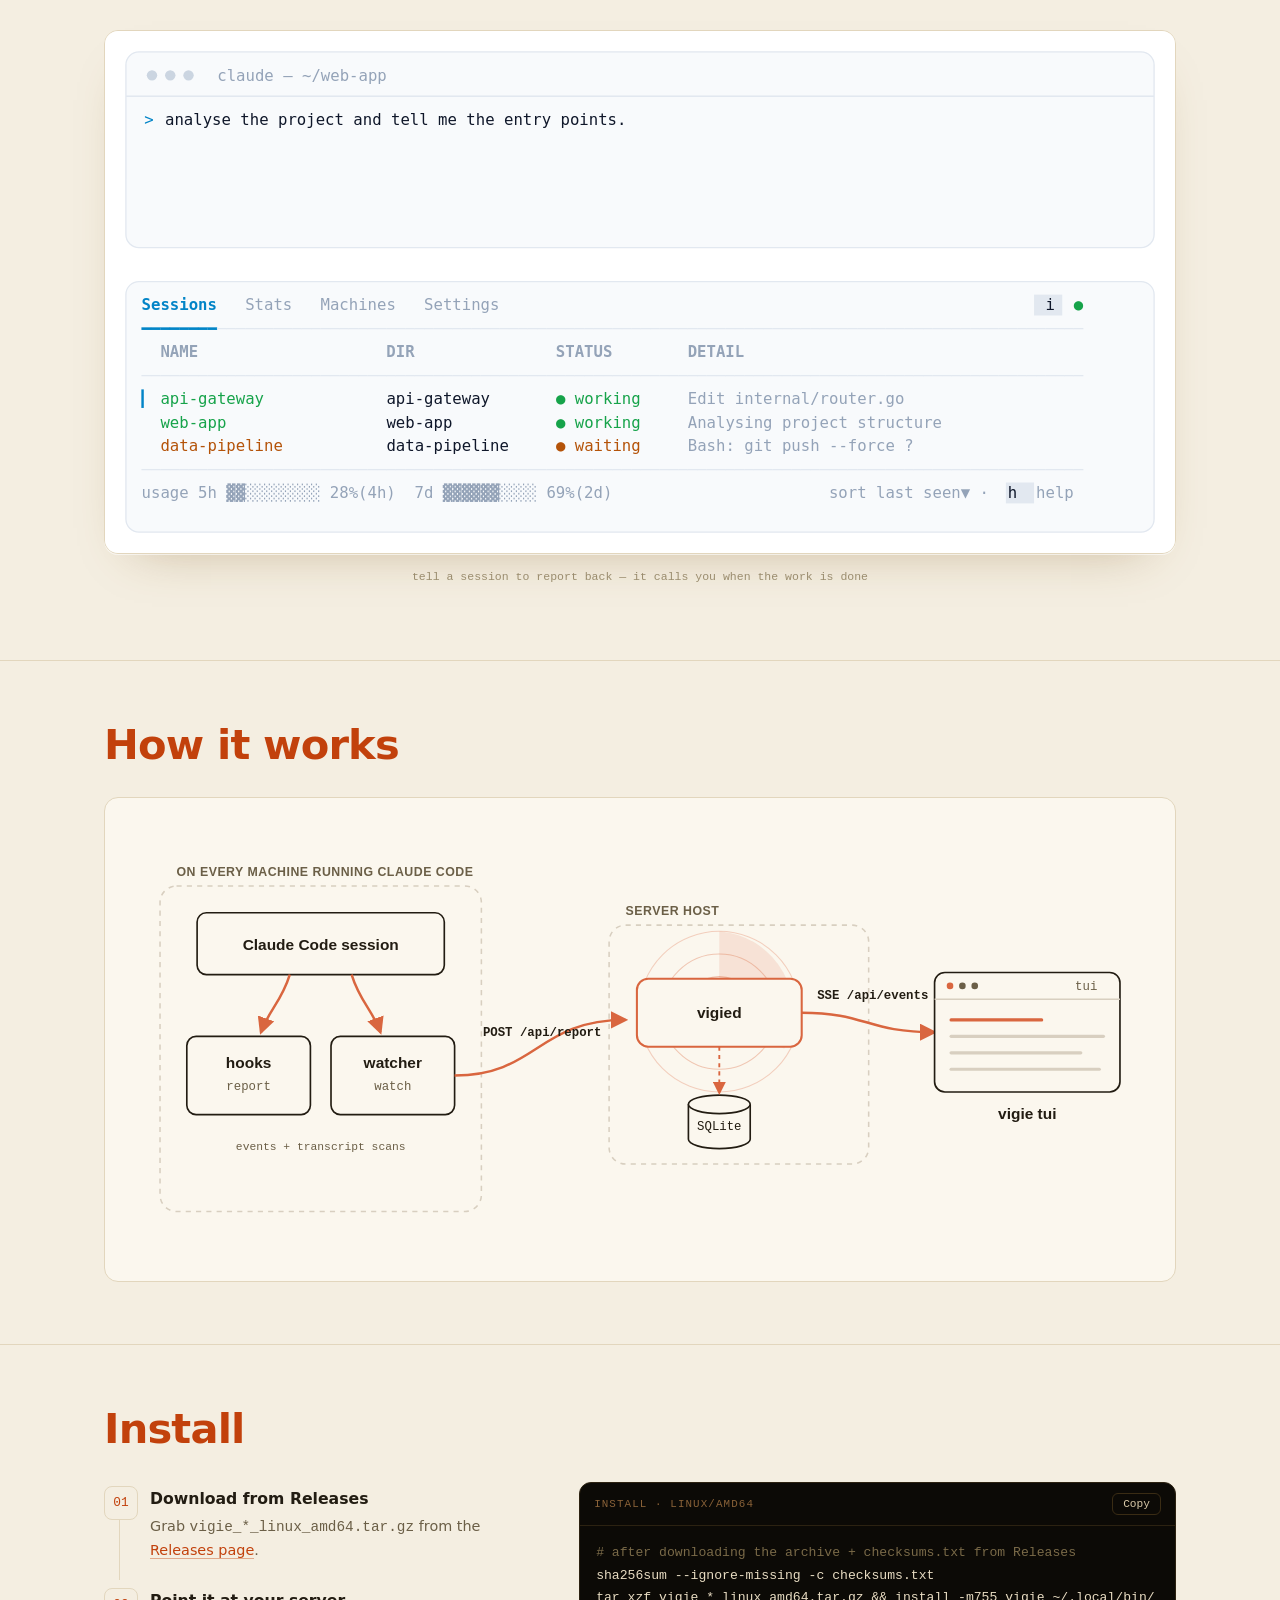
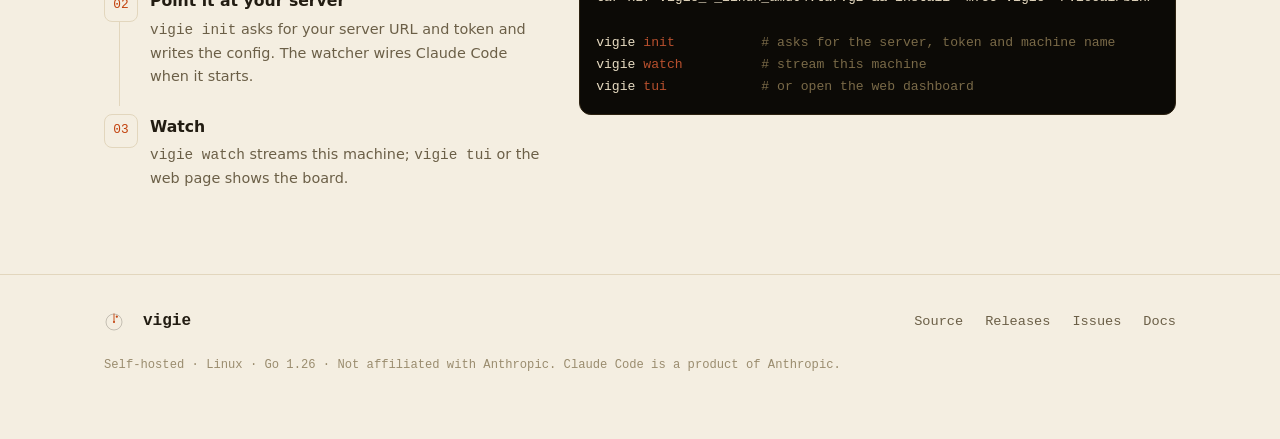
==== commit 188747b8: "fix(site): paint the status legend the colours the product uses" ====
--- a/site/index.html
+++ b/site/index.html
@@ -18,8 +18,9 @@
     --ground: #100d08; --panel: #17130c; --panel-2: #1f1a11; --line: #322817;
     --ink: #f0e9d8; --muted: #a49877; --faint: #6f6650;
     --amber: #d9663f; --amber-deep: #b8502e; --amber-pale: #f0a883;
-    --s-working: #d9663f; --s-compacting: #22d3ee; --s-waiting: #fbbf24;
-    --s-idle: #64748b; --s-ended: #545056;
+    /* status colours: one per attention family, from test/fixtures/status-colors.json (#738) */
+    --s-working: #4ade80; --s-waiting: #fbbf24; --s-error: #f87171;
+    --s-idle: #60a5fa; --s-ended: #64748b;
     /* diagram (how-it-works.svg) chrome — flips with theme */
     --dg-node: #17130c; --dg-ink: #f0e9d8; --dg-muted: #a49877; --dg-line: #322817;
     --scope-glow: rgba(217,102,63,0.5);
@@ -31,6 +32,8 @@
       --ground: #f4eee1; --panel: #fbf7ee; --panel-2: #f3ecdc; --line: #e2d6bd;
       --ink: #221c12; --muted: #6b5f47; --faint: #9a8c6e;
       --amber: #c2410c; --amber-deep: #9a3412; --amber-pale: #b8502e;
+      --s-working: #16a34a; --s-waiting: #b45309; --s-error: #dc2626;
+      --s-idle: #2563eb; --s-ended: #94a3b8;
       --dg-node: #fbf7ee; --dg-ink: #221c12; --dg-muted: #6b5f47; --dg-line: #d8cfc0;
       --scope-glow: rgba(194,65,12,0.4);
       --shadow: 0 1px 0 rgba(255,255,255,0.6), 0 22px 50px -30px rgba(120,80,20,0.4);
@@ -39,12 +42,16 @@
   :root[data-theme="dark"] {
     --ground: #100d08; --panel: #17130c; --panel-2: #1f1a11; --line: #322817;
     --ink: #f0e9d8; --muted: #a49877; --faint: #6f6650; --amber: #d9663f; --amber-deep: #b8502e; --amber-pale: #f0a883;
+    --s-working: #4ade80; --s-waiting: #fbbf24; --s-error: #f87171;
+    --s-idle: #60a5fa; --s-ended: #64748b;
     --dg-node: #17130c; --dg-ink: #f0e9d8; --dg-muted: #a49877; --dg-line: #322817;
     --scope-glow: rgba(217,102,63,0.5); --shadow: 0 1px 0 rgba(255,255,255,0.03), 0 22px 50px -28px rgba(0,0,0,0.85);
   }
   :root[data-theme="light"] {
     --ground: #f4eee1; --panel: #fbf7ee; --panel-2: #f3ecdc; --line: #e2d6bd;
     --ink: #221c12; --muted: #6b5f47; --faint: #9a8c6e; --amber: #c2410c; --amber-deep: #9a3412; --amber-pale: #b8502e;
+    --s-working: #16a34a; --s-waiting: #b45309; --s-error: #dc2626;
+    --s-idle: #2563eb; --s-ended: #94a3b8;
     --dg-node: #fbf7ee; --dg-ink: #221c12; --dg-muted: #6b5f47; --dg-line: #d8cfc0;
     --scope-glow: rgba(194,65,12,0.4); --shadow: 0 1px 0 rgba(255,255,255,0.6), 0 22px 50px -30px rgba(120,80,20,0.4);
   }
@@ -120,7 +127,7 @@
   .pill { display: inline-flex; align-items: center; gap: 6px; padding: 3px 9px 3px 8px; border-radius: 999px; font-size: 0.72rem; font-weight: 600; font-family: var(--font-mono); }
   .pill i { width: 7px; height: 7px; border-radius: 50%; }
   .pill.working { color: var(--s-working); background: color-mix(in srgb, var(--s-working) 14%, transparent); } .pill.working i { background: var(--s-working); }
-  .pill.compacting { color: var(--s-compacting); background: color-mix(in srgb, var(--s-compacting) 14%, transparent); } .pill.compacting i { background: var(--s-compacting); }
+  .pill.error { color: var(--s-error); background: color-mix(in srgb, var(--s-error) 14%, transparent); } .pill.error i { background: var(--s-error); }
   .pill.waiting { color: var(--s-waiting); background: color-mix(in srgb, var(--s-waiting) 15%, transparent); } .pill.waiting i { background: var(--s-waiting); }
   .pill.idle { color: var(--s-idle); background: color-mix(in srgb, var(--s-idle) 16%, transparent); } .pill.idle i { background: var(--s-idle); }
   .pill.ended { color: var(--s-ended); background: color-mix(in srgb, var(--s-ended) 22%, transparent); } .pill.ended i { background: var(--s-ended); }
@@ -235,11 +242,11 @@
         </div>
         <div class="does">
           <h3>Status at a glance</h3>
-          <p>Who's working, waiting on you, or quietly done.</p>
+          <p>Who's working, who needs you, and who's quietly done.</p>
           <div class="legend">
             <span class="pill working"><i></i>working</span>
             <span class="pill waiting"><i></i>waiting</span>
-            <span class="pill compacting"><i></i>compacting</span>
+            <span class="pill error"><i></i>error</span>
             <span class="pill idle"><i></i>idle</span>
             <span class="pill ended"><i></i>ended</span>
           </div>
